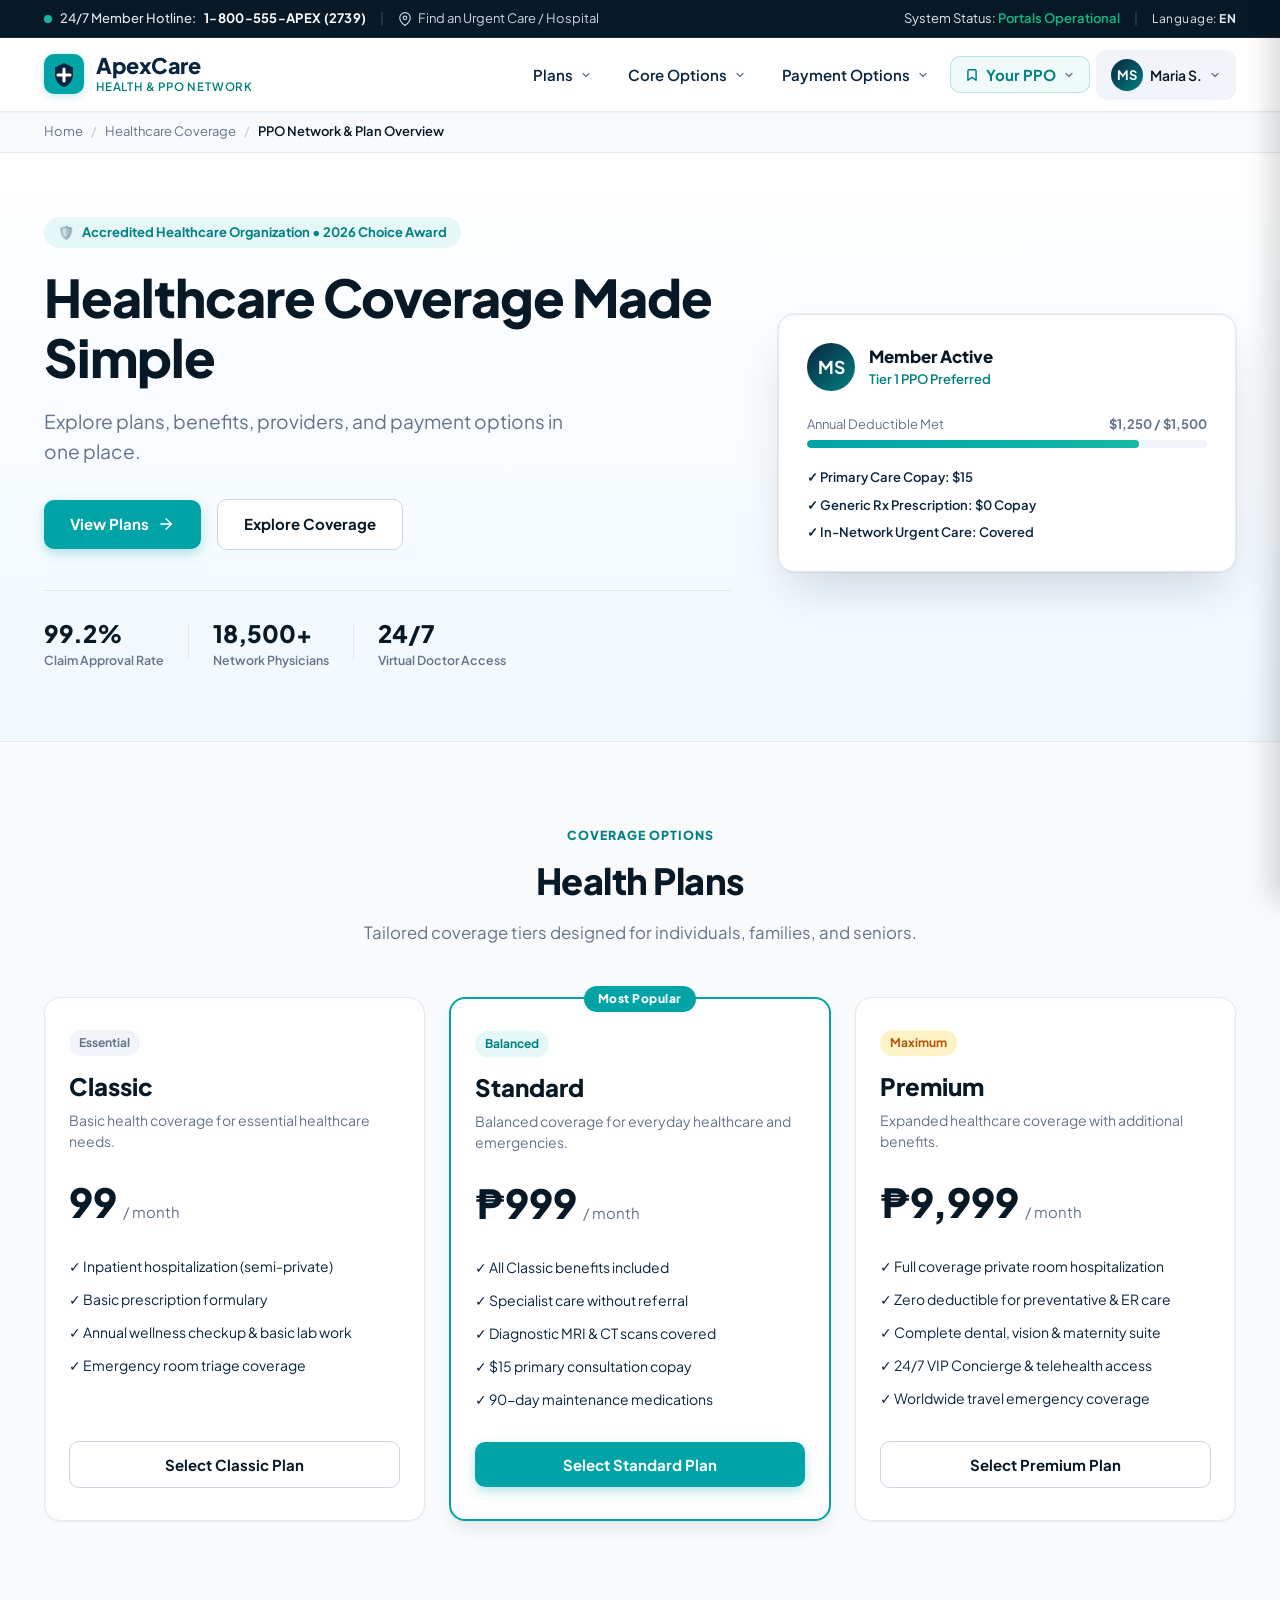
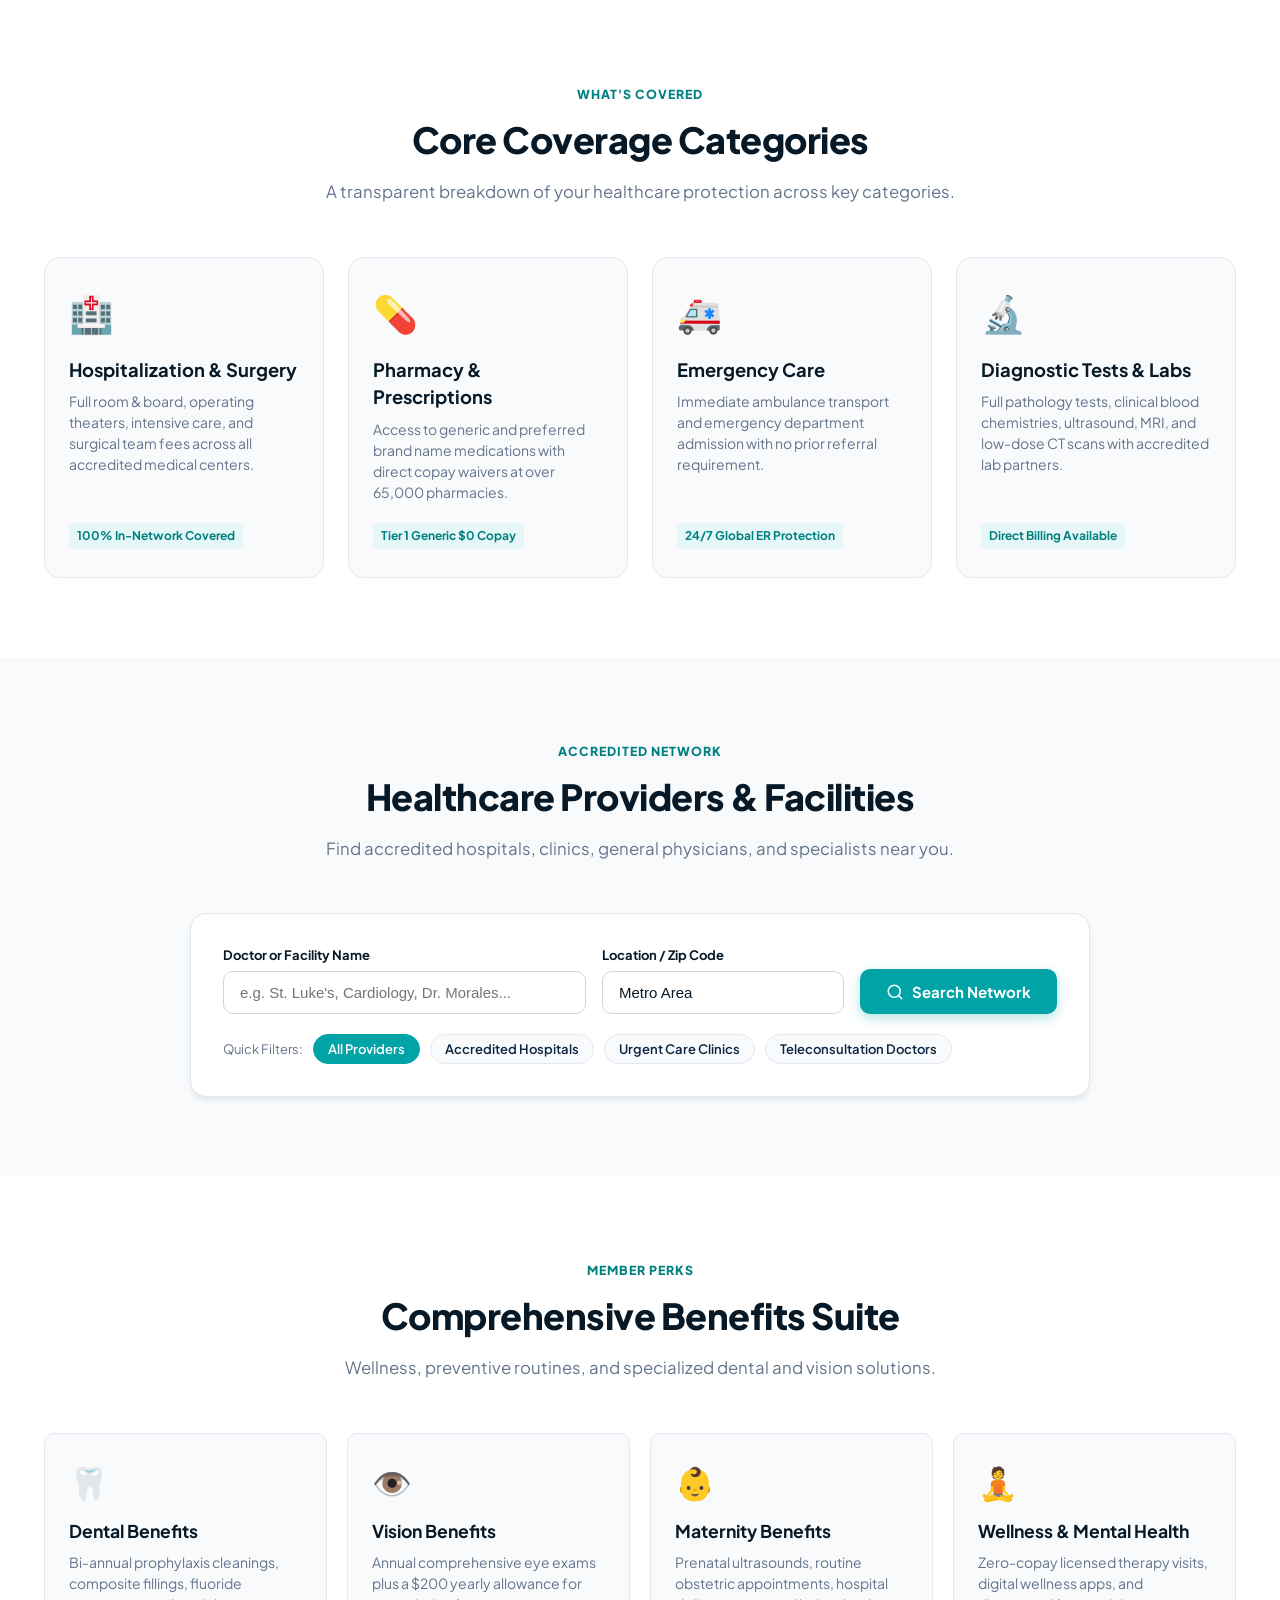
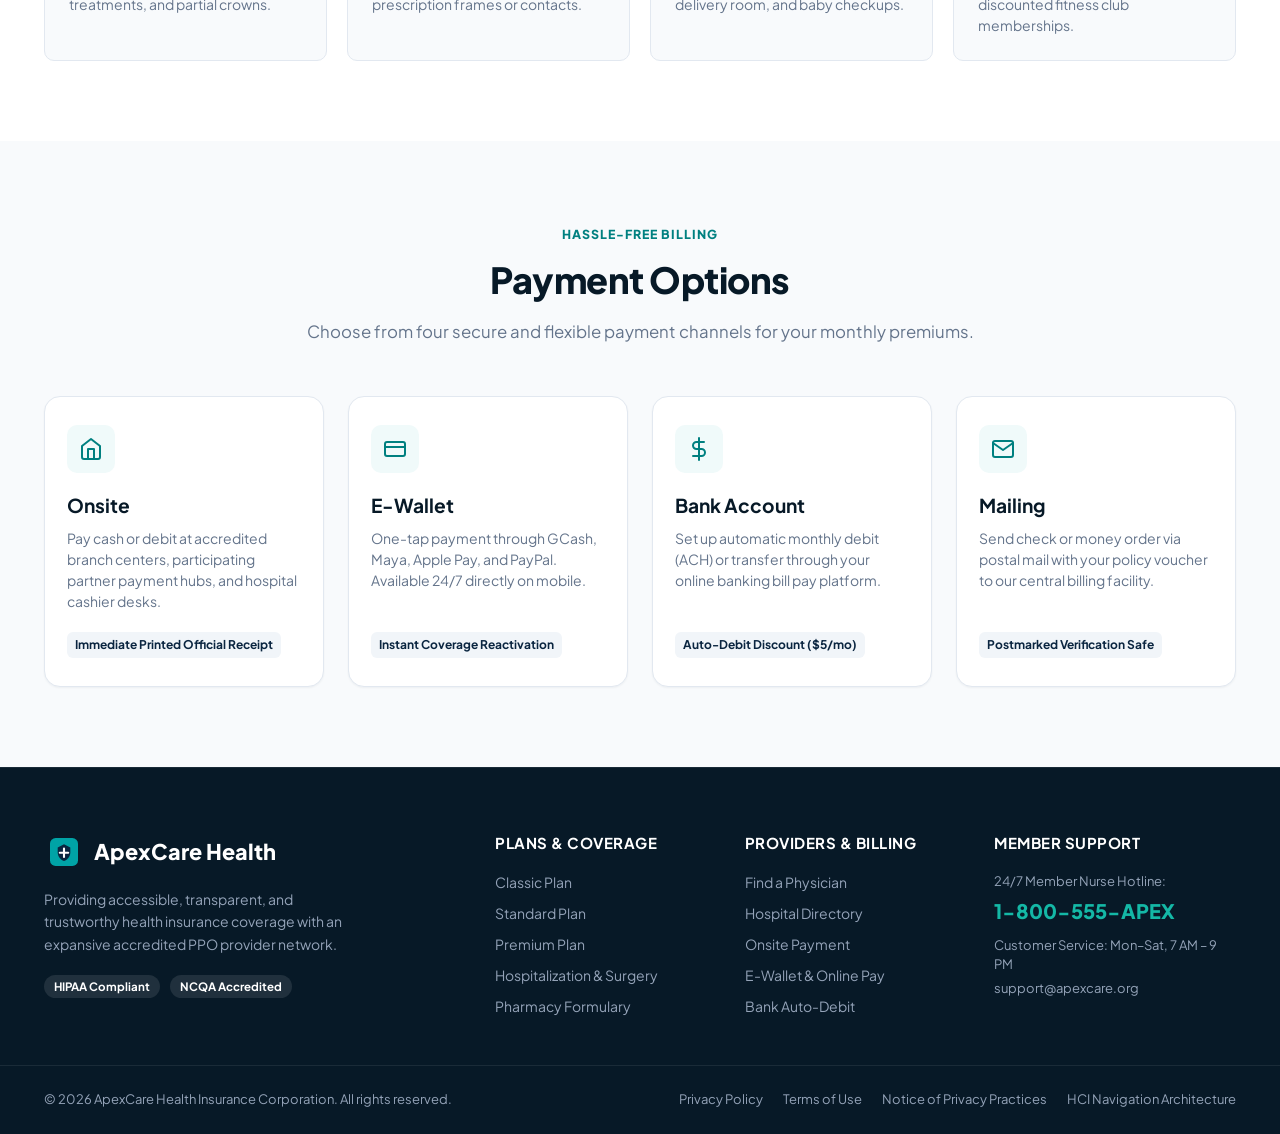
==== index.html @ ad9cd3d0 "Move navigation files to root and remove nav.html" ====
<!DOCTYPE html>
<html lang="en">
<head>
  <meta charset="UTF-8" />
  <meta name="viewport" content="width=device-width, initial-scale=1.0" />
  <meta name="description" content="ApexCare Health Insurance - Professional healthcare coverage with comprehensive PPO network, pharmacy benefits, and flexible payment options." />
  <title>ApexCare Health Insurance | Comprehensive Healthcare Coverage & PPO Network</title>
  <link rel="preconnect" href="https://fonts.googleapis.com" />
  <link rel="preconnect" href="https://fonts.gstatic.com" crossorigin />
  <link href="https://fonts.googleapis.com/css2?family=Plus+Jakarta+Sans:wght@400;500;600;700;800&display=swap" rel="stylesheet" />
  <link rel="stylesheet" href="style.css" />
</head>
<body>
  <!-- Accessible Skip Link -->
  <a href="#main-content" class="skip-link">Skip to main content</a>

  <!-- Top Utility Bar for Healthcare Wayfinding & Support -->
  <aside class="top-utility-bar" aria-label="Support and Accessibility Shortcuts">
    <div class="container utility-container">
      <div class="utility-left">
        <span class="emergency-badge"><span class="pulse-dot" aria-hidden="true"></span> 24/7 Member Hotline: <strong>1-800-555-APEX (2739)</strong></span>
        <span class="utility-divider" aria-hidden="true">|</span>
        <a href="#providers-section" class="utility-link">
          <svg width="14" height="14" viewBox="0 0 24 24" fill="none" stroke="currentColor" stroke-width="2" stroke-linecap="round" stroke-linejoin="round" aria-hidden="true"><path d="M21 10c0 7-9 13-9 13s-9-6-9-13a9 9 0 0 1 18 0z"></path><circle cx="12" cy="10" r="3"></circle></svg>
          Find an Urgent Care / Hospital
        </a>
      </div>
      <div class="utility-right">
        <span class="coverage-status">System Status: <span class="status-online">Portals Operational</span></span>
        <span class="utility-divider" aria-hidden="true">|</span>
        <div class="language-picker" aria-label="Language selector">
          <span class="lang-text">Language: <strong>EN</strong></span>
        </div>
      </div>
    </div>
  </aside>

  <!-- Global Header & Main Navigation -->
  <header class="site-header" id="site-header">
    <div class="container header-container">
      
      <!-- Brand Logo & Identity -->
      <a href="index.html" class="brand-logo" aria-label="ApexCare Health Insurance Home">
        <div class="logo-mark" aria-hidden="true">
          <svg viewBox="0 0 40 40" fill="none" xmlns="http://www.w3.org/2000/svg" class="logo-svg">
            <rect width="40" height="40" rx="10" fill="#00A3A6"/>
            <path d="M20 9L29 13.5V20.5C29 26.2 25.2 31.4 20 33C14.8 31.4 11 26.2 11 20.5V13.5L20 9Z" fill="#0A2540"/>
            <path d="M20 15V27M14 21H26" stroke="#FFFFFF" stroke-width="3" stroke-linecap="round"/>
          </svg>
        </div>
        <div class="logo-text">
          <span class="brand-name">ApexCare</span>
          <span class="brand-tagline">Health & PPO Network</span>
        </div>
      </a>

      <!-- DESKTOP NAVIGATION (Visible >= 1024px) -->
      <nav class="desktop-nav" aria-label="Primary Desktop Navigation">
        <ul class="nav-list" role="menubar">
          
          <!-- 1. PLANS DROPDOWN -->
          <li class="nav-item has-dropdown" role="none">
            <button type="button" 
                    class="nav-link dropdown-btn" 
                    id="plans-btn" 
                    aria-expanded="false" 
                    aria-haspopup="true" 
                    aria-controls="plans-menu"
                    role="menuitem">
              <span>Plans</span>
              <svg class="chevron-icon" width="12" height="12" viewBox="0 0 24 24" fill="none" stroke="currentColor" stroke-width="2.5" stroke-linecap="round" stroke-linejoin="round" aria-hidden="true"><polyline points="6 9 12 15 18 9"></polyline></svg>
            </button>
            
            <div class="dropdown-panel plans-dropdown" id="plans-menu" role="menu" aria-labelledby="plans-btn">
              <div class="dropdown-header">
                <span class="dropdown-title">Healthcare Insurance Plans</span>
                <span class="dropdown-subtitle">Choose the tier that protects your health and budget</span>
              </div>
              <div class="plans-grid">
                <!-- Classic -->
                <a href="#plans-section" class="plan-card-item" role="menuitem">
                  <div class="plan-card-top">
                    <span class="plan-name">Classic</span>
                    <span class="plan-tag tag-basic">Essential</span>
                  </div>
                  <p class="plan-desc">Basic health coverage for essential healthcare needs.</p>
                  <div class="plan-perk">
                    <svg width="14" height="14" viewBox="0 0 24 24" fill="none" stroke="#00A3A6" stroke-width="2.5" stroke-linecap="round" stroke-linejoin="round" aria-hidden="true"><polyline points="20 6 9 17 4 12"></polyline></svg>
                    <span>Annual checkups & generic Rx</span>
                  </div>
                </a>

                <!-- Standard -->
                <a href="#plans-section" class="plan-card-item featured-plan" role="menuitem">
                  <div class="plan-card-top">
                    <span class="plan-name">Standard</span>
                    <span class="plan-tag tag-popular">Most Popular</span>
                  </div>
                  <p class="plan-desc">Balanced coverage for everyday healthcare and emergencies.</p>
                  <div class="plan-perk">
                    <svg width="14" height="14" viewBox="0 0 24 24" fill="none" stroke="#00A3A6" stroke-width="2.5" stroke-linecap="round" stroke-linejoin="round" aria-hidden="true"><polyline points="20 6 9 17 4 12"></polyline></svg>
                    <span>Specialist care & hospital stays</span>
                  </div>
                </a>

                <!-- Premium -->
                <a href="#plans-section" class="plan-card-item" role="menuitem">
                  <div class="plan-card-top">
                    <span class="plan-name">Premium</span>
                    <span class="plan-tag tag-premium">Comprehensive</span>
                  </div>
                  <p class="plan-desc">Expanded healthcare coverage with additional benefits.</p>
                  <div class="plan-perk">
                    <svg width="14" height="14" viewBox="0 0 24 24" fill="none" stroke="#00A3A6" stroke-width="2.5" stroke-linecap="round" stroke-linejoin="round" aria-hidden="true"><polyline points="20 6 9 17 4 12"></polyline></svg>
                    <span>Zero deductible & global emergency</span>
                  </div>
                </a>
              </div>
              <div class="dropdown-footer">
                <a href="#plans-section" class="inline-action-link">
                  Compare all health plan tiers & benefits
                  <svg width="14" height="14" viewBox="0 0 24 24" fill="none" stroke="currentColor" stroke-width="2" stroke-linecap="round" stroke-linejoin="round" aria-hidden="true"><line x1="5" y1="12" x2="19" y2="12"></line><polyline points="12 5 19 12 12 19"></polyline></svg>
                </a>
              </div>
            </div>
          </li>

          <!-- 2. CORE OPTIONS MEGA MENU -->
          <li class="nav-item has-dropdown mega-nav-item" role="none">
            <button type="button" 
                    class="nav-link dropdown-btn" 
                    id="core-btn" 
                    aria-expanded="false" 
                    aria-haspopup="true" 
                    aria-controls="core-megamenu"
                    role="menuitem">
              <span>Core Options</span>
              <svg class="chevron-icon" width="12" height="12" viewBox="0 0 24 24" fill="none" stroke="currentColor" stroke-width="2.5" stroke-linecap="round" stroke-linejoin="round" aria-hidden="true"><polyline points="6 9 12 15 18 9"></polyline></svg>
            </button>

            <!-- MEGA MENU DROPDOWN PANEL -->
            <div class="dropdown-panel mega-menu-panel" id="core-megamenu" role="region" aria-label="Core Options Mega Menu">
              <div class="mega-menu-inner">
                
                <!-- LEFT COLUMN: Categories -->
                <div class="mega-categories-col" role="tablist" aria-label="Core Options Categories">
                  <div class="col-header">
                    <span class="col-label">CORE OPTIONS</span>
                    <span class="col-hint">Select a category to view coverage details</span>
                  </div>
                  
                  <button type="button" 
                          class="category-tab-btn active" 
                          id="tab-coverage" 
                          role="tab" 
                          aria-selected="true" 
                          aria-controls="panel-coverage"
                          tabindex="0"
                          data-category="coverage">
                    <span class="cat-tab-icon">
                      <svg width="18" height="18" viewBox="0 0 24 24" fill="none" stroke="currentColor" stroke-width="2" stroke-linecap="round" stroke-linejoin="round" aria-hidden="true"><path d="M12 22s8-4 8-10V5l-8-3-8 3v7c0 6 8 10 8 10z"></path></svg>
                    </span>
                    <span class="cat-tab-text">Coverage</span>
                    <svg class="cat-arrow" width="14" height="14" viewBox="0 0 24 24" fill="none" stroke="currentColor" stroke-width="2" stroke-linecap="round" stroke-linejoin="round" aria-hidden="true"><polyline points="9 18 15 12 9 6"></polyline></svg>
                  </button>

                  <button type="button" 
                          class="category-tab-btn" 
                          id="tab-pharmacy" 
                          role="tab" 
                          aria-selected="false" 
                          aria-controls="panel-pharmacy"
                          tabindex="-1"
                          data-category="pharmacy">
                    <span class="cat-tab-icon">
                      <svg width="18" height="18" viewBox="0 0 24 24" fill="none" stroke="currentColor" stroke-width="2" stroke-linecap="round" stroke-linejoin="round" aria-hidden="true"><path d="m10.5 20.5 10-10a4.95 4.95 0 1 0-7-7l-10 10a4.95 4.95 0 1 0 7 7Z"></path><path d="m8.5 8.5 7 7"></path></svg>
                    </span>
                    <span class="cat-tab-text">Pharmacy</span>
                    <svg class="cat-arrow" width="14" height="14" viewBox="0 0 24 24" fill="none" stroke="currentColor" stroke-width="2" stroke-linecap="round" stroke-linejoin="round" aria-hidden="true"><polyline points="9 18 15 12 9 6"></polyline></svg>
                  </button>

                  <button type="button" 
                          class="category-tab-btn" 
                          id="tab-hospital" 
                          role="tab" 
                          aria-selected="false" 
                          aria-controls="panel-hospital"
                          tabindex="-1"
                          data-category="hospital">
                    <span class="cat-tab-icon">
                      <svg width="18" height="18" viewBox="0 0 24 24" fill="none" stroke="currentColor" stroke-width="2" stroke-linecap="round" stroke-linejoin="round" aria-hidden="true"><rect x="3" y="3" width="18" height="18" rx="2"></rect><path d="M12 8v8M8 12h8"></path></svg>
                    </span>
                    <span class="cat-tab-text">Hospital / Clinic</span>
                    <svg class="cat-arrow" width="14" height="14" viewBox="0 0 24 24" fill="none" stroke="currentColor" stroke-width="2" stroke-linecap="round" stroke-linejoin="round" aria-hidden="true"><polyline points="9 18 15 12 9 6"></polyline></svg>
                  </button>

                  <button type="button" 
                          class="category-tab-btn" 
                          id="tab-physician" 
                          role="tab" 
                          aria-selected="false" 
                          aria-controls="panel-physician"
                          tabindex="-1"
                          data-category="physician">
                    <span class="cat-tab-icon">
                      <svg width="18" height="18" viewBox="0 0 24 24" fill="none" stroke="currentColor" stroke-width="2" stroke-linecap="round" stroke-linejoin="round" aria-hidden="true"><path d="M16 21v-2a4 4 0 0 0-4-4H6a4 4 0 0 0-4 4v2"></path><circle cx="9" cy="7" r="4"></circle><polyline points="16 11 18 13 22 9"></polyline></svg>
                    </span>
                    <span class="cat-tab-text">Physician</span>
                    <svg class="cat-arrow" width="14" height="14" viewBox="0 0 24 24" fill="none" stroke="currentColor" stroke-width="2" stroke-linecap="round" stroke-linejoin="round" aria-hidden="true"><polyline points="9 18 15 12 9 6"></polyline></svg>
                  </button>

                  <button type="button" 
                          class="category-tab-btn" 
                          id="tab-benefits" 
                          role="tab" 
                          aria-selected="false" 
                          aria-controls="panel-benefits"
                          tabindex="-1"
                          data-category="benefits">
                    <span class="cat-tab-icon">
                      <svg width="18" height="18" viewBox="0 0 24 24" fill="none" stroke="currentColor" stroke-width="2" stroke-linecap="round" stroke-linejoin="round" aria-hidden="true"><path d="M20.84 4.61a5.5 5.5 0 0 0-7.78 0L12 5.67l-1.06-1.06a5.5 5.5 0 0 0-7.78 7.78l1.06 1.06L12 21.23l7.78-7.78 1.06-1.06a5.5 5.5 0 0 0 0-7.78z"></path></svg>
                    </span>
                    <span class="cat-tab-text">Benefits</span>
                    <svg class="cat-arrow" width="14" height="14" viewBox="0 0 24 24" fill="none" stroke="currentColor" stroke-width="2" stroke-linecap="round" stroke-linejoin="round" aria-hidden="true"><polyline points="9 18 15 12 9 6"></polyline></svg>
                  </button>
                </div>

                <!-- RIGHT COLUMN: Sub-Content Panels -->
                <div class="mega-subcontent-col">
                  
                  <!-- Panel 1: Coverage -->
                  <div class="subcontent-panel active" id="panel-coverage" role="tabpanel" aria-labelledby="tab-coverage">
                    <div class="subpanel-header">
                      <div>
                        <h4 class="subpanel-title">Coverage Overview & Protection</h4>
                        <p class="subpanel-desc">Essential medical and surgical care protected by your policy</p>
                      </div>
                      <span class="category-pill">Category: Coverage</span>
                    </div>
                    <div class="sub-items-grid">
                      <a href="#coverage-section" class="sub-option-item">
                        <span class="bullet-dot" aria-hidden="true"></span>
                        <div class="item-info">
                          <span class="item-title">Hospitalization</span>
                          <span class="item-sub">Inpatient room, ICU, and acute care</span>
                        </div>
                      </a>
                      <a href="#coverage-section" class="sub-option-item">
                        <span class="bullet-dot" aria-hidden="true"></span>
                        <div class="item-info">
                          <span class="item-title">Surgery</span>
                          <span class="item-sub">Major & minor operative procedures</span>
                        </div>
                      </a>
                      <a href="#coverage-section" class="sub-option-item">
                        <span class="bullet-dot" aria-hidden="true"></span>
                        <div class="item-info">
                          <span class="item-title">Emergency Care</span>
                          <span class="item-sub">24/7 ER & trauma center coverage</span>
                        </div>
                      </a>
                      <a href="#coverage-section" class="sub-option-item">
                        <span class="bullet-dot" aria-hidden="true"></span>
                        <div class="item-info">
                          <span class="item-title">Doctor's Consultation</span>
                          <span class="item-sub">General practitioner checkups & visits</span>
                        </div>
                      </a>
                      <a href="#coverage-section" class="sub-option-item">
                        <span class="bullet-dot" aria-hidden="true"></span>
                        <div class="item-info">
                          <span class="item-title">Diagnostic Tests</span>
                          <span class="item-sub">X-rays, MRI, CT scans, and lab work</span>
                        </div>
                      </a>
                      <a href="#coverage-section" class="sub-option-item">
                        <span class="bullet-dot" aria-hidden="true"></span>
                        <div class="item-info">
                          <span class="item-title">Medicine Coverage</span>
                          <span class="item-sub">Inpatient medications & IV therapies</span>
                        </div>
                      </a>
                      <a href="#coverage-section" class="sub-option-item">
                        <span class="bullet-dot" aria-hidden="true"></span>
                        <div class="item-info">
                          <span class="item-title">Specialist Care</span>
                          <span class="item-sub">Cardiology, oncology, neurology, etc.</span>
                        </div>
                      </a>
                    </div>
                    <div class="subpanel-callout">
                      <svg width="18" height="18" viewBox="0 0 24 24" fill="none" stroke="#00A3A6" stroke-width="2" stroke-linecap="round" stroke-linejoin="round" aria-hidden="true"><circle cx="12" cy="12" r="10"></circle><line x1="12" y1="16" x2="12" y2="12"></line><line x1="12" y1="8" x2="12.01" y2="8"></line></svg>
                      <span>Pre-authorization is waived for verified hospital emergencies.</span>
                    </div>
                  </div>

                  <!-- Panel 2: Pharmacy -->
                  <div class="subcontent-panel" id="panel-pharmacy" role="tabpanel" aria-labelledby="tab-pharmacy" hidden>
                    <div class="subpanel-header">
                      <div>
                        <h4 class="subpanel-title">Pharmacy Benefits & Prescriptions</h4>
                        <p class="subpanel-desc">Formulary medicines, network pharmacies, and reimbursement</p>
                      </div>
                      <span class="category-pill">Category: Pharmacy</span>
                    </div>
                    <div class="sub-items-grid">
                      <a href="#coverage-section" class="sub-option-item">
                        <span class="bullet-dot" aria-hidden="true"></span>
                        <div class="item-info">
                          <span class="item-title">Prescription Coverage</span>
                          <span class="item-sub">Co-pay tiers and coverage formulas</span>
                        </div>
                      </a>
                      <a href="#coverage-section" class="sub-option-item">
                        <span class="bullet-dot" aria-hidden="true"></span>
                        <div class="item-info">
                          <span class="item-title">Generic Medicines</span>
                          <span class="item-sub">Low-cost Tier 1 FDA-approved generics</span>
                        </div>
                      </a>
                      <a href="#coverage-section" class="sub-option-item">
                        <span class="bullet-dot" aria-hidden="true"></span>
                        <div class="item-info">
                          <span class="item-title">Brand Medicines</span>
                          <span class="item-sub">Preferred & non-preferred branded drugs</span>
                        </div>
                      </a>
                      <a href="#coverage-section" class="sub-option-item">
                        <span class="bullet-dot" aria-hidden="true"></span>
                        <div class="item-info">
                          <span class="item-title">Maintenance Medicines</span>
                          <span class="item-sub">90-day supply for chronic treatments</span>
                        </div>
                      </a>
                      <a href="#coverage-section" class="sub-option-item">
                        <span class="bullet-dot" aria-hidden="true"></span>
                        <div class="item-info">
                          <span class="item-title">Pharmacy Network</span>
                          <span class="item-sub">Over 65,000 nationwide participating drugstores</span>
                        </div>
                      </a>
                      <a href="#coverage-section" class="sub-option-item">
                        <span class="bullet-dot" aria-hidden="true"></span>
                        <div class="item-info">
                          <span class="item-title">Medicine Reimbursement</span>
                          <span class="item-sub">Direct claims filing for out-of-network Rx</span>
                        </div>
                      </a>
                    </div>
                    <div class="subpanel-callout">
                      <svg width="18" height="18" viewBox="0 0 24 24" fill="none" stroke="#00A3A6" stroke-width="2" stroke-linecap="round" stroke-linejoin="round" aria-hidden="true"><circle cx="12" cy="12" r="10"></circle><line x1="12" y1="16" x2="12" y2="12"></line><line x1="12" y1="8" x2="12.01" y2="8"></line></svg>
                      <span>Check the 2026 Drug Formulary to verify covered medication tiers.</span>
                    </div>
                  </div>

                  <!-- Panel 3: Hospital / Clinic -->
                  <div class="subcontent-panel" id="panel-hospital" role="tabpanel" aria-labelledby="tab-hospital" hidden>
                    <div class="subpanel-header">
                      <div>
                        <h4 class="subpanel-title">Hospitals & Clinical Facilities</h4>
                        <p class="subpanel-desc">Accredited medical centers, surgery suites, and outpatient care</p>
                      </div>
                      <span class="category-pill">Category: Hospital / Clinic</span>
                    </div>
                    <div class="sub-items-grid">
                      <a href="#providers-section" class="sub-option-item">
                        <span class="bullet-dot" aria-hidden="true"></span>
                        <div class="item-info">
                          <span class="item-title">Accredited Hospitals</span>
                          <span class="item-sub">Tertiary, secondary, and specialty hospitals</span>
                        </div>
                      </a>
                      <a href="#providers-section" class="sub-option-item">
                        <span class="bullet-dot" aria-hidden="true"></span>
                        <div class="item-info">
                          <span class="item-title">Clinics</span>
                          <span class="item-sub">Ambulatory & primary community clinics</span>
                        </div>
                      </a>
                      <a href="#providers-section" class="sub-option-item">
                        <span class="bullet-dot" aria-hidden="true"></span>
                        <div class="item-info">
                          <span class="item-title">Emergency Facilities</span>
                          <span class="item-sub">Urgent care centers & trauma triage</span>
                        </div>
                      </a>
                      <a href="#providers-section" class="sub-option-item">
                        <span class="bullet-dot" aria-hidden="true"></span>
                        <div class="item-info">
                          <span class="item-title">Hospitalization</span>
                          <span class="item-sub">Admissions procedures & discharge planning</span>
                        </div>
                      </a>
                      <a href="#providers-section" class="sub-option-item">
                        <span class="bullet-dot" aria-hidden="true"></span>
                        <div class="item-info">
                          <span class="item-title">Outpatient Services</span>
                          <span class="item-sub">Day surgeries, rehab therapy, and dialysis</span>
                        </div>
                      </a>
                      <a href="#providers-section" class="sub-option-item">
                        <span class="bullet-dot" aria-hidden="true"></span>
                        <div class="item-info">
                          <span class="item-title">Room & Board</span>
                          <span class="item-sub">Standard private and semi-private room tiers</span>
                        </div>
                      </a>
                    </div>
                    <div class="subpanel-callout">
                      <svg width="18" height="18" viewBox="0 0 24 24" fill="none" stroke="#00A3A6" stroke-width="2" stroke-linecap="round" stroke-linejoin="round" aria-hidden="true"><circle cx="12" cy="12" r="10"></circle><line x1="12" y1="16" x2="12" y2="12"></line><line x1="12" y1="8" x2="12.01" y2="8"></line></svg>
                      <span>Present your ApexCare digital member ID card upon admission.</span>
                    </div>
                  </div>

                  <!-- Panel 4: Physician -->
                  <div class="subcontent-panel" id="panel-physician" role="tabpanel" aria-labelledby="tab-physician" hidden>
                    <div class="subpanel-header">
                      <div>
                        <h4 class="subpanel-title">Physicians & Healthcare Providers</h4>
                        <p class="subpanel-desc">Primary doctors, specialists, and virtual teleconsultations</p>
                      </div>
                      <span class="category-pill">Category: Physician</span>
                    </div>
                    <div class="sub-items-grid">
                      <a href="#providers-section" class="sub-option-item">
                        <span class="bullet-dot" aria-hidden="true"></span>
                        <div class="item-info">
                          <span class="item-title">General Physician</span>
                          <span class="item-sub">Family medicine, internists, and pediatricians</span>
                        </div>
                      </a>
                      <a href="#providers-section" class="sub-option-item">
                        <span class="bullet-dot" aria-hidden="true"></span>
                        <div class="item-info">
                          <span class="item-title">Specialist</span>
                          <span class="item-sub">Cardiologists, orthopedics, OB-GYN, and more</span>
                        </div>
                      </a>
                      <a href="#providers-section" class="sub-option-item">
                        <span class="bullet-dot" aria-hidden="true"></span>
                        <div class="item-info">
                          <span class="item-title">Doctor Consultation</span>
                          <span class="item-sub">In-clinic consultations with copay waiver</span>
                        </div>
                      </a>
                      <a href="#providers-section" class="sub-option-item">
                        <span class="bullet-dot" aria-hidden="true"></span>
                        <div class="item-info">
                          <span class="item-title">Teleconsultation</span>
                          <span class="item-sub">24/7 video and phone consultations on app</span>
                        </div>
                      </a>
                      <a href="#providers-section" class="sub-option-item">
                        <span class="bullet-dot" aria-hidden="true"></span>
                        <div class="item-info">
                          <span class="item-title">Accredited Doctors</span>
                          <span class="item-sub">Search our directory of certified practitioners</span>
                        </div>
                      </a>
                      <a href="#providers-section" class="sub-option-item">
                        <span class="bullet-dot" aria-hidden="true"></span>
                        <div class="item-info">
                          <span class="item-title">Referral</span>
                          <span class="item-sub">Direct referral letters for specialized treatments</span>
                        </div>
                      </a>
                    </div>
                    <div class="subpanel-callout">
                      <svg width="18" height="18" viewBox="0 0 24 24" fill="none" stroke="#00A3A6" stroke-width="2" stroke-linecap="round" stroke-linejoin="round" aria-hidden="true"><circle cx="12" cy="12" r="10"></circle><line x1="12" y1="16" x2="12" y2="12"></line><line x1="12" y1="8" x2="12.01" y2="8"></line></svg>
                      <span>PPO members can visit in-network specialists without a primary referral!</span>
                    </div>
                  </div>

                  <!-- Panel 5: Benefits -->
                  <div class="subcontent-panel" id="panel-benefits" role="tabpanel" aria-labelledby="tab-benefits" hidden>
                    <div class="subpanel-header">
                      <div>
                        <h4 class="subpanel-title">Value-Added Benefits & Wellness</h4>
                        <p class="subpanel-desc">Preventive care, maternity, dental, vision, and wellness programs</p>
                      </div>
                      <span class="category-pill">Category: Benefits</span>
                    </div>
                    <div class="sub-items-grid">
                      <a href="#benefits-section" class="sub-option-item">
                        <span class="bullet-dot" aria-hidden="true"></span>
                        <div class="item-info">
                          <span class="item-title">Preventive Care</span>
                          <span class="item-sub">100% covered annual physical exams & screenings</span>
                        </div>
                      </a>
                      <a href="#benefits-section" class="sub-option-item">
                        <span class="bullet-dot" aria-hidden="true"></span>
                        <div class="item-info">
                          <span class="item-title">Dental Benefits</span>
                          <span class="item-sub">Bi-annual cleanings, fillings, and dental X-rays</span>
                        </div>
                      </a>
                      <a href="#benefits-section" class="sub-option-item">
                        <span class="bullet-dot" aria-hidden="true"></span>
                        <div class="item-info">
                          <span class="item-title">Vision Benefits</span>
                          <span class="item-sub">Eye exams, contact lenses, and frame allowances</span>
                        </div>
                      </a>
                      <a href="#benefits-section" class="sub-option-item">
                        <span class="bullet-dot" aria-hidden="true"></span>
                        <div class="item-info">
                          <span class="item-title">Maternity Benefits</span>
                          <span class="item-sub">Prenatal, delivery, and post-natal newborn care</span>
                        </div>
                      </a>
                      <a href="#benefits-section" class="sub-option-item">
                        <span class="bullet-dot" aria-hidden="true"></span>
                        <div class="item-info">
                          <span class="item-title">Wellness Programs</span>
                          <span class="item-sub">Gym discounts, mental health counseling, & apps</span>
                        </div>
                      </a>
                      <a href="#benefits-section" class="sub-option-item">
                        <span class="bullet-dot" aria-hidden="true"></span>
                        <div class="item-info">
                          <span class="item-title">Annual Benefits</span>
                          <span class="item-sub">Maximum annual benefit limit & rollover features</span>
                        </div>
                      </a>
                    </div>
                    <div class="subpanel-callout">
                      <svg width="18" height="18" viewBox="0 0 24 24" fill="none" stroke="#00A3A6" stroke-width="2" stroke-linecap="round" stroke-linejoin="round" aria-hidden="true"><circle cx="12" cy="12" r="10"></circle><line x1="12" y1="16" x2="12" y2="12"></line><line x1="12" y1="8" x2="12.01" y2="8"></line></svg>
                      <span>Preventive screenings have $0 copay across all network tiers.</span>
                    </div>
                  </div>

                </div>
              </div>
            </div>
          </li>

          <!-- 3. PAYMENT OPTIONS DROPDOWN -->
          <li class="nav-item has-dropdown" role="none">
            <button type="button" 
                    class="nav-link dropdown-btn" 
                    id="payment-btn" 
                    aria-expanded="false" 
                    aria-haspopup="true" 
                    aria-controls="payment-menu"
                    role="menuitem">
              <span>Payment Options</span>
              <svg class="chevron-icon" width="12" height="12" viewBox="0 0 24 24" fill="none" stroke="currentColor" stroke-width="2.5" stroke-linecap="round" stroke-linejoin="round" aria-hidden="true"><polyline points="6 9 12 15 18 9"></polyline></svg>
            </button>
            
            <div class="dropdown-panel payment-dropdown" id="payment-menu" role="menu" aria-labelledby="payment-btn">
              <div class="dropdown-header">
                <span class="dropdown-title">Premium Payment Methods</span>
                <span class="dropdown-subtitle">Convenient, secure payment channels with instant receipt</span>
              </div>
              <div class="payment-options-list">
                
                <!-- Onsite -->
                <a href="#payment-section" class="payment-item" role="menuitem">
                  <div class="payment-icon-wrap" aria-hidden="true">
                    <svg width="20" height="20" viewBox="0 0 24 24" fill="none" stroke="currentColor" stroke-width="2" stroke-linecap="round" stroke-linejoin="round"><path d="M3 9l9-7 9 7v11a2 2 0 0 1-2 2H5a2 2 0 0 1-2-2z"></path><polyline points="9 22 9 12 15 12 15 22"></polyline></svg>
                  </div>
                  <div class="payment-text">
                    <div class="payment-label">Onsite</div>
                    <div class="payment-desc">Pay at regional branches, accredited centers, & hospital cashier desks.</div>
                  </div>
                </a>

                <!-- E-Wallet -->
                <a href="#payment-section" class="payment-item" role="menuitem">
                  <div class="payment-icon-wrap" aria-hidden="true">
                    <svg width="20" height="20" viewBox="0 0 24 24" fill="none" stroke="currentColor" stroke-width="2" stroke-linecap="round" stroke-linejoin="round"><rect x="2" y="5" width="20" height="14" rx="2"></rect><line x1="2" y1="10" x2="22" y2="10"></line></svg>
                  </div>
                  <div class="payment-text">
                    <div class="payment-label">E-Wallet</div>
                    <div class="payment-desc">Instant online payment via GCash, Maya, Apple Pay, and PayPal.</div>
                  </div>
                </a>

                <!-- Bank Account -->
                <a href="#payment-section" class="payment-item" role="menuitem">
                  <div class="payment-icon-wrap" aria-hidden="true">
                    <svg width="20" height="20" viewBox="0 0 24 24" fill="none" stroke="currentColor" stroke-width="2" stroke-linecap="round" stroke-linejoin="round"><line x1="12" y1="1" x2="12" y2="23"></line><path d="M17 5H9.5a3.5 3.5 0 0 0 0 7h5a3.5 3.5 0 0 1 0 7H6"></path></svg>
                  </div>
                  <div class="payment-text">
                    <div class="payment-label">Bank Account</div>
                    <div class="payment-desc">Direct auto-debit, electronic bank transfers, and bills payment.</div>
                  </div>
                </a>

                <!-- Mailing -->
                <a href="#payment-section" class="payment-item" role="menuitem">
                  <div class="payment-icon-wrap" aria-hidden="true">
                    <svg width="20" height="20" viewBox="0 0 24 24" fill="none" stroke="currentColor" stroke-width="2" stroke-linecap="round" stroke-linejoin="round"><path d="M4 4h16c1.1 0 2 .9 2 2v12c0 1.1-.9 2-2 2H4c-1.1 0-2-.9-2-2V6c0-1.1.9-2 2-2z"></path><polyline points="22,6 12,13 2,6"></polyline></svg>
                  </div>
                  <div class="payment-text">
                    <div class="payment-label">Mailing</div>
                    <div class="payment-desc">Send check or money order via postal mail with your policy voucher.</div>
                  </div>
                </a>

              </div>
              <div class="dropdown-footer">
                <span class="secure-note">
                  <svg width="14" height="14" viewBox="0 0 24 24" fill="none" stroke="#00A3A6" stroke-width="2" stroke-linecap="round" stroke-linejoin="round" aria-hidden="true"><rect x="3" y="11" width="18" height="11" rx="2" ry="2"></rect><path d="M7 11V7a5 5 0 0 1 10 0v4"></path></svg>
                  256-Bit SSL Encrypted Healthcare Billing Protection
                </span>
              </div>
            </div>
          </li>

          <!-- 4. YOUR PPO BUTTON / DASHBOARD -->
          <li class="nav-item has-dropdown ppo-nav-item" role="none">
            <button type="button" 
                    class="nav-link dropdown-btn ppo-toggle-btn" 
                    id="ppo-btn" 
                    aria-expanded="false" 
                    aria-haspopup="true" 
                    aria-controls="ppo-menu"
                    role="menuitem">
              <span class="ppo-pill-icon" aria-hidden="true">
                <svg width="14" height="14" viewBox="0 0 24 24" fill="none" stroke="currentColor" stroke-width="2.5" stroke-linecap="round" stroke-linejoin="round"><path d="M19 21l-7-5-7 5V5a2 2 0 0 1 2-2h10a2 2 0 0 1 2 2z"></path></svg>
              </span>
              <span>Your PPO</span>
              <svg class="chevron-icon" width="12" height="12" viewBox="0 0 24 24" fill="none" stroke="currentColor" stroke-width="2.5" stroke-linecap="round" stroke-linejoin="round" aria-hidden="true"><polyline points="6 9 12 15 18 9"></polyline></svg>
            </button>

            <!-- PPO DASHBOARD PANEL -->
            <div class="dropdown-panel ppo-dropdown" id="ppo-menu" role="menu" aria-labelledby="ppo-btn">
              <div class="ppo-member-card">
                <div class="ppo-status-row">
                  <span class="ppo-tier-tag">Standard PPO Plan</span>
                  <span class="ppo-status-indicator"><span class="green-dot" aria-hidden="true"></span> Active</span>
                </div>
                <div class="ppo-id-num">Policy #APX-948201-P</div>
                <div class="ppo-meta-row">
                  <span>Network: Tier 1 Metro PPO</span>
                  <span>Copay: $15 / visit</span>
                </div>
              </div>

              <div class="ppo-items-list">
                <a href="#user-portal" class="ppo-action-item" role="menuitem">
                  <span class="ppo-item-icon" aria-hidden="true">
                    <svg width="16" height="16" viewBox="0 0 24 24" fill="none" stroke="currentColor" stroke-width="2" stroke-linecap="round" stroke-linejoin="round"><rect x="3" y="4" width="18" height="18" rx="2" ry="2"></rect><line x1="16" y1="2" x2="16" y2="6"></line><line x1="8" y1="2" x2="8" y2="6"></line><line x1="3" y1="10" x2="21" y2="10"></line></svg>
                  </span>
                  <div class="ppo-item-content">
                    <span class="ppo-item-name">My Plan</span>
                    <span class="ppo-item-hint">View coverage summary & policy tier</span>
                  </div>
                </a>

                <a href="#user-portal" class="ppo-action-item" role="menuitem">
                  <span class="ppo-item-icon" aria-hidden="true">
                    <svg width="16" height="16" viewBox="0 0 24 24" fill="none" stroke="currentColor" stroke-width="2" stroke-linecap="round" stroke-linejoin="round"><path d="M12 22s8-4 8-10V5l-8-3-8 3v7c0 6 8 10 8 10z"></path></svg>
                  </span>
                  <div class="ppo-item-content">
                    <span class="ppo-item-name">Coverage</span>
                    <span class="ppo-item-hint">Inpatient, outpatient & deductibles</span>
                  </div>
                </a>

                <a href="#user-portal" class="ppo-action-item" role="menuitem">
                  <span class="ppo-item-icon" aria-hidden="true">
                    <svg width="16" height="16" viewBox="0 0 24 24" fill="none" stroke="currentColor" stroke-width="2" stroke-linecap="round" stroke-linejoin="round"><path d="M20.84 4.61a5.5 5.5 0 0 0-7.78 0L12 5.67l-1.06-1.06a5.5 5.5 0 0 0-7.78 7.78l1.06 1.06L12 21.23l7.78-7.78 1.06-1.06a5.5 5.5 0 0 0 0-7.78z"></path></svg>
                  </span>
                  <div class="ppo-item-content">
                    <span class="ppo-item-name">Benefits</span>
                    <span class="ppo-item-hint">Wellness perks & preventative care</span>
                  </div>
                </a>

                <a href="#user-portal" class="ppo-action-item" role="menuitem">
                  <span class="ppo-item-icon" aria-hidden="true">
                    <svg width="16" height="16" viewBox="0 0 24 24" fill="none" stroke="currentColor" stroke-width="2" stroke-linecap="round" stroke-linejoin="round"><path d="M14 2H6a2 2 0 0 0-2 2v16a2 2 0 0 0 2 2h12a2 2 0 0 0 2-2V8z"></path><polyline points="14 2 14 8 20 8"></polyline><line x1="16" y1="13" x2="8" y2="13"></line><line x1="16" y1="17" x2="8" y2="17"></line><polyline points="10 9 9 9 8 9"></polyline></svg>
                  </span>
                  <div class="ppo-item-content">
                    <span class="ppo-item-name">Claims</span>
                    <span class="ppo-item-hint">Track claim reimbursement (1 in review)</span>
                  </div>
                  <span class="notification-dot" title="1 claim in review" aria-label="1 claim pending"></span>
                </a>

                <a href="#user-portal" class="ppo-action-item" role="menuitem">
                  <span class="ppo-item-icon" aria-hidden="true">
                    <svg width="16" height="16" viewBox="0 0 24 24" fill="none" stroke="currentColor" stroke-width="2" stroke-linecap="round" stroke-linejoin="round"><circle cx="12" cy="12" r="10"></circle><polyline points="12 6 12 12 16 14"></polyline></svg>
                  </span>
                  <div class="ppo-item-content">
                    <span class="ppo-item-name">Appointments</span>
                    <span class="ppo-item-hint">Dr. Emily Morales (Sept 22, 10:00 AM)</span>
                  </div>
                </a>

                <a href="#user-portal" class="ppo-action-item" role="menuitem">
                  <span class="ppo-item-icon" aria-hidden="true">
                    <svg width="16" height="16" viewBox="0 0 24 24" fill="none" stroke="currentColor" stroke-width="2" stroke-linecap="round" stroke-linejoin="round"><circle cx="12" cy="12" r="10"></circle><path d="M16 8h-6a2 2 0 1 0 0 4h4a2 2 0 1 1 0 4H8"></path><path d="M12 18V6"></path></svg>
                  </span>
                  <div class="ppo-item-content">
                    <span class="ppo-item-name">Payment History</span>
                    <span class="ppo-item-hint">Monthly receipts & statements</span>
                  </div>
                </a>
              </div>

              <div class="dropdown-footer">
                <a href="#user-portal" class="ppo-portal-cta">
                  Open Member Portal Dashboard
                  <svg width="14" height="14" viewBox="0 0 24 24" fill="none" stroke="currentColor" stroke-width="2" stroke-linecap="round" stroke-linejoin="round" aria-hidden="true"><line x1="5" y1="12" x2="19" y2="12"></line><polyline points="12 5 19 12 12 19"></polyline></svg>
                </a>
              </div>
            </div>
          </li>

          <!-- 5. USER PROFILE DROPDOWN -->
          <li class="nav-item has-dropdown profile-nav-item" role="none">
            <button type="button" 
                    class="nav-link dropdown-btn user-profile-btn" 
                    id="profile-btn" 
                    aria-expanded="false" 
                    aria-haspopup="true" 
                    aria-controls="profile-menu"
                    aria-label="User Account Menu for Maria Santos"
                    role="menuitem">
              <div class="avatar-ring" aria-hidden="true">
                <span class="avatar-initials">MS</span>
              </div>
              <span class="user-name-label">Maria S.</span>
              <svg class="chevron-icon" width="12" height="12" viewBox="0 0 24 24" fill="none" stroke="currentColor" stroke-width="2.5" stroke-linecap="round" stroke-linejoin="round" aria-hidden="true"><polyline points="6 9 12 15 18 9"></polyline></svg>
            </button>

            <!-- PROFILE MENU PANEL -->
            <div class="dropdown-panel profile-dropdown" id="profile-menu" role="menu" aria-labelledby="profile-btn">
              <div class="profile-header-card">
                <div class="profile-avatar-large" aria-hidden="true">MS</div>
                <div class="profile-user-details">
                  <div class="profile-full-name">Maria Santos</div>
                  <div class="profile-email">maria.santos@apexcare.org</div>
                  <span class="profile-role-badge">Verified Primary Insured</span>
                </div>
              </div>

              <div class="profile-links-list">
                <a href="#user-portal" class="profile-item" role="menuitem">
                  <svg width="16" height="16" viewBox="0 0 24 24" fill="none" stroke="currentColor" stroke-width="2" stroke-linecap="round" stroke-linejoin="round" aria-hidden="true"><path d="M20 21v-2a4 4 0 0 0-4-4H8a4 4 0 0 0-4 4v2"></path><circle cx="12" cy="7" r="4"></circle></svg>
                  <span>My Profile</span>
                </a>

                <a href="#user-portal" class="profile-item" role="menuitem">
                  <svg width="16" height="16" viewBox="0 0 24 24" fill="none" stroke="currentColor" stroke-width="2" stroke-linecap="round" stroke-linejoin="round" aria-hidden="true"><circle cx="12" cy="12" r="3"></circle><path d="M19.4 15a1.65 1.65 0 0 0 .33 1.82l.06.06a2 2 0 0 1 0 2.83 2 2 0 0 1-2.83 0l-.06-.06a1.65 1.65 0 0 0-1.82-.33 1.65 1.65 0 0 0-1 1.51V21a2 2 0 0 1-2 2 2 2 0 0 1-2-2v-.09A1.65 1.65 0 0 0 9 19.4a1.65 1.65 0 0 0-1.82.33l-.06.06a2 2 0 0 1-2.83 0 2 2 0 0 1 0-2.83l.06-.06a1.65 1.65 0 0 0 .33-1.82 1.65 1.65 0 0 0-1.51-1H3a2 2 0 0 1-2-2 2 2 0 0 1 2-2h.09A1.65 1.65 0 0 0 4.6 9a1.65 1.65 0 0 0-.33-1.82l-.06-.06a2 2 0 0 1 0-2.83 2 2 0 0 1 2.83 0l.06.06a1.65 1.65 0 0 0 1.82.33H9a1.65 1.65 0 0 0 1-1.51V3a2 2 0 0 1 2-2 2 2 0 0 1 2 2v.09a1.65 1.65 0 0 0 1 1.51 1.65 1.65 0 0 0 1.82-.33l.06-.06a2 2 0 0 1 2.83 0 2 2 0 0 1 0 2.83l-.06.06a1.65 1.65 0 0 0-.33 1.82V9a1.65 1.65 0 0 0 1.51 1H21a2 2 0 0 1 2 2 2 2 0 0 1-2 2h-.09a1.65 1.65 0 0 0-1.51 1z"></path></svg>
                  <span>Account Settings</span>
                </a>

                <a href="#user-portal" class="profile-item" role="menuitem">
                  <div class="icon-with-badge">
                    <svg width="16" height="16" viewBox="0 0 24 24" fill="none" stroke="currentColor" stroke-width="2" stroke-linecap="round" stroke-linejoin="round" aria-hidden="true"><path d="M18 8A6 6 0 0 0 6 8c0 7-3 9-3 9h18s-3-2-3-9"></path><path d="M13.73 21a2 2 0 0 1-3.46 0"></path></svg>
                    <span class="unread-count" aria-label="3 unread notifications">3</span>
                  </div>
                  <span>Notifications</span>
                </a>

                <div class="profile-divider" role="separator"></div>

                <a href="#logout" class="profile-item logout-link" role="menuitem" id="logout-btn">
                  <svg width="16" height="16" viewBox="0 0 24 24" fill="none" stroke="currentColor" stroke-width="2" stroke-linecap="round" stroke-linejoin="round" aria-hidden="true"><path d="M9 21H5a2 2 0 0 1-2-2V5a2 2 0 0 1 2-2h4"></path><polyline points="16 17 21 12 16 7"></polyline><line x1="21" y1="12" x2="9" y2="12"></line></svg>
                  <span>Logout</span>
                </a>
              </div>
            </div>
          </li>

        </ul>
      </nav>

      <!-- MOBILE HAMBURGER BUTTON (Visible < 1024px) -->
      <div class="mobile-actions">
        <button type="button" 
                class="hamburger-btn" 
                id="hamburger-btn" 
                aria-label="Open primary navigation menu" 
                aria-expanded="false" 
                aria-controls="mobile-nav-drawer">
          <span class="hamburger-box" aria-hidden="true">
            <span class="hamburger-line top-line"></span>
            <span class="hamburger-line mid-line"></span>
            <span class="hamburger-line bot-line"></span>
          </span>
          <span class="hamburger-label">Menu</span>
        </button>
      </div>

    </div>
  </header>

  <!-- MOBILE NAVIGATION DRAWER & BACKDROP OVERLAY (< 1024px) -->
  <div class="mobile-drawer-overlay" id="mobile-overlay" aria-hidden="true"></div>
  
  <aside class="mobile-nav-drawer" id="mobile-nav-drawer" aria-label="Mobile Navigation Menu" aria-hidden="true">
    <div class="mobile-drawer-inner">
      
      <!-- Drawer Header -->
      <div class="mobile-drawer-header">
        <div class="mobile-brand">
          <div class="logo-mark small" aria-hidden="true">
            <svg viewBox="0 0 40 40" fill="none" width="28" height="28">
              <rect width="40" height="40" rx="8" fill="#00A3A6"/>
              <path d="M20 9L29 13.5V20.5C29 26.2 25.2 31.4 20 33C14.8 31.4 11 26.2 11 20.5V13.5L20 9Z" fill="#0A2540"/>
              <path d="M20 15V27M14 21H26" stroke="#FFFFFF" stroke-width="3" stroke-linecap="round"/>
            </svg>
          </div>
          <span class="mobile-brand-title">ApexCare Health</span>
        </div>
        <button type="button" class="mobile-close-btn" id="mobile-close-btn" aria-label="Close navigation menu">
          <svg width="22" height="22" viewBox="0 0 24 24" fill="none" stroke="currentColor" stroke-width="2.5" stroke-linecap="round" stroke-linejoin="round" aria-hidden="true"><line x1="18" y1="6" x2="6" y2="18"></line><line x1="6" y1="6" x2="18" y2="18"></line></svg>
        </button>
      </div>

      <!-- Member Quick Card inside Drawer -->
      <div class="mobile-user-quickcard">
        <div class="quickcard-avatar" aria-hidden="true">MS</div>
        <div class="quickcard-info">
          <div class="quickcard-name">Maria Santos</div>
          <div class="quickcard-plan">Standard PPO • #APX-948201</div>
        </div>
      </div>

      <!-- Accordion Navigation List -->
      <nav class="mobile-accordion-nav" aria-label="Mobile Navigation Accordions">
        <ul class="mobile-nav-list">
          
          <!-- Accordion 1: Plans -->
          <li class="mobile-accordion-item">
            <button type="button" class="accordion-trigger" id="m-plans-trigger" aria-expanded="false" aria-controls="m-plans-content">
              <span class="acc-trigger-left">
                <svg width="18" height="18" viewBox="0 0 24 24" fill="none" stroke="currentColor" stroke-width="2" stroke-linecap="round" stroke-linejoin="round" aria-hidden="true"><rect x="3" y="4" width="18" height="18" rx="2" ry="2"></rect><line x1="16" y1="2" x2="16" y2="6"></line><line x1="8" y1="2" x2="8" y2="6"></line><line x1="3" y1="10" x2="21" y2="10"></line></svg>
                <span class="acc-title">Plans</span>
              </span>
              <svg class="acc-chevron" width="16" height="16" viewBox="0 0 24 24" fill="none" stroke="currentColor" stroke-width="2.5" stroke-linecap="round" stroke-linejoin="round" aria-hidden="true"><polyline points="6 9 12 15 18 9"></polyline></svg>
            </button>
            <div class="accordion-panel" id="m-plans-content" aria-labelledby="m-plans-trigger" hidden>
              <ul class="sub-nav-list">
                <li><a href="#plans-section" class="mobile-sublink"><strong>Classic</strong><span>Basic essential coverage for everyday wellness</span></a></li>
                <li><a href="#plans-section" class="mobile-sublink"><strong>Standard</strong><span>Balanced coverage for routine care & emergencies</span></a></li>
                <li><a href="#plans-section" class="mobile-sublink"><strong>Premium</strong><span>Expanded comprehensive coverage with maximum benefits</span></a></li>
              </ul>
            </div>
          </li>

          <!-- Accordion 2: Core Options (Hierarchical) -->
          <li class="mobile-accordion-item">
            <button type="button" class="accordion-trigger" id="m-core-trigger" aria-expanded="false" aria-controls="m-core-content">
              <span class="acc-trigger-left">
                <svg width="18" height="18" viewBox="0 0 24 24" fill="none" stroke="currentColor" stroke-width="2" stroke-linecap="round" stroke-linejoin="round" aria-hidden="true"><circle cx="12" cy="12" r="10"></circle><line x1="12" y1="8" x2="12" y2="12"></line><line x1="12" y1="16" x2="12.01" y2="16"></line></svg>
                <span class="acc-title">Core Options</span>
              </span>
              <svg class="acc-chevron" width="16" height="16" viewBox="0 0 24 24" fill="none" stroke="currentColor" stroke-width="2.5" stroke-linecap="round" stroke-linejoin="round" aria-hidden="true"><polyline points="6 9 12 15 18 9"></polyline></svg>
            </button>
            <div class="accordion-panel" id="m-core-content" aria-labelledby="m-core-trigger" hidden>
              
              <!-- Nested Accordion: Coverage -->
              <div class="nested-accordion-group">
                <button type="button" class="nested-trigger" aria-expanded="false">
                  <span>1. Coverage</span>
                  <svg class="nested-chevron" width="14" height="14" viewBox="0 0 24 24" fill="none" stroke="currentColor" stroke-width="2"><polyline points="6 9 12 15 18 9"></polyline></svg>
                </button>
                <div class="nested-panel" hidden>
                  <ul class="nested-list">
                    <li><a href="#coverage-section">Hospitalization</a></li>
                    <li><a href="#coverage-section">Surgery</a></li>
                    <li><a href="#coverage-section">Emergency Care</a></li>
                    <li><a href="#coverage-section">Doctor's Consultation</a></li>
                    <li><a href="#coverage-section">Diagnostic Tests</a></li>
                    <li><a href="#coverage-section">Medicine Coverage</a></li>
                    <li><a href="#coverage-section">Specialist Care</a></li>
                  </ul>
                </div>

                <!-- Nested Accordion: Pharmacy -->
                <button type="button" class="nested-trigger" aria-expanded="false">
                  <span>2. Pharmacy</span>
                  <svg class="nested-chevron" width="14" height="14" viewBox="0 0 24 24" fill="none" stroke="currentColor" stroke-width="2"><polyline points="6 9 12 15 18 9"></polyline></svg>
                </button>
                <div class="nested-panel" hidden>
                  <ul class="nested-list">
                    <li><a href="#coverage-section">Prescription Coverage</a></li>
                    <li><a href="#coverage-section">Generic Medicines</a></li>
                    <li><a href="#coverage-section">Brand Medicines</a></li>
                    <li><a href="#coverage-section">Maintenance Medicines</a></li>
                    <li><a href="#coverage-section">Pharmacy Network</a></li>
                    <li><a href="#coverage-section">Medicine Reimbursement</a></li>
                  </ul>
                </div>

                <!-- Nested Accordion: Hospital / Clinic -->
                <button type="button" class="nested-trigger" aria-expanded="false">
                  <span>3. Hospital / Clinic</span>
                  <svg class="nested-chevron" width="14" height="14" viewBox="0 0 24 24" fill="none" stroke="currentColor" stroke-width="2"><polyline points="6 9 12 15 18 9"></polyline></svg>
                </button>
                <div class="nested-panel" hidden>
                  <ul class="nested-list">
                    <li><a href="#providers-section">Accredited Hospitals</a></li>
                    <li><a href="#providers-section">Clinics</a></li>
                    <li><a href="#providers-section">Emergency Facilities</a></li>
                    <li><a href="#providers-section">Hospitalization</a></li>
                    <li><a href="#providers-section">Outpatient Services</a></li>
                    <li><a href="#providers-section">Room & Board</a></li>
                  </ul>
                </div>

                <!-- Nested Accordion: Physician -->
                <button type="button" class="nested-trigger" aria-expanded="false">
                  <span>4. Physician</span>
                  <svg class="nested-chevron" width="14" height="14" viewBox="0 0 24 24" fill="none" stroke="currentColor" stroke-width="2"><polyline points="6 9 12 15 18 9"></polyline></svg>
                </button>
                <div class="nested-panel" hidden>
                  <ul class="nested-list">
                    <li><a href="#providers-section">General Physician</a></li>
                    <li><a href="#providers-section">Specialist</a></li>
                    <li><a href="#providers-section">Doctor Consultation</a></li>
                    <li><a href="#providers-section">Teleconsultation</a></li>
                    <li><a href="#providers-section">Accredited Doctors</a></li>
                    <li><a href="#providers-section">Referral</a></li>
                  </ul>
                </div>

                <!-- Nested Accordion: Benefits -->
                <button type="button" class="nested-trigger" aria-expanded="false">
                  <span>5. Benefits</span>
                  <svg class="nested-chevron" width="14" height="14" viewBox="0 0 24 24" fill="none" stroke="currentColor" stroke-width="2"><polyline points="6 9 12 15 18 9"></polyline></svg>
                </button>
                <div class="nested-panel" hidden>
                  <ul class="nested-list">
                    <li><a href="#benefits-section">Preventive Care</a></li>
                    <li><a href="#benefits-section">Dental Benefits</a></li>
                    <li><a href="#benefits-section">Vision Benefits</a></li>
                    <li><a href="#benefits-section">Maternity Benefits</a></li>
                    <li><a href="#benefits-section">Wellness Programs</a></li>
                    <li><a href="#benefits-section">Annual Benefits</a></li>
                  </ul>
                </div>
              </div>

            </div>
          </li>

          <!-- Accordion 3: Payment Options -->
          <li class="mobile-accordion-item">
            <button type="button" class="accordion-trigger" id="m-payment-trigger" aria-expanded="false" aria-controls="m-payment-content">
              <span class="acc-trigger-left">
                <svg width="18" height="18" viewBox="0 0 24 24" fill="none" stroke="currentColor" stroke-width="2" stroke-linecap="round" stroke-linejoin="round" aria-hidden="true"><rect x="1" y="4" width="22" height="16" rx="2" ry="2"></rect><line x1="10" y1="10" x2="23" y2="10"></line></svg>
                <span class="acc-title">Payment Options</span>
              </span>
              <svg class="acc-chevron" width="16" height="16" viewBox="0 0 24 24" fill="none" stroke="currentColor" stroke-width="2.5" stroke-linecap="round" stroke-linejoin="round" aria-hidden="true"><polyline points="6 9 12 15 18 9"></polyline></svg>
            </button>
            <div class="accordion-panel" id="m-payment-content" aria-labelledby="m-payment-trigger" hidden>
              <ul class="sub-nav-list">
                <li><a href="#payment-section" class="mobile-sublink"><strong>Onsite</strong><span>In-person at branches & hospital cashiers</span></a></li>
                <li><a href="#payment-section" class="mobile-sublink"><strong>E-Wallet</strong><span>Instant via GCash, Maya, Apple Pay, PayPal</span></a></li>
                <li><a href="#payment-section" class="mobile-sublink"><strong>Bank Account</strong><span>Auto-debit & direct online bank transfer</span></a></li>
                <li><a href="#payment-section" class="mobile-sublink"><strong>Mailing</strong><span>Check or money order mailed to billing HQ</span></a></li>
              </ul>
            </div>
          </li>

          <!-- Accordion 4: Your PPO -->
          <li class="mobile-accordion-item">
            <button type="button" class="accordion-trigger" id="m-ppo-trigger" aria-expanded="false" aria-controls="m-ppo-content">
              <span class="acc-trigger-left">
                <svg width="18" height="18" viewBox="0 0 24 24" fill="none" stroke="currentColor" stroke-width="2" stroke-linecap="round" stroke-linejoin="round" aria-hidden="true"><path d="M19 21l-7-5-7 5V5a2 2 0 0 1 2-2h10a2 2 0 0 1 2 2z"></path></svg>
                <span class="acc-title">Your PPO Dashboard</span>
              </span>
              <svg class="acc-chevron" width="16" height="16" viewBox="0 0 24 24" fill="none" stroke="currentColor" stroke-width="2.5" stroke-linecap="round" stroke-linejoin="round" aria-hidden="true"><polyline points="6 9 12 15 18 9"></polyline></svg>
            </button>
            <div class="accordion-panel" id="m-ppo-content" aria-labelledby="m-ppo-trigger" hidden>
              <ul class="sub-nav-list">
                <li><a href="#user-portal" class="mobile-sublink"><strong>My Plan</strong><span>Tier: Standard PPO</span></a></li>
                <li><a href="#user-portal" class="mobile-sublink"><strong>Coverage</strong><span>Deductible & copays</span></a></li>
                <li><a href="#user-portal" class="mobile-sublink"><strong>Benefits</strong><span>Wellness allowances</span></a></li>
                <li><a href="#user-portal" class="mobile-sublink"><strong>Claims</strong><span>1 claim currently in review</span></a></li>
                <li><a href="#user-portal" class="mobile-sublink"><strong>Appointments</strong><span>Dr. Morales (Sept 22)</span></a></li>
                <li><a href="#user-portal" class="mobile-sublink"><strong>Payment History</strong><span>Past billing receipts</span></a></li>
              </ul>
            </div>
          </li>

          <!-- Accordion 5: Profile & Settings -->
          <li class="mobile-accordion-item">
            <button type="button" class="accordion-trigger" id="m-profile-trigger" aria-expanded="false" aria-controls="m-profile-content">
              <span class="acc-trigger-left">
                <svg width="18" height="18" viewBox="0 0 24 24" fill="none" stroke="currentColor" stroke-width="2" stroke-linecap="round" stroke-linejoin="round" aria-hidden="true"><path d="M20 21v-2a4 4 0 0 0-4-4H8a4 4 0 0 0-4 4v2"></path><circle cx="12" cy="7" r="4"></circle></svg>
                <span class="acc-title">Profile & Account</span>
              </span>
              <svg class="acc-chevron" width="16" height="16" viewBox="0 0 24 24" fill="none" stroke="currentColor" stroke-width="2.5" stroke-linecap="round" stroke-linejoin="round" aria-hidden="true"><polyline points="6 9 12 15 18 9"></polyline></svg>
            </button>
            <div class="accordion-panel" id="m-profile-content" aria-labelledby="m-profile-trigger" hidden>
              <ul class="sub-nav-list">
                <li><a href="#user-portal" class="mobile-sublink"><strong>My Profile</strong><span>Personal and contact info</span></a></li>
                <li><a href="#user-portal" class="mobile-sublink"><strong>Account Settings</strong><span>Security, password, 2FA</span></a></li>
                <li><a href="#user-portal" class="mobile-sublink"><strong>Notifications</strong><span>3 new member updates</span></a></li>
                <li><a href="#logout" class="mobile-sublink logout-sublink"><strong>Logout</strong><span>Sign out safely</span></a></li>
              </ul>
            </div>
          </li>

        </ul>
      </nav>

      <!-- Drawer Emergency Footer -->
      <div class="mobile-drawer-footer">
        <div class="emergency-help-box">
          <span class="emergency-title">Need Immediate Care?</span>
          <a href="tel:18005552739" class="emergency-call-btn">
            <svg width="16" height="16" viewBox="0 0 24 24" fill="none" stroke="currentColor" stroke-width="2" stroke-linecap="round" stroke-linejoin="round"><path d="M22 16.92v3a2 2 0 0 1-2.18 2 19.79 19.79 0 0 1-8.63-3.07 19.5 19.5 0 0 1-6-6 19.79 19.79 0 0 1-3.07-8.67A2 2 0 0 1 4.11 2h3a2 2 0 0 1 2 1.72 12.84 12.84 0 0 0 .7 2.81 2 2 0 0 1-.45 2.11L8.09 9.91a16 16 0 0 0 6 6l1.27-1.27a2 2 0 0 1 2.11-.45 12.84 12.84 0 0 0 2.81.7A2 2 0 0 1 22 16.92z"></path></svg>
            Call Nurse Line: (800) 555-APEX
          </a>
        </div>
      </div>

    </div>
  </aside>

  <!-- MAIN CONTENT AREA FOR DEMO LANDING PAGE -->
  <main id="main-content">
    
    <!-- Breadcrumb Local Navigation (HCI Requirement) -->
    <nav class="breadcrumb-bar" aria-label="Breadcrumb Trail">
      <div class="container">
        <ol class="breadcrumb-list">
          <li class="breadcrumb-item"><a href="#">Home</a></li>
          <li class="breadcrumb-separator" aria-hidden="true">/</li>
          <li class="breadcrumb-item"><a href="#">Healthcare Coverage</a></li>
          <li class="breadcrumb-separator" aria-hidden="true">/</li>
          <li class="breadcrumb-item active" aria-current="page">PPO Network & Plan Overview</li>
        </ol>
      </div>
    </nav>

    <!-- HERO SECTION -->
    <section class="hero-section">
      <div class="container hero-container">
        <div class="hero-content">
          <div class="hero-badge">
            <span class="badge-icon">🛡️</span>
            <span>Accredited Healthcare Organization • 2026 Choice Award</span>
          </div>
          <h1 class="hero-title">Healthcare Coverage Made Simple</h1>
          <p class="hero-subtitle">Explore plans, benefits, providers, and payment options in one place.</p>
          
          <div class="hero-actions">
            <a href="#plans-section" class="btn btn-primary">
              <span>View Plans</span>
              <svg width="18" height="18" viewBox="0 0 24 24" fill="none" stroke="currentColor" stroke-width="2" stroke-linecap="round" stroke-linejoin="round" aria-hidden="true"><line x1="5" y1="12" x2="19" y2="12"></line><polyline points="12 5 19 12 12 19"></polyline></svg>
            </a>
            <a href="#coverage-section" class="btn btn-secondary">
              <span>Explore Coverage</span>
            </a>
          </div>

          <!-- Trust Badges Bar -->
          <div class="hero-trust-bar">
            <div class="trust-stat">
              <span class="stat-num">99.2%</span>
              <span class="stat-label">Claim Approval Rate</span>
            </div>
            <div class="trust-divider" aria-hidden="true"></div>
            <div class="trust-stat">
              <span class="stat-num">18,500+</span>
              <span class="stat-label">Network Physicians</span>
            </div>
            <div class="trust-divider" aria-hidden="true"></div>
            <div class="trust-stat">
              <span class="stat-num">24/7</span>
              <span class="stat-label">Virtual Doctor Access</span>
            </div>
          </div>
        </div>

        <div class="hero-card-preview" aria-hidden="true">
          <div class="floating-pfp-card">
            <div class="float-card-header">
              <div class="float-avatar">MS</div>
              <div>
                <div class="float-name">Member Active</div>
                <div class="float-sub">Tier 1 PPO Preferred</div>
              </div>
            </div>
            <div class="float-progress-wrap">
              <div class="float-progress-label">
                <span>Annual Deductible Met</span>
                <strong>$1,250 / $1,500</strong>
              </div>
              <div class="progress-bar-track">
                <div class="progress-bar-fill" style="width: 83%;"></div>
              </div>
            </div>
            <div class="float-perks-list">
              <div class="float-perk-row">✓ Primary Care Copay: $15</div>
              <div class="float-perk-row">✓ Generic Rx Prescription: $0 Copay</div>
              <div class="float-perk-row">✓ In-Network Urgent Care: Covered</div>
            </div>
          </div>
        </div>
      </div>
    </section>


    <!-- DEMO SECTION 1: HEALTH PLANS -->
    <section class="demo-section" id="plans-section">
      <div class="container">
        <div class="section-title-wrap">
          <span class="section-badge">Coverage Options</span>
          <h2 class="section-title">Health Plans</h2>
          <p class="section-subtitle">Tailored coverage tiers designed for individuals, families, and seniors.</p>
        </div>

        <div class="plans-cards-container">
          <!-- Classic Plan -->
          <div class="landing-plan-card">
            <div class="card-plan-badge">Essential</div>
            <h3 class="card-plan-name">Classic</h3>
            <p class="card-plan-tagline">Basic health coverage for essential healthcare needs.</p>
            <div class="plan-price"><span class="price-val">99</span><span class="price-period">/ month</span></div>
            <ul class="plan-features">
              <li>✓ Inpatient hospitalization (semi-private)</li>
              <li>✓ Basic prescription formulary</li>
              <li>✓ Annual wellness checkup & basic lab work</li>
              <li>✓ Emergency room triage coverage</li>
            </ul>
            <button type="button" class="btn btn-outline plan-select-btn" data-plan="Classic">Select Classic Plan</button>
          </div>

          <!-- Standard Plan (Featured) -->
          <div class="landing-plan-card featured">
            <div class="popular-ribbon">Most Popular</div>
            <div class="card-plan-badge badge-teal">Balanced</div>
            <h3 class="card-plan-name">Standard</h3>
            <p class="card-plan-tagline">Balanced coverage for everyday healthcare and emergencies.</p>
            <div class="plan-price"><span class="price-val">₱999</span><span class="price-period">/ month</span></div>
            <ul class="plan-features">
              <li>✓ All Classic benefits included</li>
              <li>✓ Specialist care without referral</li>
              <li>✓ Diagnostic MRI & CT scans covered</li>
              <li>✓ $15 primary consultation copay</li>
              <li>✓ 90-day maintenance medications</li>
            </ul>
            <button type="button" class="btn btn-primary plan-select-btn" data-plan="Standard">Select Standard Plan</button>
          </div>

          <!-- Premium Plan -->
          <div class="landing-plan-card">
            <div class="card-plan-badge badge-gold">Maximum</div>
            <h3 class="card-plan-name">Premium</h3>
            <p class="card-plan-tagline">Expanded healthcare coverage with additional benefits.</p>
            <div class="plan-price"><span class="price-val">₱9,999</span><span class="price-period">/ month</span></div>
            <ul class="plan-features">
              <li>✓ Full coverage private room hospitalization</li>
              <li>✓ Zero deductible for preventative & ER care</li>
              <li>✓ Complete dental, vision & maternity suite</li>
              <li>✓ 24/7 VIP Concierge & telehealth access</li>
              <li>✓ Worldwide travel emergency coverage</li>
            </ul>
            <button type="button" class="btn btn-outline plan-select-btn" data-plan="Premium">Select Premium Plan</button>
          </div>
        </div>
      </div>
    </section>

    <!-- DEMO SECTION 2: CORE COVERAGE -->
    <section class="demo-section bg-alt" id="coverage-section">
      <div class="container">
        <div class="section-title-wrap">
          <span class="section-badge">What's Covered</span>
          <h2 class="section-title">Core Coverage Categories</h2>
          <p class="section-subtitle">A transparent breakdown of your healthcare protection across key categories.</p>
        </div>

        <div class="coverage-grid">
          <div class="coverage-card">
            <div class="cov-icon">🏥</div>
            <h4>Hospitalization & Surgery</h4>
            <p>Full room & board, operating theaters, intensive care, and surgical team fees across all accredited medical centers.</p>
            <span class="cov-tag">100% In-Network Covered</span>
          </div>

          <div class="coverage-card">
            <div class="cov-icon">💊</div>
            <h4>Pharmacy & Prescriptions</h4>
            <p>Access to generic and preferred brand name medications with direct copay waivers at over 65,000 pharmacies.</p>
            <span class="cov-tag">Tier 1 Generic $0 Copay</span>
          </div>

          <div class="coverage-card">
            <div class="cov-icon">🚑</div>
            <h4>Emergency Care</h4>
            <p>Immediate ambulance transport and emergency department admission with no prior referral requirement.</p>
            <span class="cov-tag">24/7 Global ER Protection</span>
          </div>

          <div class="coverage-card">
            <div class="cov-icon">🔬</div>
            <h4>Diagnostic Tests & Labs</h4>
            <p>Full pathology tests, clinical blood chemistries, ultrasound, MRI, and low-dose CT scans with accredited lab partners.</p>
            <span class="cov-tag">Direct Billing Available</span>
          </div>
        </div>
      </div>
    </section>

    <!-- DEMO SECTION 3: HEALTHCARE PROVIDERS -->
    <section class="demo-section" id="providers-section">
      <div class="container">
        <div class="section-title-wrap">
          <span class="section-badge">Accredited Network</span>
          <h2 class="section-title">Healthcare Providers & Facilities</h2>
          <p class="section-subtitle">Find accredited hospitals, clinics, general physicians, and specialists near you.</p>
        </div>

        <div class="provider-search-box">
          <div class="search-inputs">
            <div class="input-field">
              <label for="provider-query">Doctor or Facility Name</label>
              <input type="text" id="provider-query" placeholder="e.g. St. Luke's, Cardiology, Dr. Morales..." />
            </div>
            <div class="input-field">
              <label for="provider-loc">Location / Zip Code</label>
              <input type="text" id="provider-loc" placeholder="City, State or Postal Code" value="Metro Area" />
            </div>
            <button type="button" class="btn btn-primary search-btn" id="provider-search-trigger">
              <svg width="18" height="18" viewBox="0 0 24 24" fill="none" stroke="currentColor" stroke-width="2" stroke-linecap="round" stroke-linejoin="round" aria-hidden="true"><circle cx="11" cy="11" r="8"></circle><line x1="21" y1="21" x2="16.65" y2="16.65"></line></svg>
              <span>Search Network</span>
            </button>
          </div>
          <div class="quick-filters">
            <span>Quick Filters:</span>
            <button type="button" class="filter-chip active">All Providers</button>
            <button type="button" class="filter-chip">Accredited Hospitals</button>
            <button type="button" class="filter-chip">Urgent Care Clinics</button>
            <button type="button" class="filter-chip">Teleconsultation Doctors</button>
          </div>
        </div>
      </div>
    </section>

    <!-- DEMO SECTION 4: BENEFITS & WELLNESS -->
    <section class="demo-section bg-alt" id="benefits-section">
      <div class="container">
        <div class="section-title-wrap">
          <span class="section-badge">Member Perks</span>
          <h2 class="section-title">Comprehensive Benefits Suite</h2>
          <p class="section-subtitle">Wellness, preventive routines, and specialized dental and vision solutions.</p>
        </div>

        <div class="benefits-row">
          <div class="benefit-block">
            <div class="benefit-badge-icon">🦷</div>
            <h4>Dental Benefits</h4>
            <p>Bi-annual prophylaxis cleanings, composite fillings, fluoride treatments, and partial crowns.</p>
          </div>

          <div class="benefit-block">
            <div class="benefit-badge-icon">👁️</div>
            <h4>Vision Benefits</h4>
            <p>Annual comprehensive eye exams plus a $200 yearly allowance for prescription frames or contacts.</p>
          </div>

          <div class="benefit-block">
            <div class="benefit-badge-icon">👶</div>
            <h4>Maternity Benefits</h4>
            <p>Prenatal ultrasounds, routine obstetric appointments, hospital delivery room, and baby checkups.</p>
          </div>

          <div class="benefit-block">
            <div class="benefit-badge-icon">🧘</div>
            <h4>Wellness & Mental Health</h4>
            <p>Zero-copay licensed therapy visits, digital wellness apps, and discounted fitness club memberships.</p>
          </div>
        </div>
      </div>
    </section>

    <!-- DEMO SECTION 5: PAYMENT OPTIONS -->
    <section class="demo-section" id="payment-section">
      <div class="container">
        <div class="section-title-wrap">
          <span class="section-badge">Hassle-Free Billing</span>
          <h2 class="section-title">Payment Options</h2>
          <p class="section-subtitle">Choose from four secure and flexible payment channels for your monthly premiums.</p>
        </div>

        <div class="payment-grid">
          <!-- Onsite Card -->
          <div class="payment-method-card">
            <div class="pm-icon-wrap">
              <svg width="24" height="24" viewBox="0 0 24 24" fill="none" stroke="currentColor" stroke-width="2" stroke-linecap="round" stroke-linejoin="round" aria-hidden="true"><path d="M3 9l9-7 9 7v11a2 2 0 0 1-2 2H5a2 2 0 0 1-2-2z"></path><polyline points="9 22 9 12 15 12 15 22"></polyline></svg>
            </div>
            <h3>Onsite</h3>
            <p>Pay cash or debit at accredited branch centers, participating partner payment hubs, and hospital cashier desks.</p>
            <span class="pm-perk">Immediate Printed Official Receipt</span>
          </div>

          <!-- E-Wallet Card -->
          <div class="payment-method-card">
            <div class="pm-icon-wrap">
              <svg width="24" height="24" viewBox="0 0 24 24" fill="none" stroke="currentColor" stroke-width="2" stroke-linecap="round" stroke-linejoin="round" aria-hidden="true"><rect x="2" y="5" width="20" height="14" rx="2"></rect><line x1="2" y1="10" x2="22" y2="10"></line></svg>
            </div>
            <h3>E-Wallet</h3>
            <p>One-tap payment through GCash, Maya, Apple Pay, and PayPal. Available 24/7 directly on mobile.</p>
            <span class="pm-perk">Instant Coverage Reactivation</span>
          </div>

          <!-- Bank Account Card -->
          <div class="payment-method-card">
            <div class="pm-icon-wrap">
              <svg width="24" height="24" viewBox="0 0 24 24" fill="none" stroke="currentColor" stroke-width="2" stroke-linecap="round" stroke-linejoin="round" aria-hidden="true"><line x1="12" y1="1" x2="12" y2="23"></line><path d="M17 5H9.5a3.5 3.5 0 0 0 0 7h5a3.5 3.5 0 0 1 0 7H6"></path></svg>
            </div>
            <h3>Bank Account</h3>
            <p>Set up automatic monthly debit (ACH) or transfer through your online banking bill pay platform.</p>
            <span class="pm-perk">Auto-Debit Discount ($5/mo)</span>
          </div>

          <!-- Mailing Card -->
          <div class="payment-method-card">
            <div class="pm-icon-wrap">
              <svg width="24" height="24" viewBox="0 0 24 24" fill="none" stroke="currentColor" stroke-width="2" stroke-linecap="round" stroke-linejoin="round" aria-hidden="true"><path d="M4 4h16c1.1 0 2 .9 2 2v12c0 1.1-.9 2-2 2H4c-1.1 0-2-.9-2-2V6c0-1.1.9-2 2-2z"></path><polyline points="22,6 12,13 2,6"></polyline></svg>
            </div>
            <h3>Mailing</h3>
            <p>Send check or money order via postal mail with your policy voucher to our central billing facility.</p>
            <span class="pm-perk">Postmarked Verification Safe</span>
          </div>
        </div>
      </div>
    </section>

  </main>

  <!-- Global Footer -->
  <footer class="site-footer">
    <div class="container footer-container">
      <div class="footer-col brand-col">
        <div class="footer-logo">
          <div class="logo-mark small" aria-hidden="true">
            <svg viewBox="0 0 40 40" fill="none" width="28" height="28">
              <rect width="40" height="40" rx="8" fill="#00A3A6"/>
              <path d="M20 9L29 13.5V20.5C29 26.2 25.2 31.4 20 33C14.8 31.4 11 26.2 11 20.5V13.5L20 9Z" fill="#0A2540"/>
              <path d="M20 15V27M14 21H26" stroke="#FFFFFF" stroke-width="3" stroke-linecap="round"/>
            </svg>
          </div>
          <span class="footer-brand-title">ApexCare Health</span>
        </div>
        <p class="footer-mission">Providing accessible, transparent, and trustworthy health insurance coverage with an expansive accredited PPO provider network.</p>
        <div class="footer-badges">
          <span class="badge-pill">HIPAA Compliant</span>
          <span class="badge-pill">NCQA Accredited</span>
        </div>
      </div>

      <div class="footer-col">
        <h4 class="footer-heading">Plans & Coverage</h4>
        <ul class="footer-links">
          <li><a href="#plans-section">Classic Plan</a></li>
          <li><a href="#plans-section">Standard Plan</a></li>
          <li><a href="#plans-section">Premium Plan</a></li>
          <li><a href="#coverage-section">Hospitalization & Surgery</a></li>
          <li><a href="#coverage-section">Pharmacy Formulary</a></li>
        </ul>
      </div>

      <div class="footer-col">
        <h4 class="footer-heading">Providers & Billing</h4>
        <ul class="footer-links">
          <li><a href="#providers-section">Find a Physician</a></li>
          <li><a href="#providers-section">Hospital Directory</a></li>
          <li><a href="#payment-section">Onsite Payment</a></li>
          <li><a href="#payment-section">E-Wallet & Online Pay</a></li>
          <li><a href="#payment-section">Bank Auto-Debit</a></li>
        </ul>
      </div>

      <div class="footer-col">
        <h4 class="footer-heading">Member Support</h4>
        <p class="support-text">24/7 Member Nurse Hotline:</p>
        <a href="tel:18005552739" class="footer-phone">1-800-555-APEX</a>
        <p class="support-hours">Customer Service: Mon–Sat, 7 AM – 9 PM</p>
        <p class="support-email">support@apexcare.org</p>
      </div>
    </div>

    <div class="footer-bottom">
      <div class="container bottom-container">
        <p class="copyright">© 2026 ApexCare Health Insurance Corporation. All rights reserved.</p>
        <div class="bottom-links">
          <a href="#">Privacy Policy</a>
          <a href="#">Terms of Use</a>
          <a href="#">Notice of Privacy Practices</a>
          <a href="#">HCI Navigation Architecture</a>
        </div>
      </div>
    </div>
  </footer>

  <!-- Vanilla JavaScript -->
  <script src="script.js"></script>
</body>
</html>
---- style.css ----
/* ==========================================================================
   ApexCare Health Insurance - Navigation Design & System Styles
   Theme: Professional Healthcare Blue & Teal
   Strictly Vanilla CSS (No Frameworks)
   Responsive Breakpoint: 1024px
   ========================================================================== */

/* --------------------------------------------------------------------------
   1. CSS Custom Properties / Design Tokens
   -------------------------------------------------------------------------- */
:root {
  /* Brand Healthcare Colors */
  --navy-900: #071927;
  --navy-800: #0A2540;
  --navy-700: #133355;
  --navy-600: #1C4670;
  --teal-600: #008080;
  --teal-500: #00A3A6;
  --teal-400: #14B8A6;
  --teal-100: #E6F7F8;
  --teal-50:  #F0FAFA;

  /* Neutral Surface & Typography Colors */
  --bg-body: #F8FAFC;
  --bg-surface: #FFFFFF;
  --bg-alt: #F1F5F9;
  --text-main: #0F172A;
  --text-muted: #64748B;
  --text-subtle: #94A3B8;
  --border-subtle: #E2E8F0;
  --border-medium: #CBD5E1;
  --border-focus: #00A3A6;

  /* State & Alert Colors */
  --green-emerald: #10B981;
  --green-emerald-light: #ECFDF5;
  --amber-gold: #F59E0B;
  --amber-gold-light: #FEF3C7;
  --rose-red: #EF4444;
  --rose-red-light: #FEE2E2;

  /* Shadows for Depth & Floating Navigation */
  --shadow-sm: 0 1px 2px rgba(10, 37, 64, 0.05);
  --shadow-md: 0 4px 6px -1px rgba(10, 37, 64, 0.08), 0 2px 4px -2px rgba(10, 37, 64, 0.06);
  --shadow-lg: 0 10px 15px -3px rgba(10, 37, 64, 0.08), 0 4px 6px -4px rgba(10, 37, 64, 0.04);
  --shadow-dropdown: 0 20px 25px -5px rgba(10, 37, 64, 0.12), 0 8px 10px -6px rgba(10, 37, 64, 0.08);
  --shadow-megamenu: 0 25px 50px -12px rgba(10, 37, 64, 0.18), 0 0 0 1px rgba(10, 37, 64, 0.05);

  /* Border Radii */
  --radius-sm: 6px;
  --radius-md: 10px;
  --radius-lg: 16px;
  --radius-full: 9999px;

  /* Animation Timings */
  --transition-fast: 150ms cubic-bezier(0.4, 0, 0.2, 1);
  --transition-normal: 240ms cubic-bezier(0.4, 0, 0.2, 1);
  --transition-slow: 350ms cubic-bezier(0.16, 1, 0.3, 1);

  /* Layout */
  --container-max: 1240px;
  --header-height: 74px;
  --utility-height: 38px;
}

/* --------------------------------------------------------------------------
   2. Reset & Base Typography
   -------------------------------------------------------------------------- */
*, *::before, *::after {
  box-sizing: border-box;
  margin: 0;
  padding: 0;
}

html {
  font-family: 'Plus Jakarta Sans', -apple-system, BlinkMacSystemFont, 'Segoe UI', Roboto, Helvetica, Arial, sans-serif;
  color: var(--text-main);
  background-color: var(--bg-body);
  line-height: 1.5;
  scroll-behavior: smooth;
  -webkit-font-smoothing: antialiased;
}

body {
  min-height: 100vh;
  display: flex;
  flex-direction: column;
  overflow-x: hidden;
}

body.drawer-open {
  overflow: hidden;
}

a {
  color: inherit;
  text-decoration: none;
}

button {
  font-family: inherit;
  cursor: pointer;
  border: none;
  background: none;
  color: inherit;
}

ul, ol {
  list-style: none;
}

/* Accessibility: High contrast focus ring for keyboard navigation */
:focus-visible {
  outline: 3px solid var(--teal-500);
  outline-offset: 2px;
}

/* Skip Link for WCAG */
.skip-link {
  position: absolute;
  top: -100px;
  left: 20px;
  background: var(--navy-900);
  color: #FFFFFF;
  padding: 12px 20px;
  font-weight: 700;
  border-radius: var(--radius-md);
  z-index: 99999;
  transition: top var(--transition-fast);
}

.skip-link:focus {
  top: 15px;
}

.container {
  width: 100%;
  max-width: var(--container-max);
  margin-left: auto;
  margin-right: auto;
  padding-left: 24px;
  padding-right: 24px;
}

/* --------------------------------------------------------------------------
   3. Top Utility Bar
   -------------------------------------------------------------------------- */
.top-utility-bar {
  background-color: var(--navy-900);
  color: #E2E8F0;
  font-size: 0.8125rem;
  height: var(--utility-height);
  display: flex;
  align-items: center;
  border-bottom: 1px solid rgba(255, 255, 255, 0.08);
}

.utility-container {
  display: flex;
  justify-content: space-between;
  align-items: center;
}

.utility-left, .utility-right {
  display: flex;
  align-items: center;
  gap: 14px;
}

.emergency-badge {
  display: inline-flex;
  align-items: center;
  gap: 8px;
  font-weight: 500;
}

.emergency-badge strong {
  color: #FFFFFF;
  letter-spacing: 0.3px;
}

.pulse-dot {
  width: 8px;
  height: 8px;
  border-radius: var(--radius-full);
  background-color: var(--teal-400);
  box-shadow: 0 0 0 0 rgba(20, 184, 166, 0.7);
  animation: pulseAnimation 2s infinite;
}

@keyframes pulseAnimation {
  0% { box-shadow: 0 0 0 0 rgba(20, 184, 166, 0.7); }
  70% { box-shadow: 0 0 0 6px rgba(20, 184, 166, 0); }
  100% { box-shadow: 0 0 0 0 rgba(20, 184, 166, 0); }
}

.utility-divider {
  opacity: 0.25;
}

.utility-link {
  display: inline-flex;
  align-items: center;
  gap: 6px;
  color: #CBD5E1;
  transition: color var(--transition-fast);
}

.utility-link:hover {
  color: #FFFFFF;
  text-decoration: underline;
}

.status-online {
  color: var(--green-emerald);
  font-weight: 600;
}

.lang-text {
  font-size: 0.75rem;
  letter-spacing: 0.5px;
}

/* --------------------------------------------------------------------------
   4. Desktop Header & Main Navigation Bar
   -------------------------------------------------------------------------- */
.site-header {
  position: sticky;
  top: 0;
  z-index: 1000;
  background-color: rgba(255, 255, 255, 0.98);
  backdrop-filter: blur(12px);
  -webkit-backdrop-filter: blur(12px);
  border-bottom: 1px solid var(--border-subtle);
  box-shadow: var(--shadow-sm);
  height: var(--header-height);
}

.header-container {
  display: flex;
  align-items: center;
  justify-content: space-between;
  height: 100%;
}

/* Brand Identity */
.brand-logo {
  display: flex;
  align-items: center;
  gap: 12px;
  user-select: none;
  transition: transform var(--transition-fast);
}

.brand-logo:hover {
  transform: translateY(-1px);
}

.logo-mark {
  width: 40px;
  height: 40px;
  flex-shrink: 0;
  display: flex;
  align-items: center;
  justify-content: center;
}

.logo-svg {
  width: 100%;
  height: 100%;
  filter: drop-shadow(0 2px 4px rgba(0, 163, 166, 0.25));
}

.logo-text {
  display: flex;
  flex-direction: column;
}

.brand-name {
  font-size: 1.35rem;
  font-weight: 800;
  color: var(--navy-800);
  line-height: 1.1;
  letter-spacing: -0.5px;
}

.brand-tagline {
  font-size: 0.72rem;
  font-weight: 600;
  color: var(--teal-600);
  text-transform: uppercase;
  letter-spacing: 0.8px;
}

/* --------------------------------------------------------------------------
   5. Desktop Navigation Menu List
   -------------------------------------------------------------------------- */
.desktop-nav {
  height: 100%;
  display: flex;
  align-items: center;
}

.nav-list {
  display: flex;
  align-items: center;
  gap: 6px;
  height: 100%;
}

.nav-item {
  position: relative;
  height: 100%;
  display: flex;
  align-items: center;
}

/* Nav Link Button Base */
.nav-link.dropdown-btn {
  display: inline-flex;
  align-items: center;
  gap: 7px;
  padding: 8px 14px;
  font-size: 0.9375rem;
  font-weight: 600;
  color: var(--navy-800);
  border-radius: var(--radius-md);
  transition: background-color var(--transition-fast), color var(--transition-fast), border-color var(--transition-fast);
  border: 1px solid transparent;
  user-select: none;
}

.nav-link.dropdown-btn:hover {
  background-color: var(--teal-50);
  color: var(--teal-600);
}

.nav-link.dropdown-btn[aria-expanded="true"] {
  background-color: var(--teal-100);
  color: var(--teal-600);
  border-color: rgba(0, 163, 166, 0.2);
}

.chevron-icon {
  transition: transform var(--transition-fast);
  color: var(--text-muted);
}

.nav-link.dropdown-btn:hover .chevron-icon {
  color: var(--teal-600);
}

.nav-link.dropdown-btn[aria-expanded="true"] .chevron-icon {
  transform: rotate(180deg);
  color: var(--teal-600);
}

/* PPO Highlight Button */
.ppo-toggle-btn {
  background-color: var(--teal-50);
  border: 1px solid rgba(0, 163, 166, 0.25) !important;
  color: var(--teal-600) !important;
  font-weight: 700 !important;
}

.ppo-toggle-btn:hover {
  background-color: var(--teal-100);
}

.ppo-pill-icon {
  display: flex;
  align-items: center;
  justify-content: center;
  color: var(--teal-600);
}

/* User Profile Trigger Button */
.user-profile-btn {
  display: inline-flex;
  align-items: center;
  gap: 9px;
  padding: 5px 12px 5px 6px;
  border-radius: var(--radius-full);
  background-color: var(--bg-alt);
  border: 1px solid var(--border-subtle);
  transition: all var(--transition-fast);
}

.user-profile-btn:hover {
  background-color: #E2E8F0;
  border-color: var(--border-medium);
}

.avatar-ring {
  width: 32px;
  height: 32px;
  border-radius: var(--radius-full);
  background: linear-gradient(135deg, var(--navy-800), var(--teal-600));
  color: #FFFFFF;
  display: flex;
  align-items: center;
  justify-content: center;
  font-size: 0.8125rem;
  font-weight: 700;
  box-shadow: var(--shadow-sm);
}

.user-name-label {
  font-size: 0.875rem;
  font-weight: 600;
  color: var(--navy-900);
}

/* --------------------------------------------------------------------------
   6. Dropdown Panels & Mega Menu System
   -------------------------------------------------------------------------- */
.dropdown-panel {
  position: absolute;
  top: calc(100% + 4px);
  left: 0;
  background-color: var(--bg-surface);
  border-radius: var(--radius-lg);
  border: 1px solid var(--border-subtle);
  box-shadow: var(--shadow-dropdown);
  visibility: hidden;
  opacity: 0;
  pointer-events: none;
  transform: translateY(-8px);
  transition: opacity var(--transition-normal), transform var(--transition-normal), visibility var(--transition-normal);
  z-index: 1050;
  overflow: hidden;
}

/* Open State */
.dropdown-panel.open {
  visibility: visible;
  opacity: 1;
  pointer-events: auto;
  transform: translateY(0);
}

/* Common Dropdown Header & Footer */
.dropdown-header {
  padding: 16px 20px 12px;
  background-color: #F8FAFC;
  border-bottom: 1px solid var(--border-subtle);
}

.dropdown-title {
  display: block;
  font-size: 0.875rem;
  font-weight: 700;
  color: var(--navy-900);
  text-transform: uppercase;
  letter-spacing: 0.5px;
}

.dropdown-subtitle {
  display: block;
  font-size: 0.8125rem;
  color: var(--text-muted);
  margin-top: 2px;
}

.dropdown-footer {
  padding: 12px 20px;
  background-color: #F8FAFC;
  border-top: 1px solid var(--border-subtle);
  font-size: 0.8125rem;
}

.inline-action-link {
  display: inline-flex;
  align-items: center;
  gap: 6px;
  color: var(--teal-600);
  font-weight: 600;
  transition: gap var(--transition-fast);
}

.inline-action-link:hover {
  gap: 9px;
  text-decoration: underline;
}

/* --------------------------------------------------------------------------
   7. Plans Dropdown
   -------------------------------------------------------------------------- */
.plans-dropdown {
  width: 580px;
  left: 0;
}

.plans-grid {
  display: grid;
  grid-template-columns: repeat(3, 1fr);
  gap: 12px;
  padding: 16px;
}

.plan-card-item {
  padding: 16px 14px;
  background: var(--bg-body);
  border: 1px solid var(--border-subtle);
  border-radius: var(--radius-md);
  display: flex;
  flex-direction: column;
  transition: all var(--transition-fast);
}

.plan-card-item:hover {
  border-color: var(--teal-500);
  background: var(--bg-surface);
  box-shadow: var(--shadow-md);
  transform: translateY(-2px);
}

.plan-card-item.featured-plan {
  border-color: rgba(0, 163, 166, 0.4);
  background: var(--teal-50);
}

.plan-card-top {
  display: flex;
  justify-content: space-between;
  align-items: center;
  margin-bottom: 8px;
}

.plan-name {
  font-size: 1rem;
  font-weight: 700;
  color: var(--navy-900);
}

.plan-tag {
  font-size: 0.6875rem;
  font-weight: 700;
  padding: 2px 7px;
  border-radius: var(--radius-full);
  text-transform: uppercase;
  letter-spacing: 0.4px;
}

.tag-basic {
  background: #E2E8F0;
  color: #475569;
}

.tag-popular {
  background: var(--teal-500);
  color: #FFFFFF;
}

.tag-premium {
  background: var(--navy-800);
  color: #FFFFFF;
}

.plan-desc {
  font-size: 0.8125rem;
  color: var(--text-muted);
  line-height: 1.4;
  margin-bottom: 12px;
  flex-grow: 1;
}

.plan-perk {
  display: flex;
  align-items: flex-start;
  gap: 6px;
  font-size: 0.75rem;
  font-weight: 600;
  color: var(--navy-800);
}

/* --------------------------------------------------------------------------
   8. CORE OPTIONS MEGA MENU (Multi-Column Layout with Interactive Category Rail)
   -------------------------------------------------------------------------- */
.mega-nav-item {
  position: static; /* Allows mega menu to center or align with container */
}

.mega-menu-panel {
  width: 820px;
  left: 50%;
  transform: translateX(-50%) translateY(-8px);
  box-shadow: var(--shadow-megamenu);
}

.mega-menu-panel.open {
  transform: translateX(-50%) translateY(0);
}

.mega-menu-inner {
  display: grid;
  grid-template-columns: 260px 1fr;
  min-height: 410px;
}

/* Left Column: Categories List */
.mega-categories-col {
  background-color: #F8FAFC;
  border-right: 1px solid var(--border-subtle);
  padding: 16px 12px;
  display: flex;
  flex-direction: column;
  gap: 6px;
}

.col-header {
  padding: 4px 8px 12px;
  border-bottom: 1px solid var(--border-subtle);
  margin-bottom: 6px;
}

.col-label {
  display: block;
  font-size: 0.75rem;
  font-weight: 800;
  color: var(--navy-900);
  letter-spacing: 0.8px;
}

.col-hint {
  display: block;
  font-size: 0.72rem;
  color: var(--text-muted);
  margin-top: 2px;
}

/* Category Tab Buttons */
.category-tab-btn {
  display: flex;
  align-items: center;
  gap: 12px;
  width: 100%;
  padding: 11px 14px;
  border-radius: var(--radius-md);
  font-size: 0.9375rem;
  font-weight: 600;
  color: var(--navy-800);
  text-align: left;
  transition: all var(--transition-fast);
  position: relative;
}

.cat-tab-icon {
  display: flex;
  align-items: center;
  justify-content: center;
  color: var(--text-muted);
  transition: color var(--transition-fast);
}

.cat-tab-text {
  flex-grow: 1;
}

.cat-arrow {
  opacity: 0;
  transform: translateX(-4px);
  transition: all var(--transition-fast);
  color: var(--teal-600);
}

.category-tab-btn:hover {
  background-color: #EDF2F7;
  color: var(--teal-600);
}

.category-tab-btn:hover .cat-tab-icon {
  color: var(--teal-600);
}

/* Active Category State */
.category-tab-btn.active {
  background-color: var(--bg-surface);
  color: var(--teal-600);
  box-shadow: var(--shadow-sm);
  border: 1px solid var(--border-subtle);
  font-weight: 700;
}

.category-tab-btn.active .cat-tab-icon {
  color: var(--teal-600);
}

.category-tab-btn.active .cat-arrow {
  opacity: 1;
  transform: translateX(0);
}

/* Right Column: Sub-Content Panels */
.mega-subcontent-col {
  padding: 24px 28px;
  background-color: var(--bg-surface);
}

.subcontent-panel {
  display: none;
  animation: fadeInPanel var(--transition-fast) forwards;
}

.subcontent-panel.active {
  display: block;
}

@keyframes fadeInPanel {
  from {
    opacity: 0;
    transform: translateY(4px);
  }
  to {
    opacity: 1;
    transform: translateY(0);
  }
}

.subpanel-header {
  display: flex;
  justify-content: space-between;
  align-items: flex-start;
  margin-bottom: 20px;
  padding-bottom: 12px;
  border-bottom: 1px solid var(--border-subtle);
}

.subpanel-title {
  font-size: 1.125rem;
  font-weight: 700;
  color: var(--navy-900);
}

.subpanel-desc {
  font-size: 0.8125rem;
  color: var(--text-muted);
  margin-top: 3px;
}

.category-pill {
  font-size: 0.72rem;
  font-weight: 700;
  background-color: var(--teal-100);
  color: var(--teal-600);
  padding: 4px 10px;
  border-radius: var(--radius-full);
  text-transform: uppercase;
  letter-spacing: 0.4px;
}

/* Sub-items Grid */
.sub-items-grid {
  display: grid;
  grid-template-columns: repeat(2, 1fr);
  gap: 12px 16px;
}

.sub-option-item {
  display: flex;
  align-items: flex-start;
  gap: 10px;
  padding: 8px 10px;
  border-radius: var(--radius-sm);
  transition: all var(--transition-fast);
}

.sub-option-item:hover {
  background-color: var(--teal-50);
  transform: translateX(2px);
}

.bullet-dot {
  width: 8px;
  height: 8px;
  border-radius: var(--radius-full);
  background-color: var(--teal-500);
  margin-top: 6px;
  flex-shrink: 0;
  transition: transform var(--transition-fast);
}

.sub-option-item:hover .bullet-dot {
  transform: scale(1.3);
  background-color: var(--teal-600);
}

.item-info {
  display: flex;
  flex-direction: column;
}

.item-title {
  font-size: 0.9375rem;
  font-weight: 600;
  color: var(--navy-800);
}

.item-sub {
  font-size: 0.775rem;
  color: var(--text-muted);
  line-height: 1.3;
}

.subpanel-callout {
  margin-top: 20px;
  padding: 12px 14px;
  background-color: #F8FAFC;
  border: 1px solid var(--border-subtle);
  border-radius: var(--radius-md);
  display: flex;
  align-items: center;
  gap: 10px;
  font-size: 0.8125rem;
  color: var(--navy-800);
}

/* --------------------------------------------------------------------------
   9. Payment Options Dropdown
   -------------------------------------------------------------------------- */
.payment-dropdown {
  width: 440px;
}

.payment-options-list {
  padding: 12px;
  display: flex;
  flex-direction: column;
  gap: 6px;
}

.payment-item {
  display: flex;
  align-items: flex-start;
  gap: 14px;
  padding: 12px 14px;
  border-radius: var(--radius-md);
  border: 1px solid transparent;
  transition: all var(--transition-fast);
}

.payment-item:hover {
  background-color: var(--teal-50);
  border-color: rgba(0, 163, 166, 0.2);
  transform: translateX(3px);
}

.payment-icon-wrap {
  width: 40px;
  height: 40px;
  border-radius: var(--radius-md);
  background-color: #F1F5F9;
  color: var(--navy-800);
  display: flex;
  align-items: center;
  justify-content: center;
  flex-shrink: 0;
  transition: all var(--transition-fast);
}

.payment-item:hover .payment-icon-wrap {
  background-color: var(--teal-500);
  color: #FFFFFF;
}

.payment-text {
  display: flex;
  flex-direction: column;
}

.payment-label {
  font-size: 0.9375rem;
  font-weight: 700;
  color: var(--navy-900);
}

.payment-desc {
  font-size: 0.8125rem;
  color: var(--text-muted);
  line-height: 1.4;
  margin-top: 2px;
}

.secure-note {
  display: inline-flex;
  align-items: center;
  gap: 7px;
  font-size: 0.775rem;
  color: var(--navy-800);
  font-weight: 500;
}

/* --------------------------------------------------------------------------
   10. Your PPO Dropdown (Patient/Member Portal Dashboard Card)
   -------------------------------------------------------------------------- */
.ppo-dropdown {
  width: 360px;
  right: 0;
  left: auto;
}

.ppo-member-card {
  padding: 16px;
  background: linear-gradient(135deg, var(--navy-800), #0d385f);
  color: #FFFFFF;
}

.ppo-status-row {
  display: flex;
  justify-content: space-between;
  align-items: center;
  margin-bottom: 6px;
}

.ppo-tier-tag {
  font-size: 0.75rem;
  font-weight: 700;
  background-color: rgba(255, 255, 255, 0.15);
  padding: 3px 8px;
  border-radius: var(--radius-full);
}

.ppo-status-indicator {
  font-size: 0.75rem;
  font-weight: 600;
  display: inline-flex;
  align-items: center;
  gap: 5px;
  color: #6EE7B7;
}

.green-dot {
  width: 7px;
  height: 7px;
  border-radius: var(--radius-full);
  background-color: #10B981;
}

.ppo-id-num {
  font-size: 1.1rem;
  font-weight: 800;
  letter-spacing: 0.5px;
  margin-bottom: 6px;
}

.ppo-meta-row {
  display: flex;
  justify-content: space-between;
  font-size: 0.75rem;
  color: #CBD5E1;
}

.ppo-items-list {
  padding: 10px 12px;
  display: flex;
  flex-direction: column;
  gap: 2px;
}

.ppo-action-item {
  display: flex;
  align-items: center;
  gap: 12px;
  padding: 10px 12px;
  border-radius: var(--radius-md);
  transition: background-color var(--transition-fast);
}

.ppo-action-item:hover {
  background-color: var(--teal-50);
}

.ppo-item-icon {
  width: 32px;
  height: 32px;
  border-radius: var(--radius-sm);
  background-color: #F1F5F9;
  color: var(--teal-600);
  display: flex;
  align-items: center;
  justify-content: center;
  flex-shrink: 0;
}

.ppo-action-item:hover .ppo-item-icon {
  background-color: var(--teal-100);
}

.ppo-item-content {
  flex-grow: 1;
  display: flex;
  flex-direction: column;
}

.ppo-item-name {
  font-size: 0.875rem;
  font-weight: 700;
  color: var(--navy-900);
}

.ppo-item-hint {
  font-size: 0.75rem;
  color: var(--text-muted);
}

.notification-dot {
  width: 8px;
  height: 8px;
  border-radius: var(--radius-full);
  background-color: var(--amber-gold);
}

.ppo-portal-cta {
  display: flex;
  align-items: center;
  justify-content: space-between;
  width: 100%;
  color: var(--teal-600);
  font-weight: 700;
  font-size: 0.8125rem;
}

.ppo-portal-cta:hover {
  text-decoration: underline;
}

/* --------------------------------------------------------------------------
   11. User Profile Dropdown
   -------------------------------------------------------------------------- */
.profile-dropdown {
  width: 280px;
  right: 0;
  left: auto;
}

.profile-header-card {
  padding: 16px;
  background-color: #F8FAFC;
  border-bottom: 1px solid var(--border-subtle);
  display: flex;
  align-items: center;
  gap: 12px;
}

.profile-avatar-large {
  width: 44px;
  height: 44px;
  border-radius: var(--radius-full);
  background: linear-gradient(135deg, var(--navy-800), var(--teal-600));
  color: #FFFFFF;
  display: flex;
  align-items: center;
  justify-content: center;
  font-weight: 700;
  font-size: 1rem;
  flex-shrink: 0;
}

.profile-user-details {
  overflow: hidden;
}

.profile-full-name {
  font-size: 0.9375rem;
  font-weight: 700;
  color: var(--navy-900);
}

.profile-email {
  font-size: 0.75rem;
  color: var(--text-muted);
  white-space: nowrap;
  overflow: hidden;
  text-overflow: ellipsis;
}

.profile-role-badge {
  display: inline-block;
  font-size: 0.6875rem;
  font-weight: 700;
  color: var(--teal-600);
  background-color: var(--teal-100);
  padding: 1px 6px;
  border-radius: var(--radius-full);
  margin-top: 3px;
}

.profile-links-list {
  padding: 8px;
}

.profile-item {
  display: flex;
  align-items: center;
  gap: 10px;
  padding: 9px 12px;
  border-radius: var(--radius-sm);
  font-size: 0.875rem;
  font-weight: 600;
  color: var(--navy-800);
  transition: background-color var(--transition-fast);
}

.profile-item:hover {
  background-color: var(--teal-50);
  color: var(--teal-600);
}

.icon-with-badge {
  position: relative;
  display: flex;
  align-items: center;
}

.unread-count {
  position: absolute;
  top: -5px;
  right: -8px;
  background-color: var(--rose-red);
  color: #FFFFFF;
  font-size: 0.625rem;
  font-weight: 700;
  padding: 1px 4px;
  border-radius: var(--radius-full);
}

.profile-divider {
  height: 1px;
  background-color: var(--border-subtle);
  margin: 6px 0;
}

.logout-link {
  color: var(--rose-red);
}

.logout-link:hover {
  background-color: var(--rose-red-light);
  color: var(--rose-red);
}

/* --------------------------------------------------------------------------
   12. Mobile Navigation & Hamburger Trigger (< 1024px)
   -------------------------------------------------------------------------- */
.mobile-actions {
  display: none; /* Hidden on desktop */
}

.hamburger-btn {
  display: inline-flex;
  align-items: center;
  gap: 8px;
  padding: 8px 12px;
  background-color: var(--bg-alt);
  border: 1px solid var(--border-subtle);
  border-radius: var(--radius-md);
  color: var(--navy-900);
  font-weight: 700;
  font-size: 0.875rem;
  transition: all var(--transition-fast);
}

.hamburger-btn:hover {
  background-color: #E2E8F0;
}

.hamburger-box {
  width: 20px;
  height: 14px;
  position: relative;
  display: inline-block;
}

.hamburger-line {
  position: absolute;
  left: 0;
  width: 100%;
  height: 2px;
  background-color: var(--navy-900);
  border-radius: 2px;
  transition: transform var(--transition-normal), opacity var(--transition-normal);
}

.top-line { top: 0; }
.mid-line { top: 6px; }
.bot-line { top: 12px; }

/* Hamburger Open Animation */
.hamburger-btn[aria-expanded="true"] .top-line {
  transform: translateY(6px) rotate(45deg);
}

.hamburger-btn[aria-expanded="true"] .mid-line {
  opacity: 0;
}

.hamburger-btn[aria-expanded="true"] .bot-line {
  transform: translateY(-6px) rotate(-45deg);
}

/* Mobile Drawer Backdrop Overlay */
.mobile-drawer-overlay {
  position: fixed;
  top: 0;
  left: 0;
  width: 100vw;
  height: 100vh;
  background-color: rgba(10, 37, 64, 0.6);
  backdrop-filter: blur(4px);
  z-index: 2000;
  opacity: 0;
  visibility: hidden;
  transition: opacity var(--transition-normal), visibility var(--transition-normal);
}

.mobile-drawer-overlay.active {
  opacity: 1;
  visibility: visible;
}

/* Mobile Drawer Side Panel */
.mobile-nav-drawer {
  position: fixed;
  top: 0;
  right: 0;
  width: 100%;
  max-width: 380px;
  height: 100vh;
  background-color: var(--bg-surface);
  z-index: 2010;
  box-shadow: -10px 0 25px rgba(0, 0, 0, 0.15);
  transform: translateX(100%);
  transition: transform var(--transition-slow);
  display: flex;
  flex-direction: column;
}

.mobile-nav-drawer.active {
  transform: translateX(0);
}

.mobile-drawer-inner {
  display: flex;
  flex-direction: column;
  height: 100%;
  overflow-y: auto;
  -webkit-overflow-scrolling: touch;
}

/* Drawer Header */
.mobile-drawer-header {
  display: flex;
  justify-content: space-between;
  align-items: center;
  padding: 16px 20px;
  border-bottom: 1px solid var(--border-subtle);
}

.mobile-brand {
  display: flex;
  align-items: center;
  gap: 10px;
}

.mobile-brand-title {
  font-size: 1.15rem;
  font-weight: 800;
  color: var(--navy-800);
}

.mobile-close-btn {
  width: 36px;
  height: 36px;
  border-radius: var(--radius-full);
  display: flex;
  align-items: center;
  justify-content: center;
  color: var(--navy-900);
  background-color: var(--bg-alt);
  transition: all var(--transition-fast);
}

.mobile-close-btn:hover {
  background-color: #E2E8F0;
  color: var(--rose-red);
}

/* User Quickcard in Drawer */
.mobile-user-quickcard {
  margin: 16px 20px 8px;
  padding: 12px 14px;
  background: linear-gradient(135deg, var(--navy-800), var(--navy-700));
  border-radius: var(--radius-md);
  color: #FFFFFF;
  display: flex;
  align-items: center;
  gap: 12px;
}

.quickcard-avatar {
  width: 36px;
  height: 36px;
  border-radius: var(--radius-full);
  background-color: var(--teal-500);
  display: flex;
  align-items: center;
  justify-content: center;
  font-weight: 700;
  font-size: 0.875rem;
  flex-shrink: 0;
}

.quickcard-name {
  font-size: 0.9375rem;
  font-weight: 700;
}

.quickcard-plan {
  font-size: 0.75rem;
  color: #CBD5E1;
}

/* --------------------------------------------------------------------------
   13. Mobile Accordion System
   -------------------------------------------------------------------------- */
.mobile-accordion-nav {
  padding: 8px 16px 20px;
  flex-grow: 1;
}

.mobile-accordion-item {
  border-bottom: 1px solid var(--border-subtle);
}

.accordion-trigger {
  width: 100%;
  display: flex;
  align-items: center;
  justify-content: space-between;
  padding: 16px 8px;
  font-size: 1rem;
  font-weight: 700;
  color: var(--navy-900);
  text-align: left;
  transition: color var(--transition-fast);
}

.acc-trigger-left {
  display: flex;
  align-items: center;
  gap: 12px;
}

.acc-chevron {
  transition: transform var(--transition-normal);
  color: var(--text-muted);
}

.accordion-trigger[aria-expanded="true"] {
  color: var(--teal-600);
}

.accordion-trigger[aria-expanded="true"] .acc-chevron {
  transform: rotate(180deg);
  color: var(--teal-600);
}

.accordion-panel {
  padding: 4px 8px 16px 36px;
}

.sub-nav-list {
  display: flex;
  flex-direction: column;
  gap: 10px;
}

.mobile-sublink {
  display: flex;
  flex-direction: column;
  padding: 6px 8px;
  border-radius: var(--radius-sm);
  transition: background-color var(--transition-fast);
}

.mobile-sublink:hover {
  background-color: var(--teal-50);
}

.mobile-sublink strong {
  font-size: 0.9375rem;
  color: var(--navy-800);
}

.mobile-sublink span {
  font-size: 0.775rem;
  color: var(--text-muted);
  margin-top: 1px;
}

.logout-sublink strong {
  color: var(--rose-red);
}

/* Nested Accordions inside Core Options */
.nested-accordion-group {
  display: flex;
  flex-direction: column;
  gap: 6px;
}

.nested-trigger {
  width: 100%;
  display: flex;
  align-items: center;
  justify-content: space-between;
  padding: 10px 12px;
  background-color: #F8FAFC;
  border-radius: var(--radius-sm);
  font-size: 0.875rem;
  font-weight: 700;
  color: var(--navy-800);
  transition: all var(--transition-fast);
}

.nested-chevron {
  transition: transform var(--transition-fast);
}

.nested-trigger[aria-expanded="true"] {
  background-color: var(--teal-100);
  color: var(--teal-600);
}

.nested-trigger[aria-expanded="true"] .nested-chevron {
  transform: rotate(180deg);
}

.nested-panel {
  padding: 6px 12px 10px 16px;
}

.nested-list {
  display: flex;
  flex-direction: column;
  gap: 8px;
}

.nested-list a {
  font-size: 0.85rem;
  color: var(--text-muted);
  display: block;
  padding: 4px 0;
  transition: color var(--transition-fast);
}

.nested-list a:hover {
  color: var(--teal-600);
  font-weight: 600;
}

/* Mobile Drawer Footer */
.mobile-drawer-footer {
  padding: 16px 20px 24px;
  background-color: #F8FAFC;
  border-top: 1px solid var(--border-subtle);
}

.emergency-help-box {
  display: flex;
  flex-direction: column;
  gap: 8px;
}

.emergency-title {
  font-size: 0.8125rem;
  font-weight: 700;
  color: var(--navy-900);
}

.emergency-call-btn {
  display: flex;
  align-items: center;
  justify-content: center;
  gap: 8px;
  background-color: var(--navy-800);
  color: #FFFFFF;
  padding: 10px 16px;
  border-radius: var(--radius-md);
  font-size: 0.875rem;
  font-weight: 700;
  transition: background-color var(--transition-fast);
}

.emergency-call-btn:hover {
  background-color: var(--teal-600);
}

/* --------------------------------------------------------------------------
   14. Demo Landing Page & UI Components
   -------------------------------------------------------------------------- */
/* Breadcrumb */
.breadcrumb-bar {
  background-color: #F8FAFC;
  border-bottom: 1px solid var(--border-subtle);
  padding: 10px 0;
  font-size: 0.8125rem;
}

.breadcrumb-list {
  display: flex;
  align-items: center;
  flex-wrap: wrap;
  gap: 8px;
  color: var(--text-muted);
}

.breadcrumb-item a:hover {
  color: var(--teal-600);
  text-decoration: underline;
}

.breadcrumb-item.active {
  color: var(--navy-900);
  font-weight: 600;
}

.breadcrumb-separator {
  opacity: 0.4;
}

/* Hero Section */
.hero-section {
  padding: 64px 0 72px;
  background: linear-gradient(180deg, #FFFFFF 0%, #F0F9FF 100%);
  border-bottom: 1px solid var(--border-subtle);
}

.hero-container {
  display: grid;
  grid-template-columns: 1.2fr 0.8fr;
  gap: 48px;
  align-items: center;
}

.hero-badge {
  display: inline-flex;
  align-items: center;
  gap: 8px;
  padding: 6px 14px;
  background-color: var(--teal-100);
  color: var(--teal-600);
  font-size: 0.8125rem;
  font-weight: 700;
  border-radius: var(--radius-full);
  margin-bottom: 20px;
}

.hero-title {
  font-size: 3.25rem;
  font-weight: 800;
  color: var(--navy-900);
  line-height: 1.15;
  letter-spacing: -1px;
  margin-bottom: 18px;
}

.hero-subtitle {
  font-size: 1.2rem;
  color: var(--text-muted);
  line-height: 1.6;
  margin-bottom: 32px;
  max-width: 540px;
}

.hero-actions {
  display: flex;
  align-items: center;
  gap: 16px;
  margin-bottom: 40px;
}

/* Buttons */
.btn {
  display: inline-flex;
  align-items: center;
  justify-content: center;
  gap: 8px;
  padding: 13px 26px;
  font-size: 0.9375rem;
  font-weight: 700;
  border-radius: var(--radius-md);
  transition: all var(--transition-fast);
  text-align: center;
}

.btn-primary {
  background-color: var(--teal-500);
  color: #FFFFFF;
  box-shadow: 0 4px 12px rgba(0, 163, 166, 0.3);
}

.btn-primary:hover {
  background-color: var(--teal-600);
  transform: translateY(-1px);
  box-shadow: 0 6px 16px rgba(0, 163, 166, 0.4);
}

.btn-secondary {
  background-color: #FFFFFF;
  color: var(--navy-900);
  border: 1px solid var(--border-medium);
}

.btn-secondary:hover {
  background-color: var(--bg-alt);
  border-color: var(--navy-800);
}

.btn-outline {
  background-color: transparent;
  color: var(--navy-900);
  border: 1px solid var(--border-medium);
  width: 100%;
}

.btn-outline:hover {
  border-color: var(--teal-500);
  color: var(--teal-600);
  background-color: var(--teal-50);
}

/* Trust Bar */
.hero-trust-bar {
  display: flex;
  align-items: center;
  gap: 24px;
  padding-top: 24px;
  border-top: 1px solid var(--border-subtle);
}

.trust-stat {
  display: flex;
  flex-direction: column;
}

.stat-num {
  font-size: 1.5rem;
  font-weight: 800;
  color: var(--navy-900);
}

.stat-label {
  font-size: 0.775rem;
  color: var(--text-muted);
  font-weight: 600;
}

.trust-divider {
  width: 1px;
  height: 36px;
  background-color: var(--border-subtle);
}

/* Hero Preview Card */
.floating-pfp-card {
  background: var(--bg-surface);
  border-radius: var(--radius-lg);
  padding: 28px;
  box-shadow: var(--shadow-megamenu);
  border: 1px solid var(--border-subtle);
  animation: floatCard 6s ease-in-out infinite;
}

@keyframes floatCard {
  0%, 100% { transform: translateY(0); }
  50% { transform: translateY(-8px); }
}

.float-card-header {
  display: flex;
  align-items: center;
  gap: 14px;
  margin-bottom: 24px;
}

.float-avatar {
  width: 48px;
  height: 48px;
  border-radius: var(--radius-full);
  background: linear-gradient(135deg, var(--navy-800), var(--teal-600));
  color: #FFFFFF;
  display: flex;
  align-items: center;
  justify-content: center;
  font-weight: 700;
  font-size: 1.1rem;
}

.float-name {
  font-size: 1.05rem;
  font-weight: 800;
  color: var(--navy-900);
}

.float-sub {
  font-size: 0.8125rem;
  color: var(--teal-600);
  font-weight: 600;
}

.float-progress-wrap {
  margin-bottom: 20px;
}

.float-progress-label {
  display: flex;
  justify-content: space-between;
  font-size: 0.8125rem;
  margin-bottom: 6px;
  color: var(--text-muted);
}

.progress-bar-track {
  width: 100%;
  height: 8px;
  background-color: var(--bg-alt);
  border-radius: var(--radius-full);
  overflow: hidden;
}

.progress-bar-fill {
  height: 100%;
  background: linear-gradient(90deg, var(--teal-500), var(--teal-400));
  border-radius: var(--radius-full);
}

.float-perks-list {
  display: flex;
  flex-direction: column;
  gap: 8px;
  font-size: 0.8125rem;
  color: var(--navy-800);
  font-weight: 600;
}

/* --------------------------------------------------------------------------
   15. HCI Pedagogical Banner
   -------------------------------------------------------------------------- */
.hci-banner-section {
  padding: 40px 0;
  background-color: #F8FAFC;
}

.hci-card {
  background-color: #FFFFFF;
  border: 1px solid #CBD5E1;
  border-left: 6px solid var(--teal-500);
  border-radius: var(--radius-md);
  padding: 24px 28px;
  box-shadow: var(--shadow-sm);
}

.hci-tag {
  font-size: 0.75rem;
  font-weight: 800;
  color: var(--teal-600);
  text-transform: uppercase;
  letter-spacing: 0.8px;
}

.hci-header h3 {
  font-size: 1.25rem;
  font-weight: 800;
  color: var(--navy-900);
  margin-top: 4px;
}

.hci-description {
  font-size: 0.9375rem;
  color: var(--text-muted);
  margin: 8px 0 20px;
}

.hci-grid {
  display: grid;
  grid-template-columns: repeat(4, 1fr);
  gap: 18px;
}

.hci-item strong {
  display: block;
  font-size: 0.875rem;
  color: var(--navy-900);
  margin-bottom: 4px;
}

.hci-item p {
  font-size: 0.8125rem;
  color: var(--text-muted);
  line-height: 1.45;
}

/* --------------------------------------------------------------------------
   16. Common Section Components
   -------------------------------------------------------------------------- */
.demo-section {
  padding: 80px 0;
}

.demo-section.bg-alt {
  background-color: #FFFFFF;
}

.section-title-wrap {
  text-align: center;
  max-width: 680px;
  margin: 0 auto 52px;
}

.section-badge {
  font-size: 0.775rem;
  font-weight: 800;
  color: var(--teal-600);
  text-transform: uppercase;
  letter-spacing: 1px;
}

.section-title {
  font-size: 2.25rem;
  font-weight: 800;
  color: var(--navy-900);
  letter-spacing: -0.5px;
  margin: 8px 0 12px;
}

.section-subtitle {
  font-size: 1.05rem;
  color: var(--text-muted);
}

/* Plan Cards in Landing Page */
.plans-cards-container {
  display: grid;
  grid-template-columns: repeat(3, 1fr);
  gap: 24px;
  align-items: stretch;
}

.landing-plan-card {
  background: #FFFFFF;
  border: 1px solid var(--border-subtle);
  border-radius: var(--radius-lg);
  padding: 32px 24px;
  display: flex;
  flex-direction: column;
  position: relative;
  transition: all var(--transition-fast);
  box-shadow: var(--shadow-sm);
}

.landing-plan-card:hover {
  transform: translateY(-4px);
  box-shadow: var(--shadow-lg);
  border-color: var(--teal-500);
}

.landing-plan-card.featured {
  border: 2px solid var(--teal-500);
  box-shadow: var(--shadow-lg);
}

.popular-ribbon {
  position: absolute;
  top: -13px;
  left: 50%;
  transform: translateX(-50%);
  background-color: var(--teal-500);
  color: #FFFFFF;
  font-size: 0.75rem;
  font-weight: 800;
  padding: 4px 14px;
  border-radius: var(--radius-full);
  letter-spacing: 0.5px;
}

.card-plan-badge {
  display: inline-block;
  font-size: 0.75rem;
  font-weight: 700;
  color: var(--text-muted);
  background-color: var(--bg-alt);
  padding: 4px 10px;
  border-radius: var(--radius-full);
  width: fit-content;
  margin-bottom: 12px;
}

.badge-teal {
  background-color: var(--teal-100);
  color: var(--teal-600);
}

.badge-gold {
  background-color: var(--amber-gold-light);
  color: #B45309;
}

.card-plan-name {
  font-size: 1.5rem;
  font-weight: 800;
  color: var(--navy-900);
}

.card-plan-tagline {
  font-size: 0.875rem;
  color: var(--text-muted);
  margin: 6px 0 20px;
}

.plan-price {
  margin-bottom: 24px;
  display: flex;
  align-items: baseline;
}

.price-val {
  font-size: 2.5rem;
  font-weight: 800;
  color: var(--navy-900);
}

.price-period {
  font-size: 0.9375rem;
  color: var(--text-muted);
  margin-left: 6px;
}

.plan-features {
  display: flex;
  flex-direction: column;
  gap: 12px;
  font-size: 0.875rem;
  color: var(--navy-800);
  margin-bottom: 32px;
  flex-grow: 1;
}

/* Coverage Grid */
.coverage-grid {
  display: grid;
  grid-template-columns: repeat(4, 1fr);
  gap: 24px;
}

.coverage-card {
  background: var(--bg-body);
  border: 1px solid var(--border-subtle);
  border-radius: var(--radius-lg);
  padding: 28px 24px;
  display: flex;
  flex-direction: column;
  transition: all var(--transition-fast);
}

.coverage-card:hover {
  background: #FFFFFF;
  border-color: var(--teal-500);
  box-shadow: var(--shadow-md);
  transform: translateY(-3px);
}

.cov-icon {
  font-size: 2.25rem;
  margin-bottom: 16px;
}

.coverage-card h4 {
  font-size: 1.15rem;
  font-weight: 700;
  color: var(--navy-900);
  margin-bottom: 8px;
}

.coverage-card p {
  font-size: 0.875rem;
  color: var(--text-muted);
  line-height: 1.5;
  margin-bottom: 20px;
  flex-grow: 1;
}

.cov-tag {
  font-size: 0.75rem;
  font-weight: 700;
  color: var(--teal-600);
  background: var(--teal-100);
  padding: 4px 8px;
  border-radius: var(--radius-sm);
  width: fit-content;
}

/* Provider Search Mockup */
.provider-search-box {
  background: #FFFFFF;
  border: 1px solid var(--border-subtle);
  border-radius: var(--radius-lg);
  padding: 32px;
  box-shadow: var(--shadow-md);
  max-width: 900px;
  margin: 0 auto;
}

.search-inputs {
  display: grid;
  grid-template-columns: 1.5fr 1fr auto;
  gap: 16px;
  align-items: flex-end;
  margin-bottom: 20px;
}

.input-field {
  display: flex;
  flex-direction: column;
  gap: 6px;
}

.input-field label {
  font-size: 0.8125rem;
  font-weight: 700;
  color: var(--navy-900);
}

.input-field input {
  padding: 12px 16px;
  border: 1px solid var(--border-medium);
  border-radius: var(--radius-md);
  font-size: 0.9375rem;
  color: var(--navy-900);
}

.quick-filters {
  display: flex;
  align-items: center;
  gap: 10px;
  flex-wrap: wrap;
  font-size: 0.8125rem;
  color: var(--text-muted);
}

.filter-chip {
  padding: 6px 14px;
  border-radius: var(--radius-full);
  background: var(--bg-body);
  border: 1px solid var(--border-subtle);
  font-size: 0.8125rem;
  font-weight: 600;
  color: var(--navy-800);
  transition: all var(--transition-fast);
}

.filter-chip:hover {
  border-color: var(--teal-500);
  color: var(--teal-600);
}

.filter-chip.active {
  background-color: var(--teal-500);
  color: #FFFFFF;
  border-color: var(--teal-500);
}

/* Benefits Row */
.benefits-row {
  display: grid;
  grid-template-columns: repeat(4, 1fr);
  gap: 20px;
}

.benefit-block {
  background: var(--bg-body);
  border: 1px solid var(--border-subtle);
  border-radius: var(--radius-md);
  padding: 24px;
  transition: all var(--transition-fast);
}

.benefit-block:hover {
  transform: translateY(-2px);
  border-color: var(--teal-500);
}

.benefit-badge-icon {
  font-size: 2rem;
  margin-bottom: 12px;
}

.benefit-block h4 {
  font-size: 1.1rem;
  font-weight: 700;
  color: var(--navy-900);
  margin-bottom: 8px;
}

.benefit-block p {
  font-size: 0.875rem;
  color: var(--text-muted);
  line-height: 1.5;
}

/* Payment Grid */
.payment-grid {
  display: grid;
  grid-template-columns: repeat(4, 1fr);
  gap: 24px;
}

.payment-method-card {
  background: #FFFFFF;
  border: 1px solid var(--border-subtle);
  border-radius: var(--radius-lg);
  padding: 28px 22px;
  display: flex;
  flex-direction: column;
  transition: all var(--transition-fast);
  box-shadow: var(--shadow-sm);
}

.payment-method-card:hover {
  transform: translateY(-3px);
  border-color: var(--teal-500);
  box-shadow: var(--shadow-md);
}

.pm-icon-wrap {
  width: 48px;
  height: 48px;
  border-radius: var(--radius-md);
  background-color: var(--teal-50);
  color: var(--teal-600);
  display: flex;
  align-items: center;
  justify-content: center;
  margin-bottom: 18px;
}

.payment-method-card h3 {
  font-size: 1.2rem;
  font-weight: 700;
  color: var(--navy-900);
  margin-bottom: 8px;
}

.payment-method-card p {
  font-size: 0.875rem;
  color: var(--text-muted);
  line-height: 1.5;
  margin-bottom: 20px;
  flex-grow: 1;
}

.pm-perk {
  font-size: 0.75rem;
  font-weight: 700;
  color: var(--navy-800);
  background-color: var(--bg-alt);
  padding: 4px 8px;
  border-radius: var(--radius-sm);
  width: fit-content;
}

/* --------------------------------------------------------------------------
   17. Global Footer
   -------------------------------------------------------------------------- */
.site-footer {
  background-color: var(--navy-900);
  color: #94A3B8;
  padding: 64px 0 24px;
  margin-top: auto;
  border-top: 1px solid rgba(255, 255, 255, 0.08);
}

.footer-container {
  display: grid;
  grid-template-columns: 2fr 1fr 1fr 1.2fr;
  gap: 48px;
  margin-bottom: 48px;
}

.footer-logo {
  display: flex;
  align-items: center;
  gap: 10px;
  margin-bottom: 16px;
}

.footer-brand-title {
  font-size: 1.35rem;
  font-weight: 800;
  color: #FFFFFF;
}

.footer-mission {
  font-size: 0.875rem;
  line-height: 1.6;
  margin-bottom: 20px;
  max-width: 320px;
}

.footer-badges {
  display: flex;
  gap: 10px;
}

.badge-pill {
  font-size: 0.72rem;
  font-weight: 700;
  background-color: rgba(255, 255, 255, 0.1);
  color: #FFFFFF;
  padding: 3px 10px;
  border-radius: var(--radius-full);
}

.footer-heading {
  font-size: 0.9375rem;
  font-weight: 700;
  color: #FFFFFF;
  margin-bottom: 18px;
  text-transform: uppercase;
  letter-spacing: 0.5px;
}

.footer-links {
  display: flex;
  flex-direction: column;
  gap: 10px;
  font-size: 0.875rem;
}

.footer-links a {
  color: #94A3B8;
  transition: color var(--transition-fast);
}

.footer-links a:hover {
  color: #FFFFFF;
}

.support-text {
  font-size: 0.8125rem;
  color: #94A3B8;
  margin-bottom: 4px;
}

.footer-phone {
  display: inline-block;
  font-size: 1.25rem;
  font-weight: 800;
  color: var(--teal-400);
  margin-bottom: 10px;
}

.support-hours, .support-email {
  font-size: 0.8125rem;
  margin-bottom: 4px;
}

.footer-bottom {
  border-top: 1px solid rgba(255, 255, 255, 0.08);
  padding-top: 24px;
  font-size: 0.8125rem;
}

.bottom-container {
  display: flex;
  justify-content: space-between;
  align-items: center;
  flex-wrap: wrap;
  gap: 16px;
}

.bottom-links {
  display: flex;
  gap: 20px;
}

.bottom-links a:hover {
  color: #FFFFFF;
}

/* --------------------------------------------------------------------------
   18. Responsive Breakpoints
   Desktop: 1024px and above
   Mobile/Tablet: Below 1024px
   -------------------------------------------------------------------------- */
@media (max-width: 1023px) {
  /* Hide Desktop Horizontal Navigation */
  .desktop-nav {
    display: none !important;
  }

  /* Show Mobile Hamburger Button */
  .mobile-actions {
    display: flex;
    align-items: center;
  }

  /* Adjust Hero & Layout */
  .hero-container {
    grid-template-columns: 1fr;
    gap: 36px;
  }

  .hero-card-preview {
    display: none; /* Keep clean on tablet/mobile */
  }

  .hero-title {
    font-size: 2.4rem;
  }

  .hci-grid {
    grid-template-columns: repeat(2, 1fr);
  }

  .plans-cards-container {
    grid-template-columns: 1fr;
    max-width: 520px;
    margin: 0 auto;
  }

  .coverage-grid {
    grid-template-columns: repeat(2, 1fr);
  }

  .payment-grid {
    grid-template-columns: repeat(2, 1fr);
  }

  .benefits-row {
    grid-template-columns: repeat(2, 1fr);
  }

  .search-inputs {
    grid-template-columns: 1fr;
  }

  .footer-container {
    grid-template-columns: 1fr 1fr;
  }
}

@media (max-width: 640px) {
  .top-utility-bar {
    display: none; /* Save vertical space on phones */
  }

  .hero-title {
    font-size: 2rem;
  }

  .hero-actions {
    flex-direction: column;
    align-items: stretch;
  }

  .hero-trust-bar {
    flex-direction: column;
    align-items: flex-start;
    gap: 12px;
  }

  .trust-divider {
    display: none;
  }

  .coverage-grid, .payment-grid, .benefits-row, .hci-grid {
    grid-template-columns: 1fr;
  }

  .footer-container {
    grid-template-columns: 1fr;
    gap: 32px;
  }

  .bottom-container {
    flex-direction: column;
    align-items: flex-start;
  }

  .bottom-links {
    flex-direction: column;
    gap: 8px;
  }
}
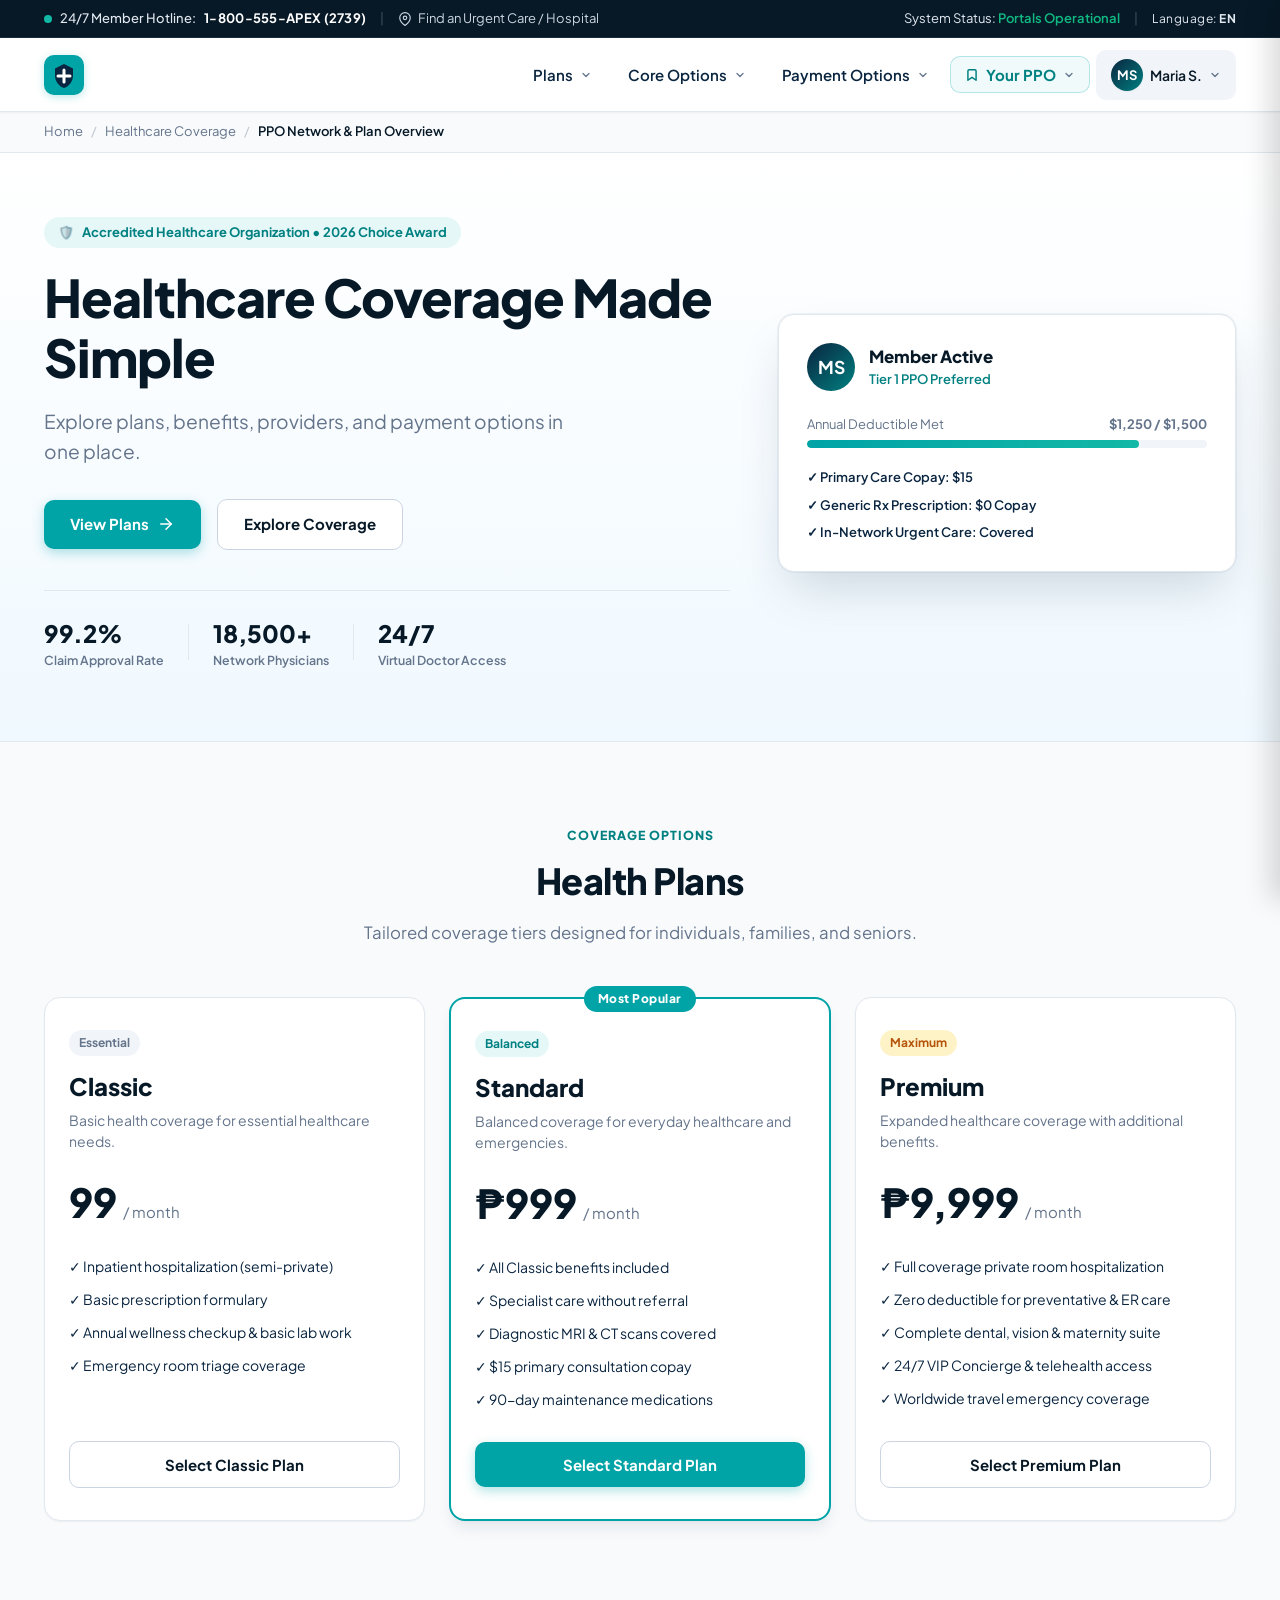
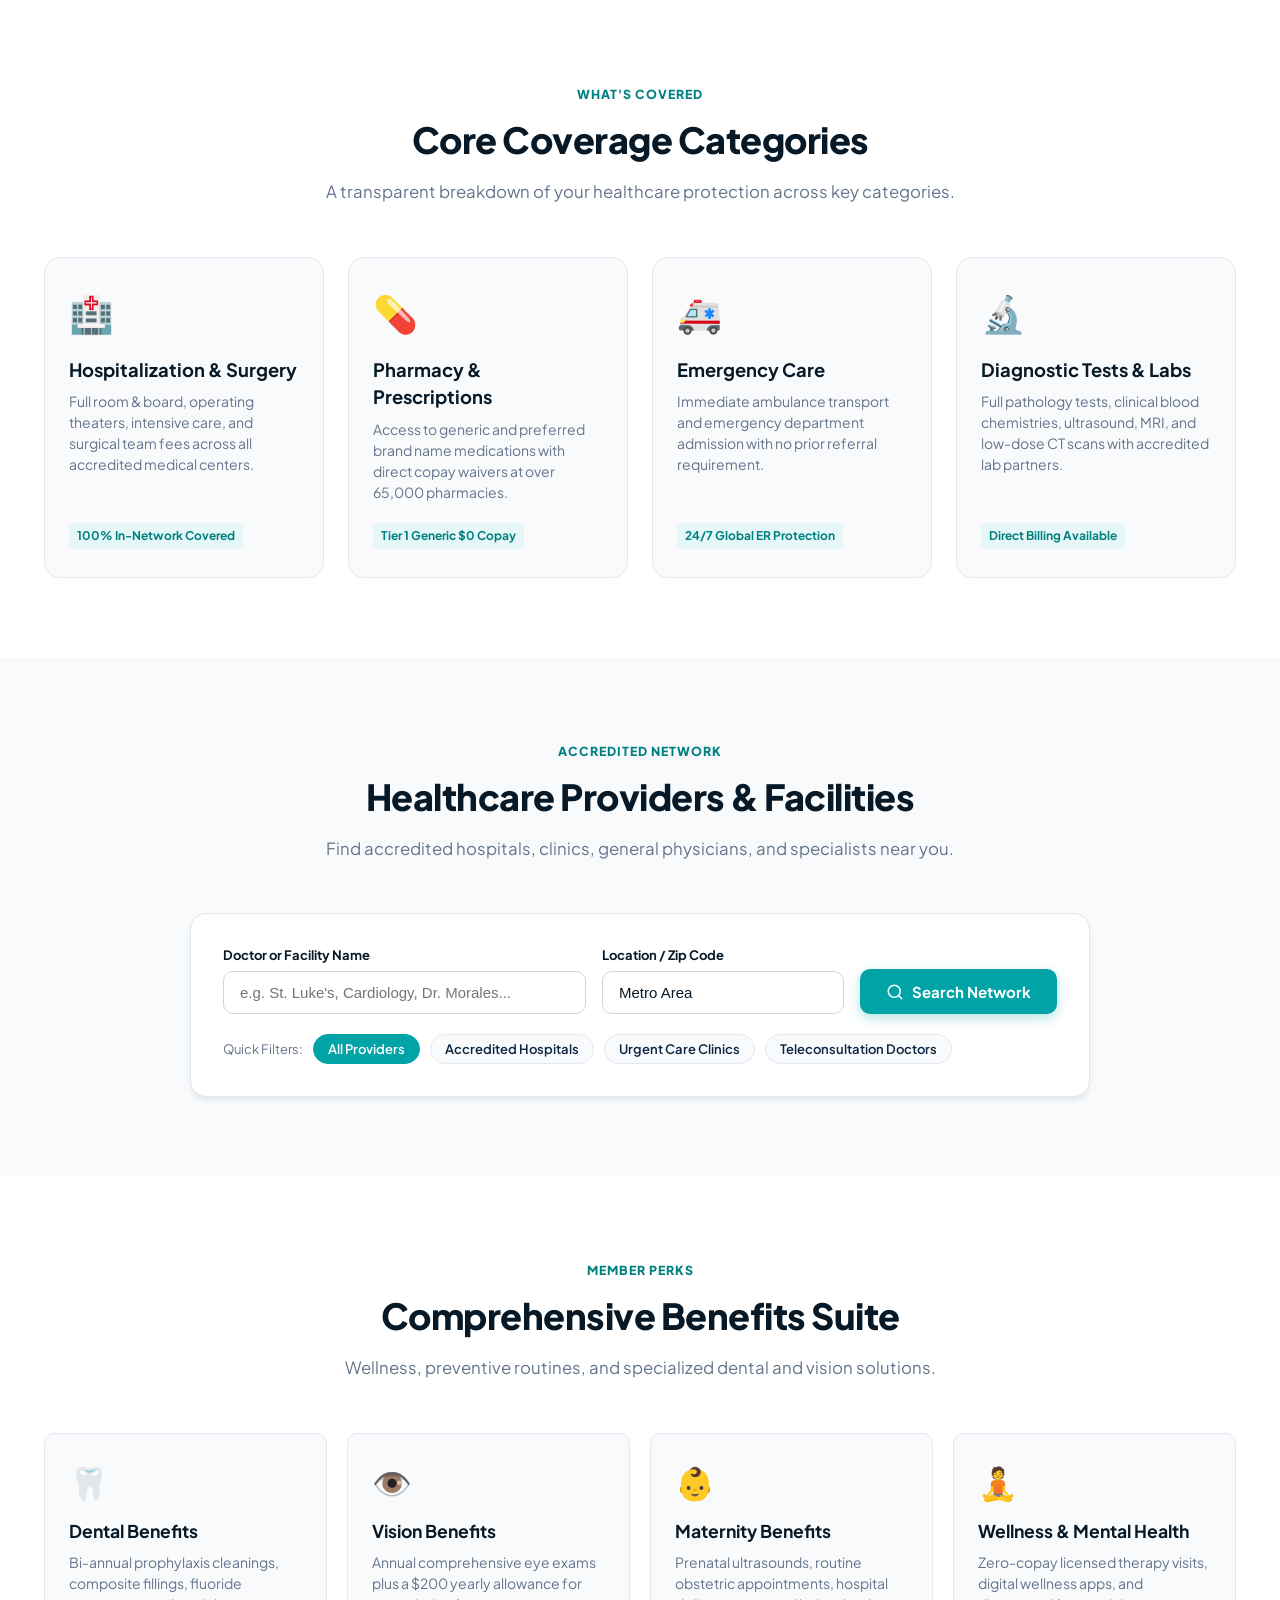
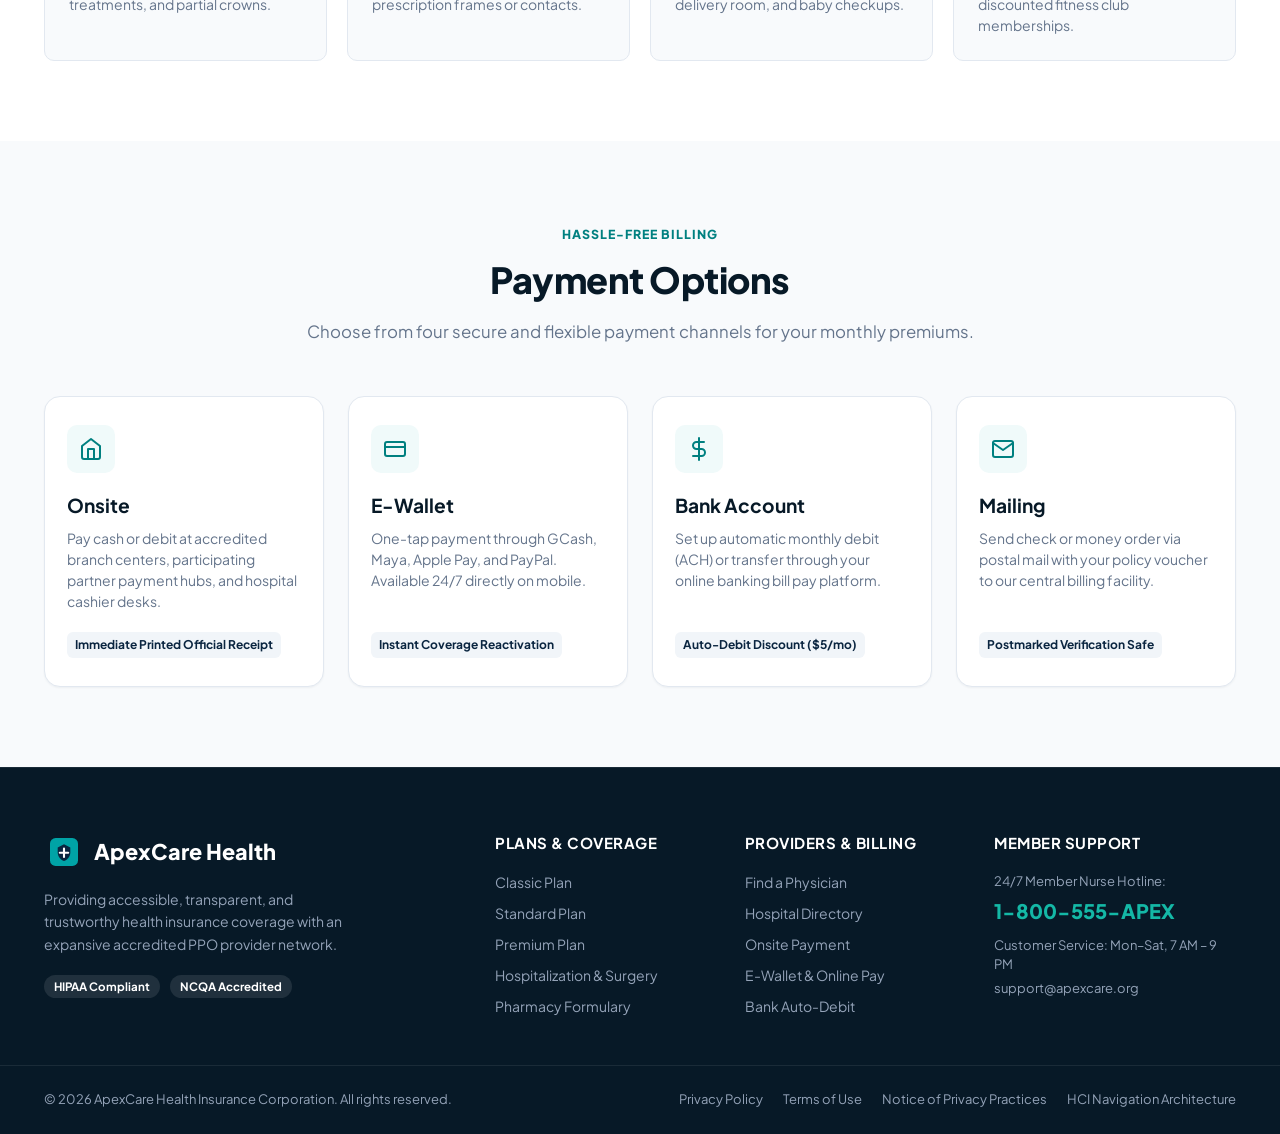
==== commit 1ec68253: "Update index.html" ====
--- a/index.html
+++ b/index.html
@@ -49,8 +49,7 @@
           </svg>
         </div>
         <div class="logo-text">
-          <span class="brand-name">ApexCare</span>
-          <span class="brand-tagline">Health & PPO Network</span>
+
         </div>
       </a>
 
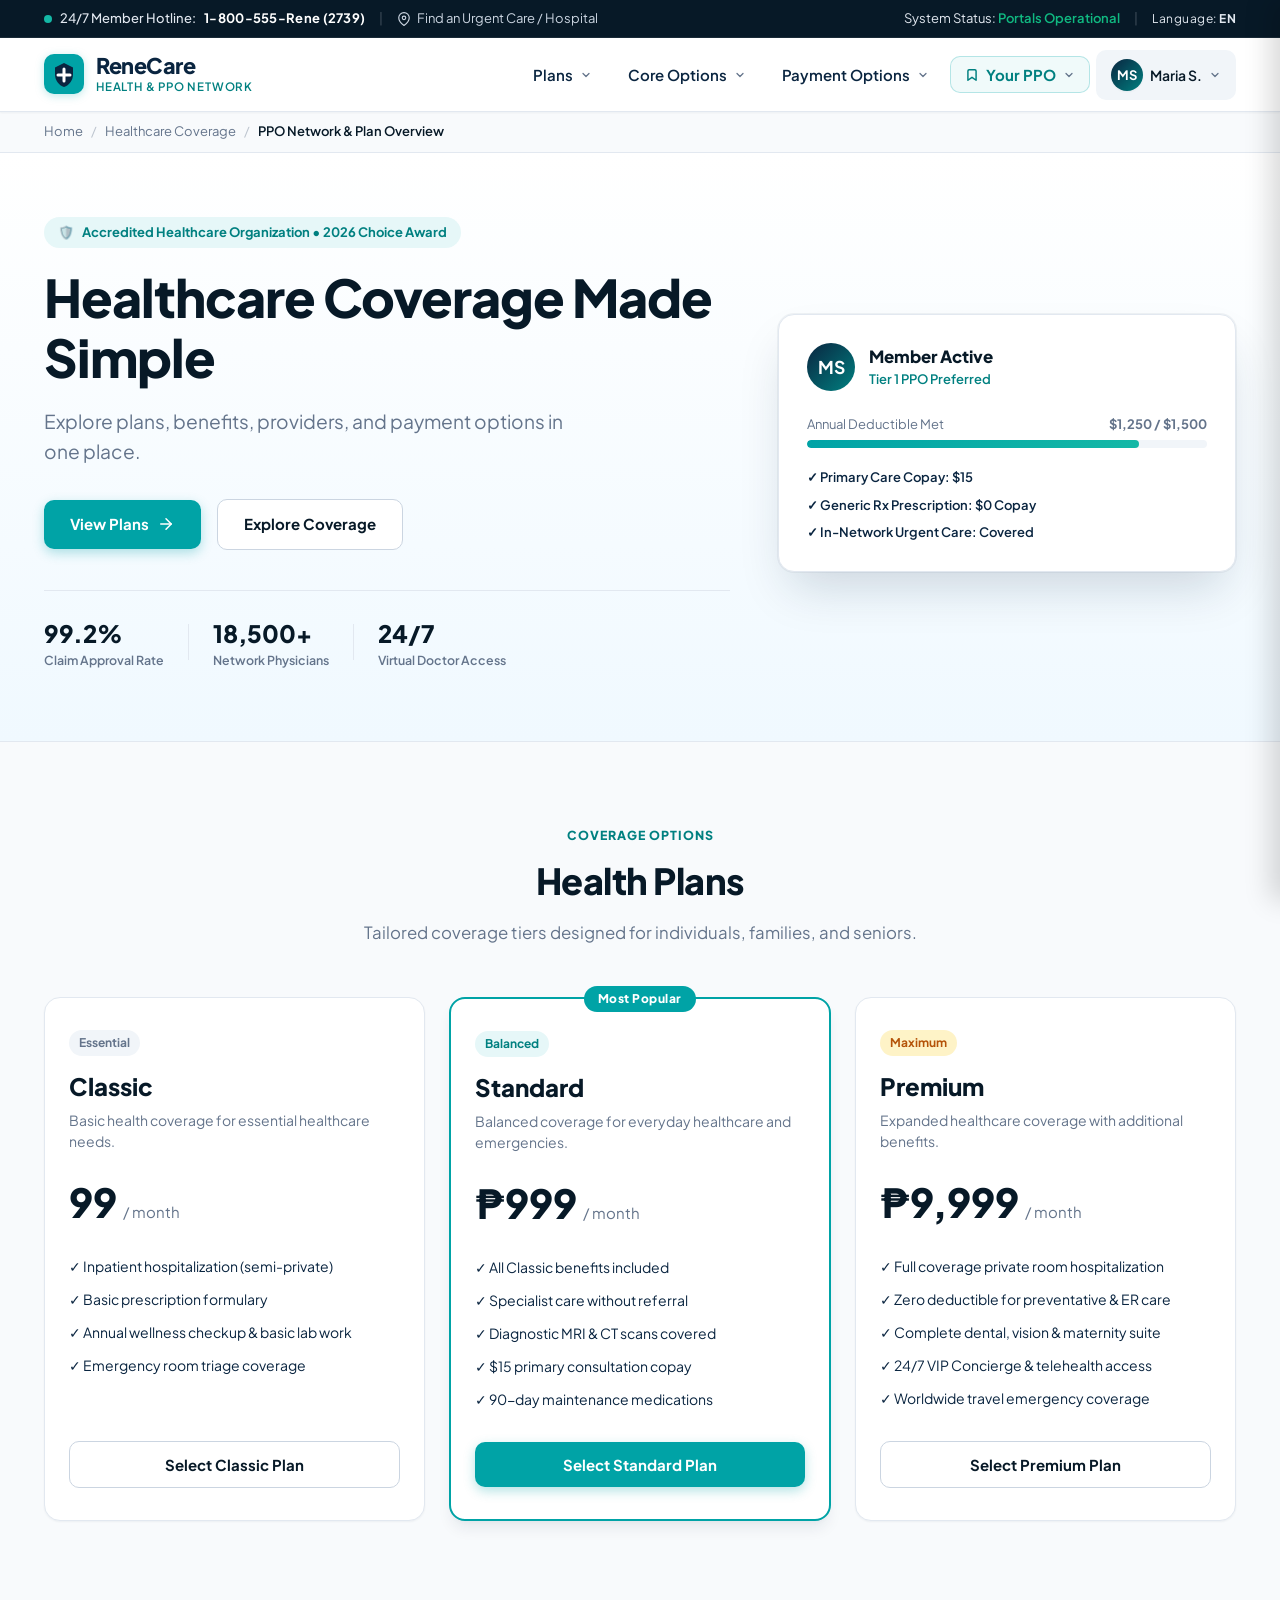
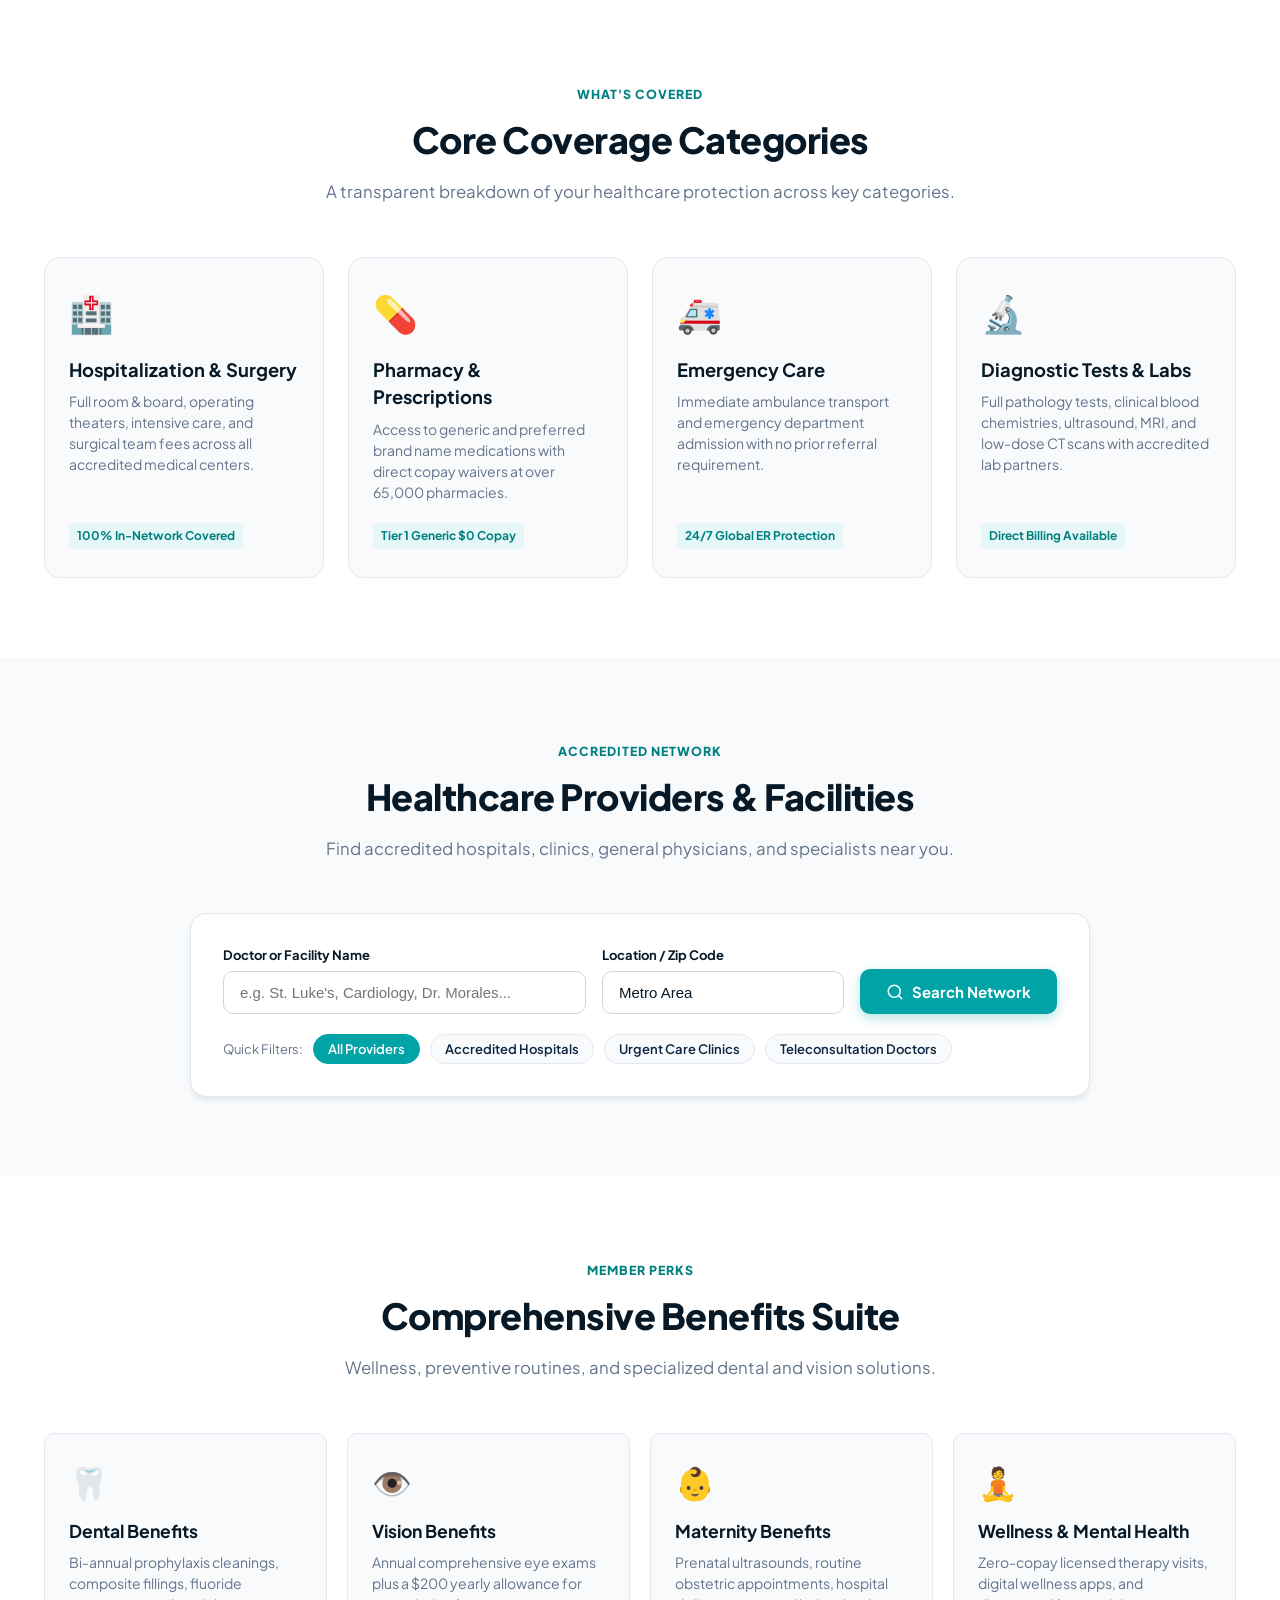
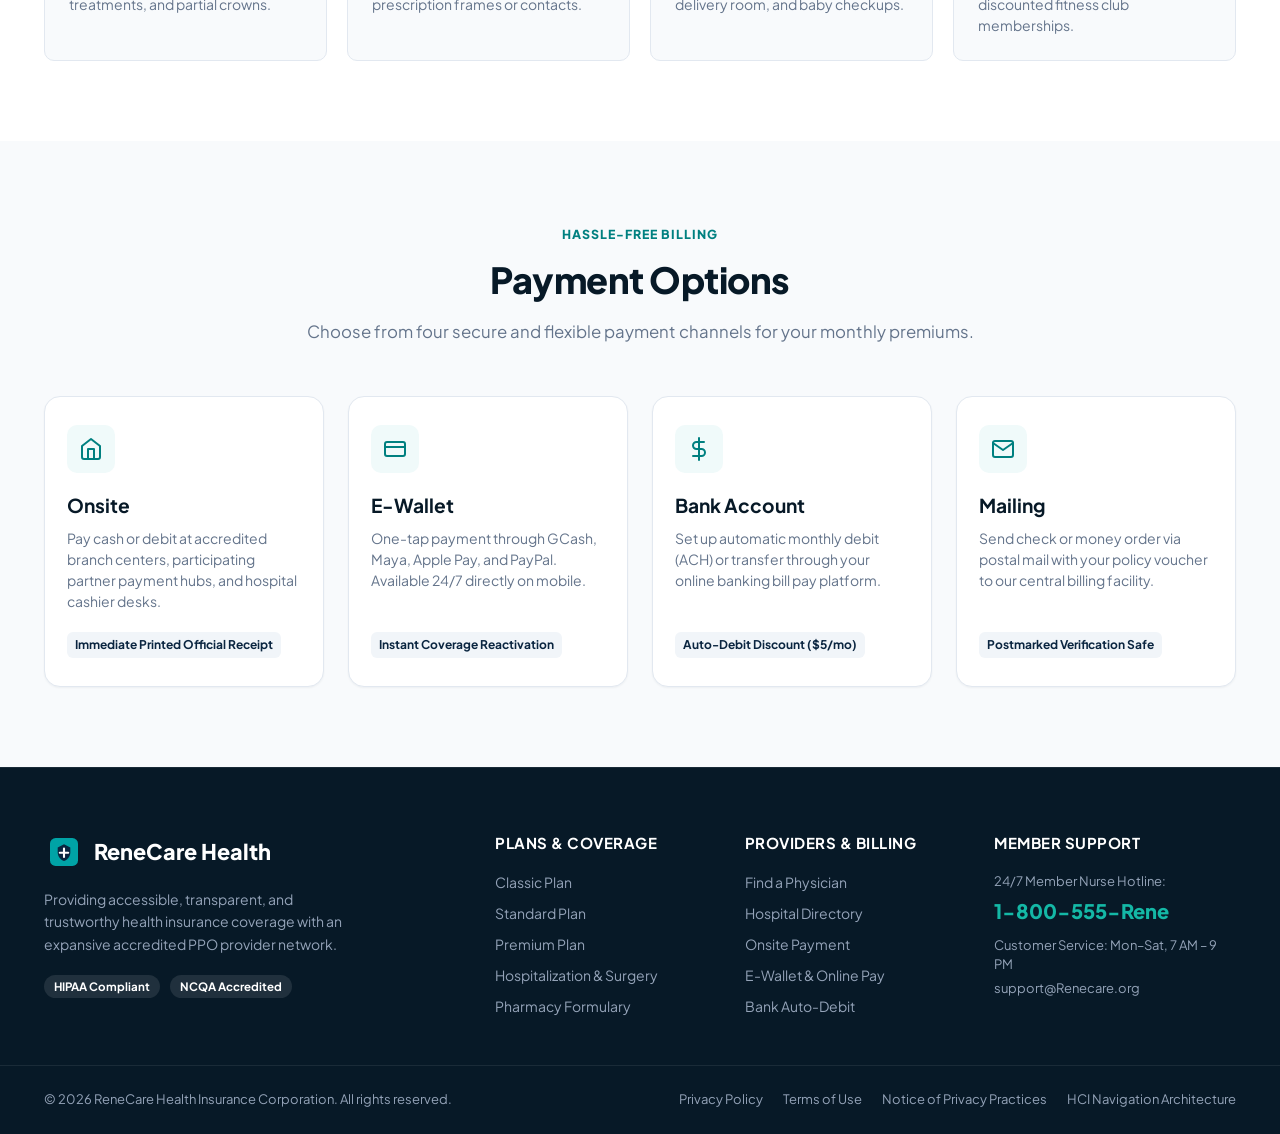
==== commit 108e93f2: "Update index.html" ====
--- a/index.html
+++ b/index.html
@@ -3,8 +3,8 @@
 <head>
   <meta charset="UTF-8" />
   <meta name="viewport" content="width=device-width, initial-scale=1.0" />
-  <meta name="description" content="ApexCare Health Insurance - Professional healthcare coverage with comprehensive PPO network, pharmacy benefits, and flexible payment options." />
-  <title>ApexCare Health Insurance | Comprehensive Healthcare Coverage & PPO Network</title>
+  <meta name="description" content="ReneCare Health Insurance - Professional healthcare coverage with comprehensive PPO network, pharmacy benefits, and flexible payment options." />
+  <title>ReneCare Health Insurance | Comprehensive Healthcare Coverage & PPO Network</title>
   <link rel="preconnect" href="https://fonts.googleapis.com" />
   <link rel="preconnect" href="https://fonts.gstatic.com" crossorigin />
   <link href="https://fonts.googleapis.com/css2?family=Plus+Jakarta+Sans:wght@400;500;600;700;800&display=swap" rel="stylesheet" />
@@ -18,7 +18,7 @@
   <aside class="top-utility-bar" aria-label="Support and Accessibility Shortcuts">
     <div class="container utility-container">
       <div class="utility-left">
-        <span class="emergency-badge"><span class="pulse-dot" aria-hidden="true"></span> 24/7 Member Hotline: <strong>1-800-555-APEX (2739)</strong></span>
+        <span class="emergency-badge"><span class="pulse-dot" aria-hidden="true"></span> 24/7 Member Hotline: <strong>1-800-555-Rene (2739)</strong></span>
         <span class="utility-divider" aria-hidden="true">|</span>
         <a href="#providers-section" class="utility-link">
           <svg width="14" height="14" viewBox="0 0 24 24" fill="none" stroke="currentColor" stroke-width="2" stroke-linecap="round" stroke-linejoin="round" aria-hidden="true"><path d="M21 10c0 7-9 13-9 13s-9-6-9-13a9 9 0 0 1 18 0z"></path><circle cx="12" cy="10" r="3"></circle></svg>
@@ -40,7 +40,7 @@
     <div class="container header-container">
       
       <!-- Brand Logo & Identity -->
-      <a href="index.html" class="brand-logo" aria-label="ApexCare Health Insurance Home">
+      <a href="index.html" class="brand-logo" aria-label="ReneCare Health Insurance Home">
         <div class="logo-mark" aria-hidden="true">
           <svg viewBox="0 0 40 40" fill="none" xmlns="http://www.w3.org/2000/svg" class="logo-svg">
             <rect width="40" height="40" rx="10" fill="#00A3A6"/>
@@ -48,8 +48,9 @@
             <path d="M20 15V27M14 21H26" stroke="#FFFFFF" stroke-width="3" stroke-linecap="round"/>
           </svg>
         </div>
-        <div class="logo-text">
-
+         <div class="logo-text">
+          <span class="brand-name">ReneCare</span>
+          <span class="brand-tagline">Health & PPO Network</span>
         </div>
       </a>
 
@@ -407,7 +408,7 @@
                     </div>
                     <div class="subpanel-callout">
                       <svg width="18" height="18" viewBox="0 0 24 24" fill="none" stroke="#00A3A6" stroke-width="2" stroke-linecap="round" stroke-linejoin="round" aria-hidden="true"><circle cx="12" cy="12" r="10"></circle><line x1="12" y1="16" x2="12" y2="12"></line><line x1="12" y1="8" x2="12.01" y2="8"></line></svg>
-                      <span>Present your ApexCare digital member ID card upon admission.</span>
+                      <span>Present your ReneCare digital member ID card upon admission.</span>
                     </div>
                   </div>
 
@@ -733,7 +734,7 @@
                 <div class="profile-avatar-large" aria-hidden="true">MS</div>
                 <div class="profile-user-details">
                   <div class="profile-full-name">Maria Santos</div>
-                  <div class="profile-email">maria.santos@apexcare.org</div>
+                  <div class="profile-email">maria.santos@Renecare.org</div>
                   <span class="profile-role-badge">Verified Primary Insured</span>
                 </div>
               </div>
@@ -806,7 +807,7 @@
               <path d="M20 15V27M14 21H26" stroke="#FFFFFF" stroke-width="3" stroke-linecap="round"/>
             </svg>
           </div>
-          <span class="mobile-brand-title">ApexCare Health</span>
+          <span class="mobile-brand-title">ReneCare Health</span>
         </div>
         <button type="button" class="mobile-close-btn" id="mobile-close-btn" aria-label="Close navigation menu">
           <svg width="22" height="22" viewBox="0 0 24 24" fill="none" stroke="currentColor" stroke-width="2.5" stroke-linecap="round" stroke-linejoin="round" aria-hidden="true"><line x1="18" y1="6" x2="6" y2="18"></line><line x1="6" y1="6" x2="18" y2="18"></line></svg>
@@ -1009,7 +1010,7 @@
           <span class="emergency-title">Need Immediate Care?</span>
           <a href="tel:18005552739" class="emergency-call-btn">
             <svg width="16" height="16" viewBox="0 0 24 24" fill="none" stroke="currentColor" stroke-width="2" stroke-linecap="round" stroke-linejoin="round"><path d="M22 16.92v3a2 2 0 0 1-2.18 2 19.79 19.79 0 0 1-8.63-3.07 19.5 19.5 0 0 1-6-6 19.79 19.79 0 0 1-3.07-8.67A2 2 0 0 1 4.11 2h3a2 2 0 0 1 2 1.72 12.84 12.84 0 0 0 .7 2.81 2 2 0 0 1-.45 2.11L8.09 9.91a16 16 0 0 0 6 6l1.27-1.27a2 2 0 0 1 2.11-.45 12.84 12.84 0 0 0 2.81.7A2 2 0 0 1 22 16.92z"></path></svg>
-            Call Nurse Line: (800) 555-APEX
+            Call Nurse Line: (800) 555-Rene
           </a>
         </div>
       </div>
@@ -1343,7 +1344,7 @@
               <path d="M20 15V27M14 21H26" stroke="#FFFFFF" stroke-width="3" stroke-linecap="round"/>
             </svg>
           </div>
-          <span class="footer-brand-title">ApexCare Health</span>
+          <span class="footer-brand-title">ReneCare Health</span>
         </div>
         <p class="footer-mission">Providing accessible, transparent, and trustworthy health insurance coverage with an expansive accredited PPO provider network.</p>
         <div class="footer-badges">
@@ -1377,15 +1378,15 @@
       <div class="footer-col">
         <h4 class="footer-heading">Member Support</h4>
         <p class="support-text">24/7 Member Nurse Hotline:</p>
-        <a href="tel:18005552739" class="footer-phone">1-800-555-APEX</a>
+        <a href="tel:18005552739" class="footer-phone">1-800-555-Rene</a>
         <p class="support-hours">Customer Service: Mon–Sat, 7 AM – 9 PM</p>
-        <p class="support-email">support@apexcare.org</p>
+        <p class="support-email">support@Renecare.org</p>
       </div>
     </div>
 
     <div class="footer-bottom">
       <div class="container bottom-container">
-        <p class="copyright">© 2026 ApexCare Health Insurance Corporation. All rights reserved.</p>
+        <p class="copyright">© 2026 ReneCare Health Insurance Corporation. All rights reserved.</p>
         <div class="bottom-links">
           <a href="#">Privacy Policy</a>
           <a href="#">Terms of Use</a>
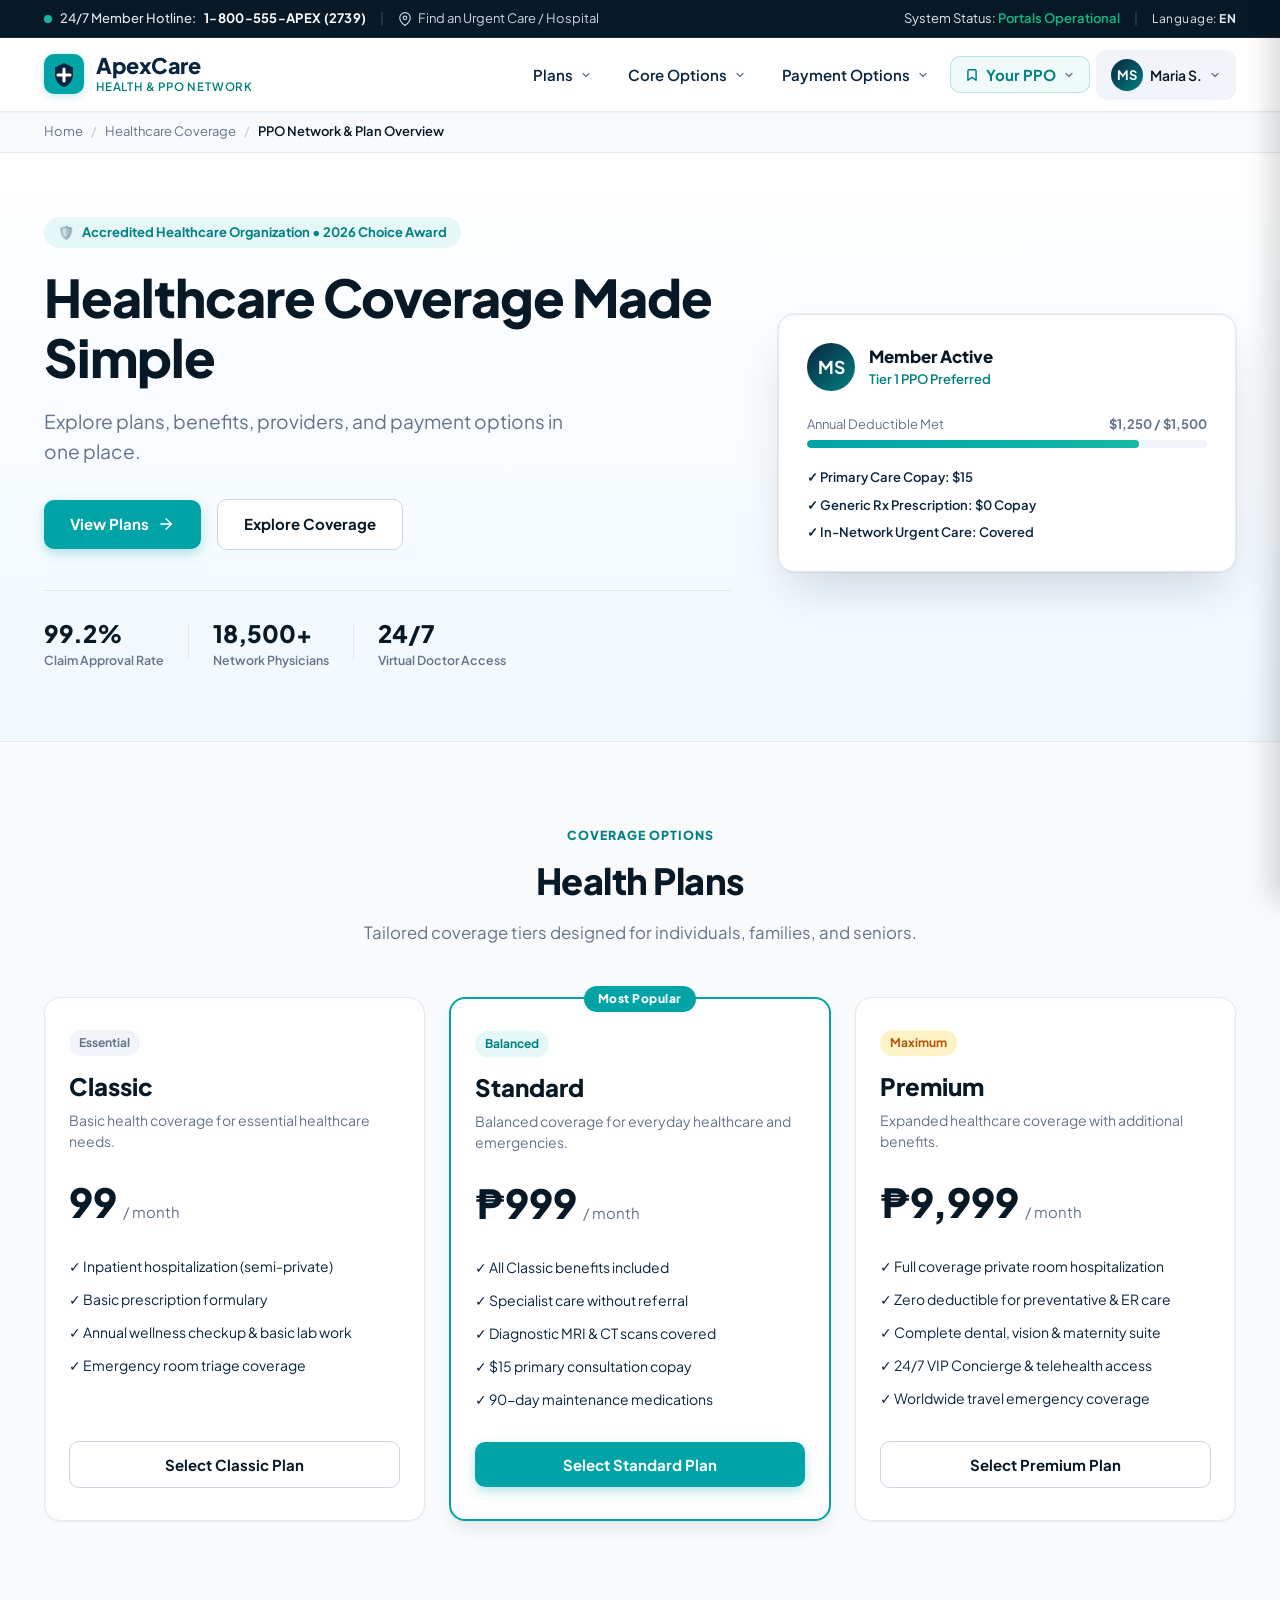
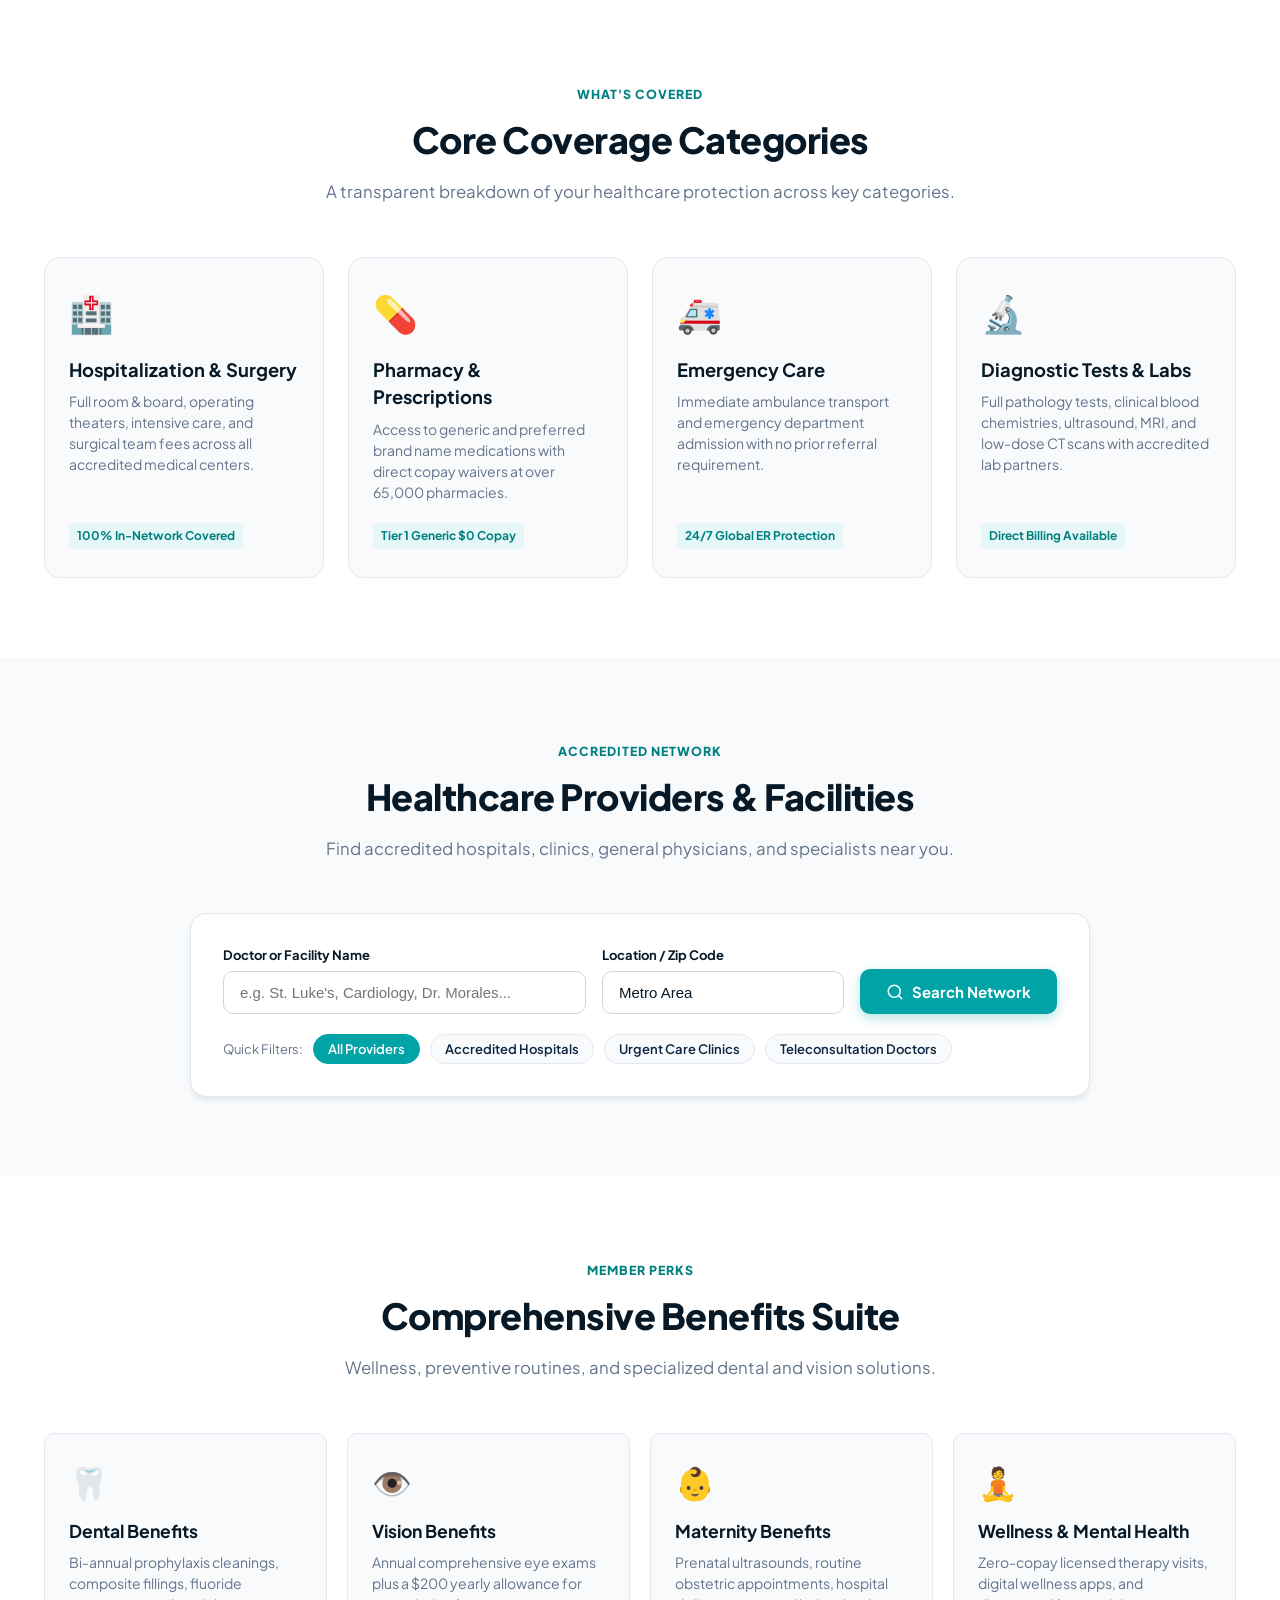
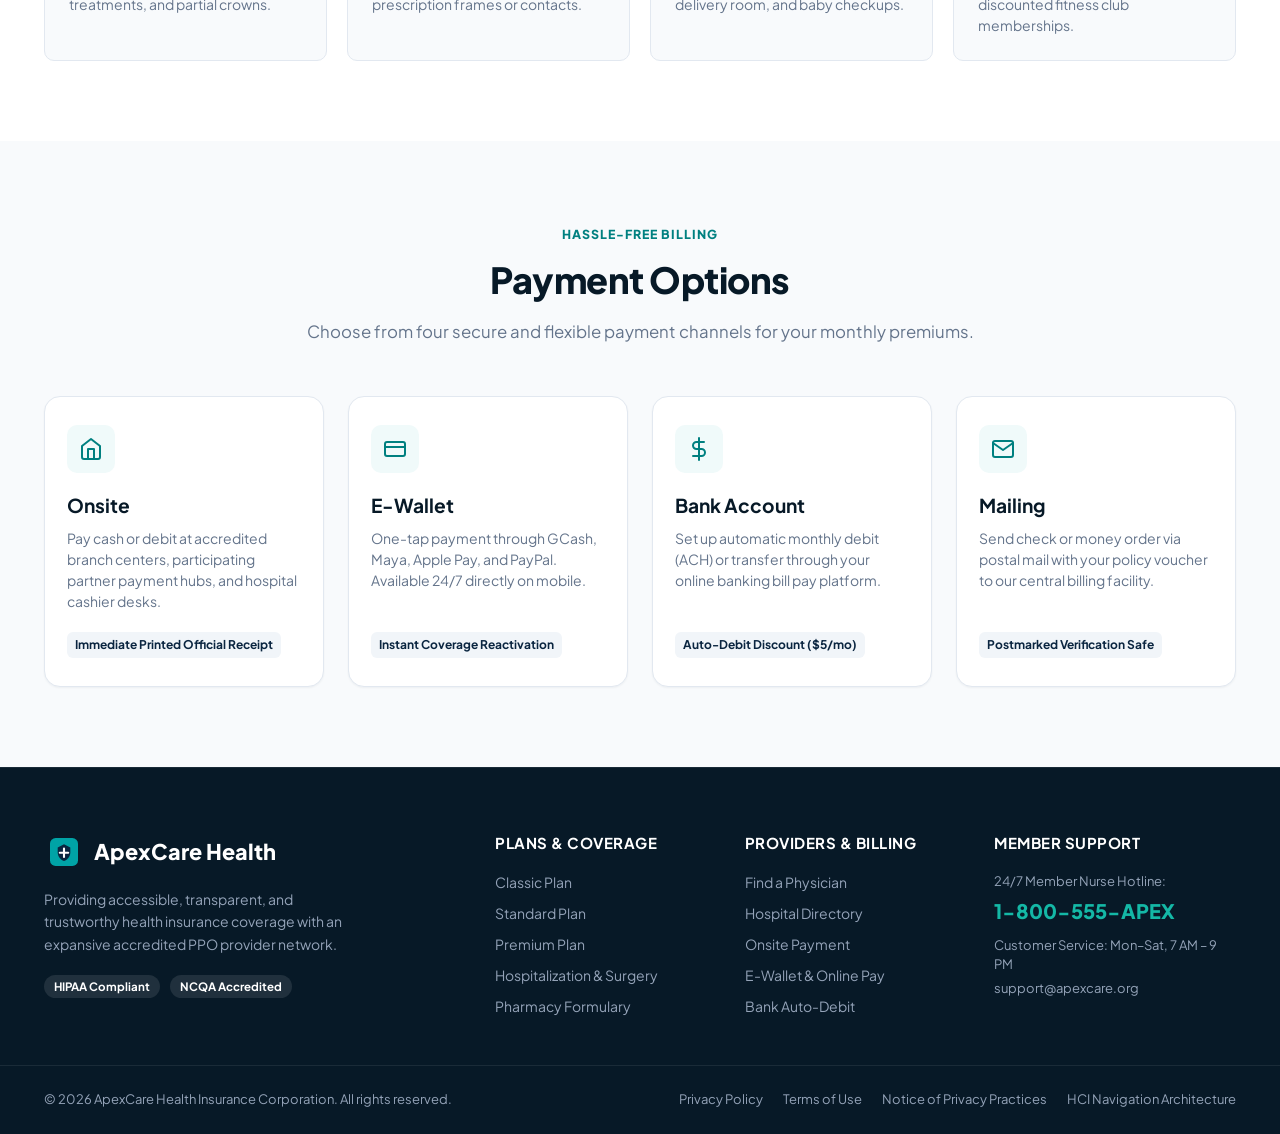
==== commit f6cbefbd: "Update index.html" ====
--- a/index.html
+++ b/index.html
@@ -3,8 +3,8 @@
 <head>
   <meta charset="UTF-8" />
   <meta name="viewport" content="width=device-width, initial-scale=1.0" />
-  <meta name="description" content="ReneCare Health Insurance - Professional healthcare coverage with comprehensive PPO network, pharmacy benefits, and flexible payment options." />
-  <title>ReneCare Health Insurance | Comprehensive Healthcare Coverage & PPO Network</title>
+  <meta name="description" content="ApexCare Health Insurance - Professional healthcare coverage with comprehensive PPO network, pharmacy benefits, and flexible payment options." />
+  <title>ApexCare Health Insurance | Comprehensive Healthcare Coverage & PPO Network</title>
   <link rel="preconnect" href="https://fonts.googleapis.com" />
   <link rel="preconnect" href="https://fonts.gstatic.com" crossorigin />
   <link href="https://fonts.googleapis.com/css2?family=Plus+Jakarta+Sans:wght@400;500;600;700;800&display=swap" rel="stylesheet" />
@@ -18,7 +18,7 @@
   <aside class="top-utility-bar" aria-label="Support and Accessibility Shortcuts">
     <div class="container utility-container">
       <div class="utility-left">
-        <span class="emergency-badge"><span class="pulse-dot" aria-hidden="true"></span> 24/7 Member Hotline: <strong>1-800-555-Rene (2739)</strong></span>
+        <span class="emergency-badge"><span class="pulse-dot" aria-hidden="true"></span> 24/7 Member Hotline: <strong>1-800-555-APEX (2739)</strong></span>
         <span class="utility-divider" aria-hidden="true">|</span>
         <a href="#providers-section" class="utility-link">
           <svg width="14" height="14" viewBox="0 0 24 24" fill="none" stroke="currentColor" stroke-width="2" stroke-linecap="round" stroke-linejoin="round" aria-hidden="true"><path d="M21 10c0 7-9 13-9 13s-9-6-9-13a9 9 0 0 1 18 0z"></path><circle cx="12" cy="10" r="3"></circle></svg>
@@ -40,7 +40,7 @@
     <div class="container header-container">
       
       <!-- Brand Logo & Identity -->
-      <a href="index.html" class="brand-logo" aria-label="ReneCare Health Insurance Home">
+      <a href="index.html" class="brand-logo" aria-label="ApexCare Health Insurance Home">
         <div class="logo-mark" aria-hidden="true">
           <svg viewBox="0 0 40 40" fill="none" xmlns="http://www.w3.org/2000/svg" class="logo-svg">
             <rect width="40" height="40" rx="10" fill="#00A3A6"/>
@@ -48,8 +48,8 @@
             <path d="M20 15V27M14 21H26" stroke="#FFFFFF" stroke-width="3" stroke-linecap="round"/>
           </svg>
         </div>
-         <div class="logo-text">
-          <span class="brand-name">ReneCare</span>
+        <div class="logo-text">
+          <span class="brand-name">ApexCare</span>
           <span class="brand-tagline">Health & PPO Network</span>
         </div>
       </a>
@@ -408,7 +408,7 @@
                     </div>
                     <div class="subpanel-callout">
                       <svg width="18" height="18" viewBox="0 0 24 24" fill="none" stroke="#00A3A6" stroke-width="2" stroke-linecap="round" stroke-linejoin="round" aria-hidden="true"><circle cx="12" cy="12" r="10"></circle><line x1="12" y1="16" x2="12" y2="12"></line><line x1="12" y1="8" x2="12.01" y2="8"></line></svg>
-                      <span>Present your ReneCare digital member ID card upon admission.</span>
+                      <span>Present your ApexCare digital member ID card upon admission.</span>
                     </div>
                   </div>
 
@@ -734,7 +734,7 @@
                 <div class="profile-avatar-large" aria-hidden="true">MS</div>
                 <div class="profile-user-details">
                   <div class="profile-full-name">Maria Santos</div>
-                  <div class="profile-email">maria.santos@Renecare.org</div>
+                  <div class="profile-email">maria.santos@apexcare.org</div>
                   <span class="profile-role-badge">Verified Primary Insured</span>
                 </div>
               </div>
@@ -807,7 +807,7 @@
               <path d="M20 15V27M14 21H26" stroke="#FFFFFF" stroke-width="3" stroke-linecap="round"/>
             </svg>
           </div>
-          <span class="mobile-brand-title">ReneCare Health</span>
+          <span class="mobile-brand-title">ApexCare Health</span>
         </div>
         <button type="button" class="mobile-close-btn" id="mobile-close-btn" aria-label="Close navigation menu">
           <svg width="22" height="22" viewBox="0 0 24 24" fill="none" stroke="currentColor" stroke-width="2.5" stroke-linecap="round" stroke-linejoin="round" aria-hidden="true"><line x1="18" y1="6" x2="6" y2="18"></line><line x1="6" y1="6" x2="18" y2="18"></line></svg>
@@ -1010,7 +1010,7 @@
           <span class="emergency-title">Need Immediate Care?</span>
           <a href="tel:18005552739" class="emergency-call-btn">
             <svg width="16" height="16" viewBox="0 0 24 24" fill="none" stroke="currentColor" stroke-width="2" stroke-linecap="round" stroke-linejoin="round"><path d="M22 16.92v3a2 2 0 0 1-2.18 2 19.79 19.79 0 0 1-8.63-3.07 19.5 19.5 0 0 1-6-6 19.79 19.79 0 0 1-3.07-8.67A2 2 0 0 1 4.11 2h3a2 2 0 0 1 2 1.72 12.84 12.84 0 0 0 .7 2.81 2 2 0 0 1-.45 2.11L8.09 9.91a16 16 0 0 0 6 6l1.27-1.27a2 2 0 0 1 2.11-.45 12.84 12.84 0 0 0 2.81.7A2 2 0 0 1 22 16.92z"></path></svg>
-            Call Nurse Line: (800) 555-Rene
+            Call Nurse Line: (800) 555-APEX
           </a>
         </div>
       </div>
@@ -1344,7 +1344,7 @@
               <path d="M20 15V27M14 21H26" stroke="#FFFFFF" stroke-width="3" stroke-linecap="round"/>
             </svg>
           </div>
-          <span class="footer-brand-title">ReneCare Health</span>
+          <span class="footer-brand-title">ApexCare Health</span>
         </div>
         <p class="footer-mission">Providing accessible, transparent, and trustworthy health insurance coverage with an expansive accredited PPO provider network.</p>
         <div class="footer-badges">
@@ -1378,15 +1378,15 @@
       <div class="footer-col">
         <h4 class="footer-heading">Member Support</h4>
         <p class="support-text">24/7 Member Nurse Hotline:</p>
-        <a href="tel:18005552739" class="footer-phone">1-800-555-Rene</a>
+        <a href="tel:18005552739" class="footer-phone">1-800-555-APEX</a>
         <p class="support-hours">Customer Service: Mon–Sat, 7 AM – 9 PM</p>
-        <p class="support-email">support@Renecare.org</p>
+        <p class="support-email">support@apexcare.org</p>
       </div>
     </div>
 
     <div class="footer-bottom">
       <div class="container bottom-container">
-        <p class="copyright">© 2026 ReneCare Health Insurance Corporation. All rights reserved.</p>
+        <p class="copyright">© 2026 ApexCare Health Insurance Corporation. All rights reserved.</p>
         <div class="bottom-links">
           <a href="#">Privacy Policy</a>
           <a href="#">Terms of Use</a>
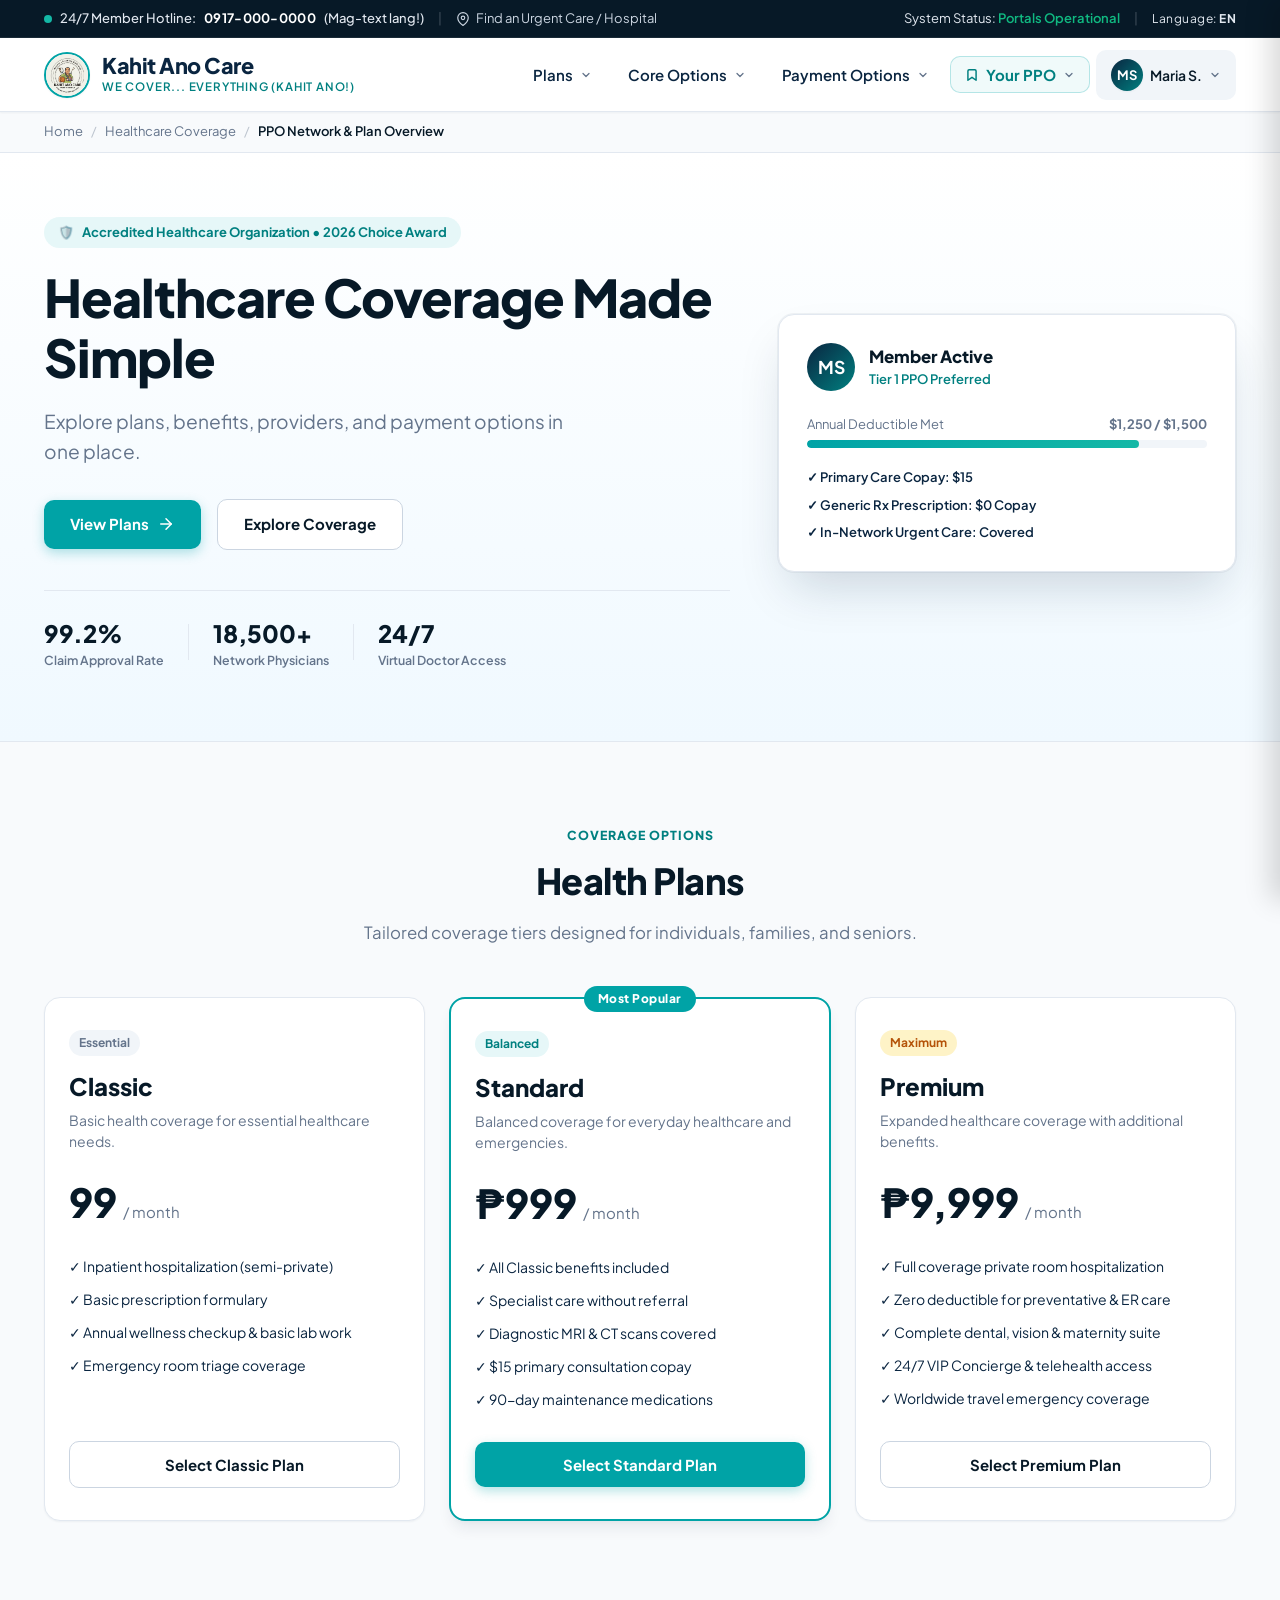
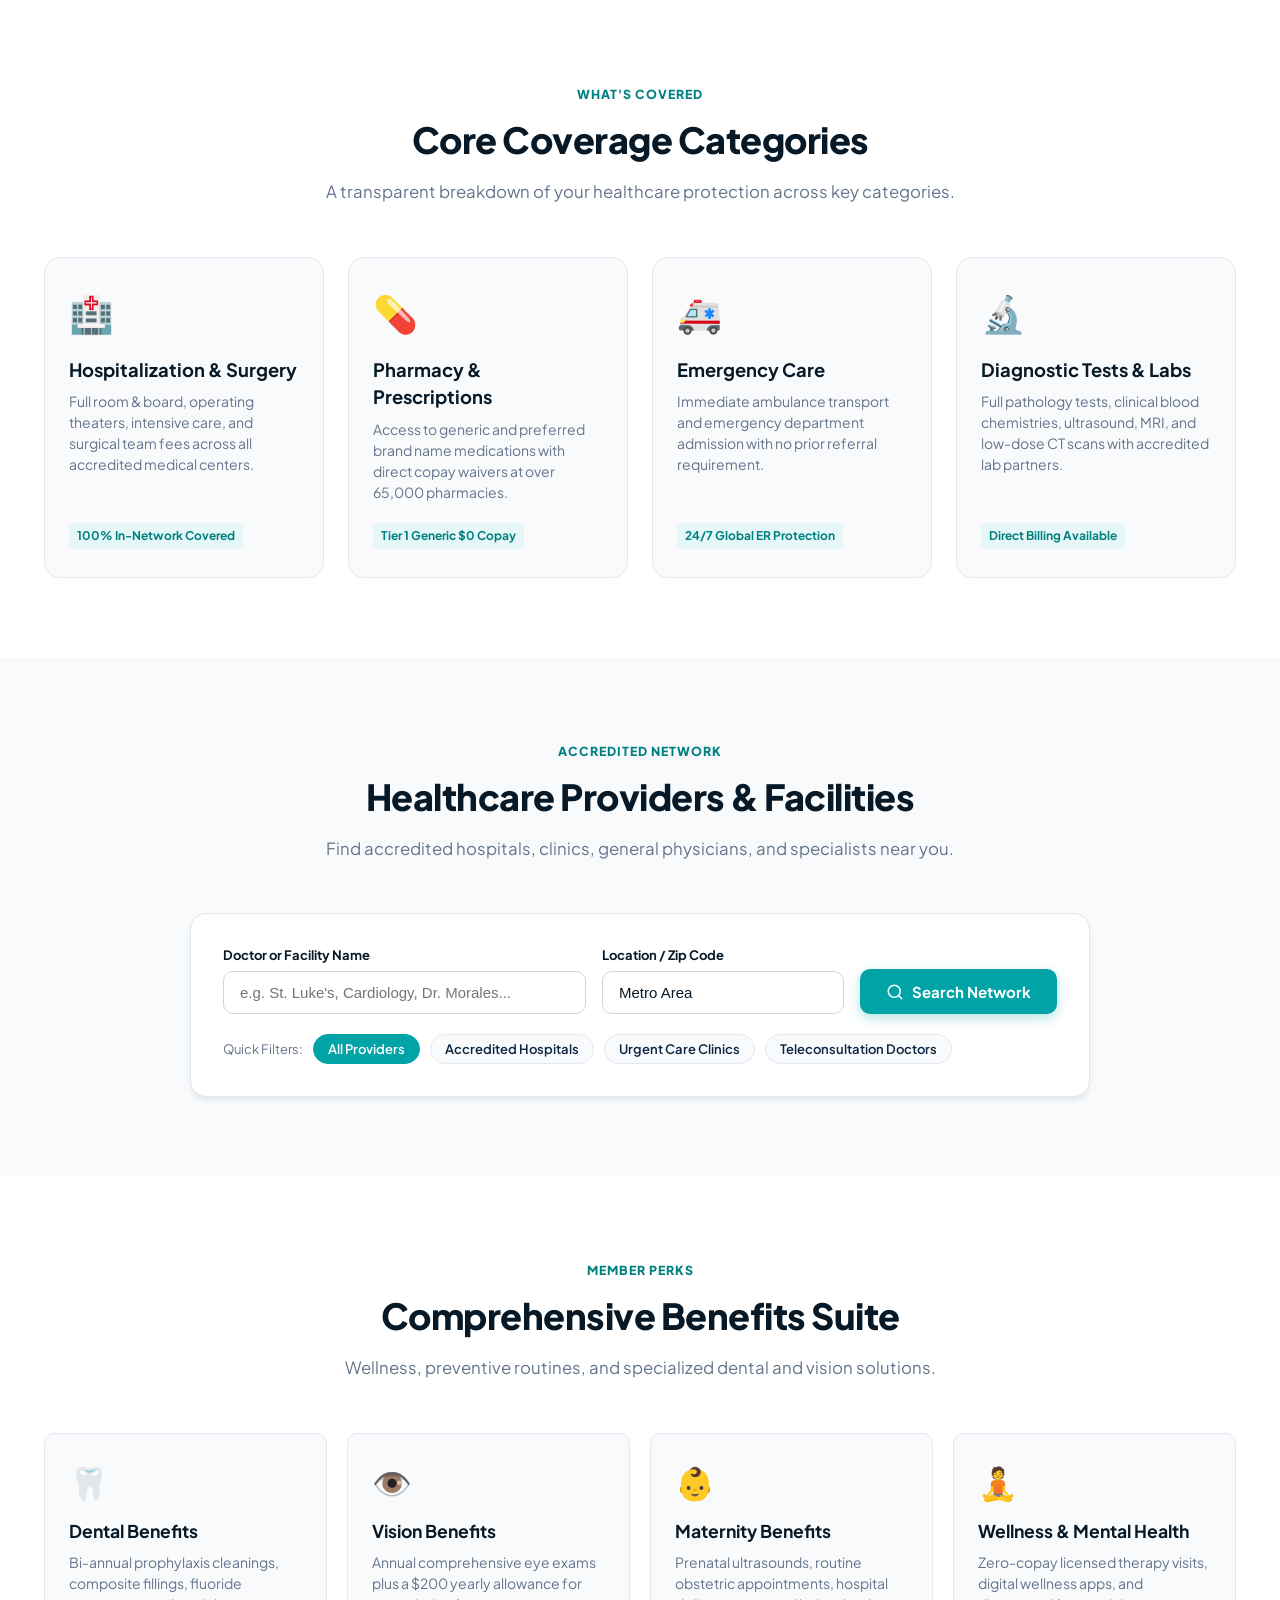
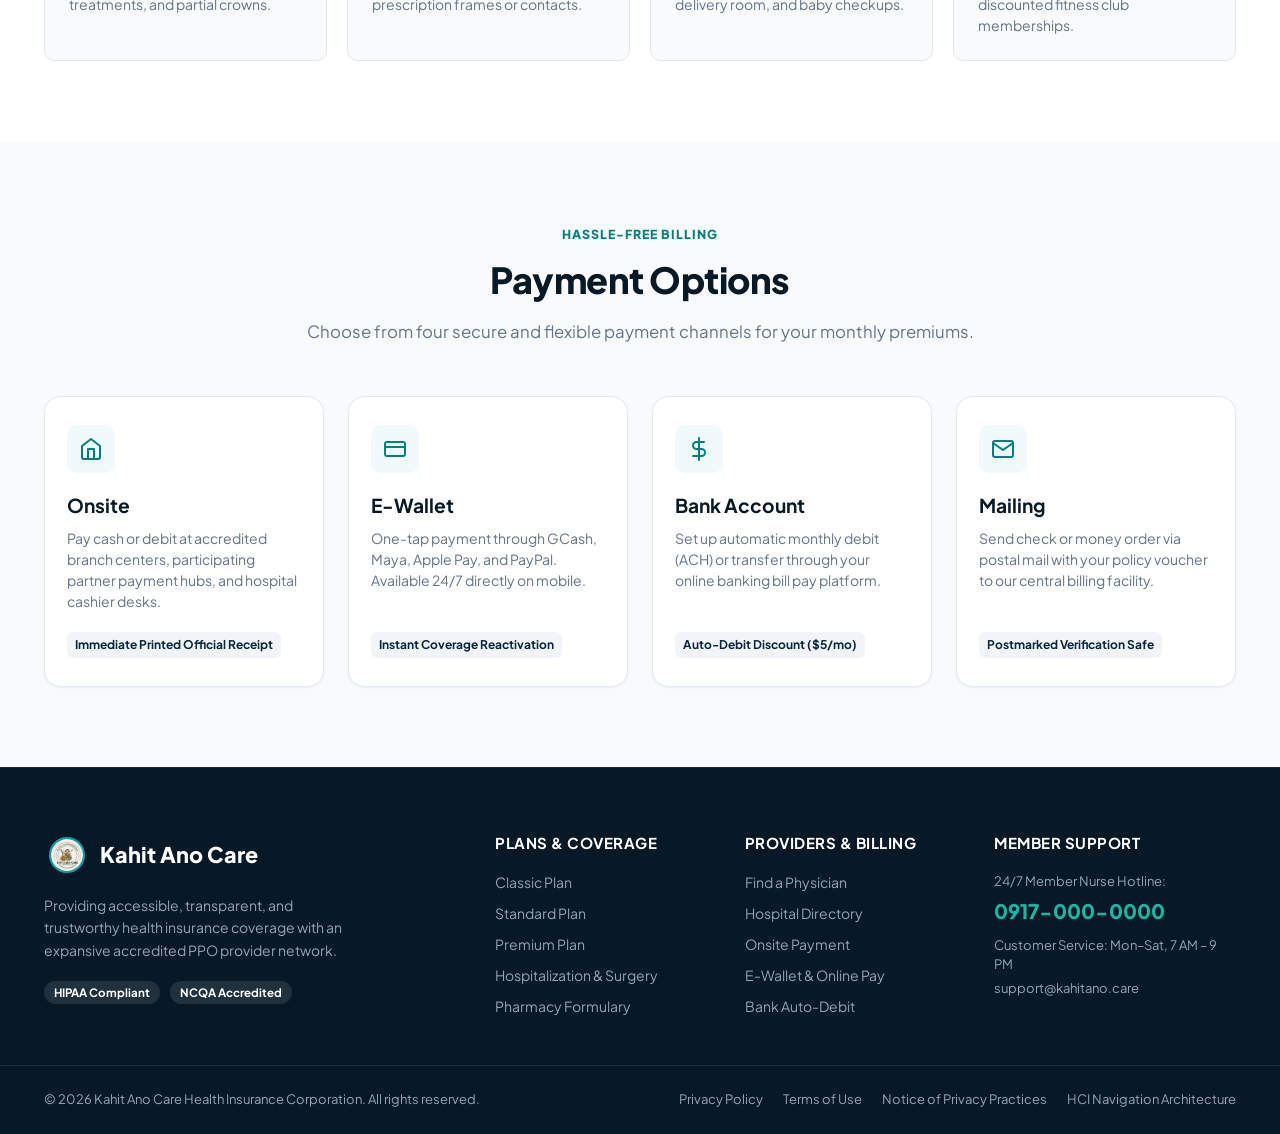
==== commit 2d09c096: "Update branding to Kahit Ano Care with custom logo and tagline" ====
--- a/index.html
+++ b/index.html
@@ -3,8 +3,8 @@
 <head>
   <meta charset="UTF-8" />
   <meta name="viewport" content="width=device-width, initial-scale=1.0" />
-  <meta name="description" content="ApexCare Health Insurance - Professional healthcare coverage with comprehensive PPO network, pharmacy benefits, and flexible payment options." />
-  <title>ApexCare Health Insurance | Comprehensive Healthcare Coverage & PPO Network</title>
+  <meta name="description" content="Kahit Ano Care Health Insurance - Professional healthcare coverage with comprehensive PPO network, pharmacy benefits, and flexible payment options." />
+  <title>Kahit Ano Care Health Insurance | Comprehensive Healthcare Coverage & PPO Network</title>
   <link rel="preconnect" href="https://fonts.googleapis.com" />
   <link rel="preconnect" href="https://fonts.gstatic.com" crossorigin />
   <link href="https://fonts.googleapis.com/css2?family=Plus+Jakarta+Sans:wght@400;500;600;700;800&display=swap" rel="stylesheet" />
@@ -18,7 +18,7 @@
   <aside class="top-utility-bar" aria-label="Support and Accessibility Shortcuts">
     <div class="container utility-container">
       <div class="utility-left">
-        <span class="emergency-badge"><span class="pulse-dot" aria-hidden="true"></span> 24/7 Member Hotline: <strong>1-800-555-APEX (2739)</strong></span>
+        <span class="emergency-badge"><span class="pulse-dot" aria-hidden="true"></span> 24/7 Member Hotline: <strong>0917-000-0000</strong> (Mag-text lang!)</strong></span>
         <span class="utility-divider" aria-hidden="true">|</span>
         <a href="#providers-section" class="utility-link">
           <svg width="14" height="14" viewBox="0 0 24 24" fill="none" stroke="currentColor" stroke-width="2" stroke-linecap="round" stroke-linejoin="round" aria-hidden="true"><path d="M21 10c0 7-9 13-9 13s-9-6-9-13a9 9 0 0 1 18 0z"></path><circle cx="12" cy="10" r="3"></circle></svg>
@@ -40,17 +40,11 @@
     <div class="container header-container">
       
       <!-- Brand Logo & Identity -->
-      <a href="index.html" class="brand-logo" aria-label="ApexCare Health Insurance Home">
-        <div class="logo-mark" aria-hidden="true">
-          <svg viewBox="0 0 40 40" fill="none" xmlns="http://www.w3.org/2000/svg" class="logo-svg">
-            <rect width="40" height="40" rx="10" fill="#00A3A6"/>
-            <path d="M20 9L29 13.5V20.5C29 26.2 25.2 31.4 20 33C14.8 31.4 11 26.2 11 20.5V13.5L20 9Z" fill="#0A2540"/>
-            <path d="M20 15V27M14 21H26" stroke="#FFFFFF" stroke-width="3" stroke-linecap="round"/>
-          </svg>
-        </div>
+      <a href="index.html" class="brand-logo" aria-label="Kahit Ano Care Health Insurance Home">
+        <div class="logo-mark" aria-hidden="true"><img src="logo.png" alt="Kahit Ano Care Logo" class="brand-logo-img" /></div>
         <div class="logo-text">
-          <span class="brand-name">ApexCare</span>
-          <span class="brand-tagline">Health & PPO Network</span>
+          <span class="brand-name">Kahit Ano Care</span>
+          <span class="brand-tagline">We Cover... Everything (Kahit Ano!)</span>
         </div>
       </a>
 
@@ -408,7 +402,7 @@
                     </div>
                     <div class="subpanel-callout">
                       <svg width="18" height="18" viewBox="0 0 24 24" fill="none" stroke="#00A3A6" stroke-width="2" stroke-linecap="round" stroke-linejoin="round" aria-hidden="true"><circle cx="12" cy="12" r="10"></circle><line x1="12" y1="16" x2="12" y2="12"></line><line x1="12" y1="8" x2="12.01" y2="8"></line></svg>
-                      <span>Present your ApexCare digital member ID card upon admission.</span>
+                      <span>Present your Kahit Ano Care digital member ID card upon admission.</span>
                     </div>
                   </div>
 
@@ -632,7 +626,7 @@
                   <span class="ppo-tier-tag">Standard PPO Plan</span>
                   <span class="ppo-status-indicator"><span class="green-dot" aria-hidden="true"></span> Active</span>
                 </div>
-                <div class="ppo-id-num">Policy #APX-948201-P</div>
+                <div class="ppo-id-num">Policy #KAC-948201-P</div>
                 <div class="ppo-meta-row">
                   <span>Network: Tier 1 Metro PPO</span>
                   <span>Copay: $15 / visit</span>
@@ -734,7 +728,7 @@
                 <div class="profile-avatar-large" aria-hidden="true">MS</div>
                 <div class="profile-user-details">
                   <div class="profile-full-name">Maria Santos</div>
-                  <div class="profile-email">maria.santos@apexcare.org</div>
+                  <div class="profile-email">maria.santos@kahitano.care</div>
                   <span class="profile-role-badge">Verified Primary Insured</span>
                 </div>
               </div>
@@ -800,14 +794,8 @@
       <!-- Drawer Header -->
       <div class="mobile-drawer-header">
         <div class="mobile-brand">
-          <div class="logo-mark small" aria-hidden="true">
-            <svg viewBox="0 0 40 40" fill="none" width="28" height="28">
-              <rect width="40" height="40" rx="8" fill="#00A3A6"/>
-              <path d="M20 9L29 13.5V20.5C29 26.2 25.2 31.4 20 33C14.8 31.4 11 26.2 11 20.5V13.5L20 9Z" fill="#0A2540"/>
-              <path d="M20 15V27M14 21H26" stroke="#FFFFFF" stroke-width="3" stroke-linecap="round"/>
-            </svg>
-          </div>
-          <span class="mobile-brand-title">ApexCare Health</span>
+          <div class="logo-mark small" aria-hidden="true"><img src="logo.png" alt="Kahit Ano Care Logo" class="brand-logo-img-small" /></div>
+          <span class="mobile-brand-title">Kahit Ano Care</span>
         </div>
         <button type="button" class="mobile-close-btn" id="mobile-close-btn" aria-label="Close navigation menu">
           <svg width="22" height="22" viewBox="0 0 24 24" fill="none" stroke="currentColor" stroke-width="2.5" stroke-linecap="round" stroke-linejoin="round" aria-hidden="true"><line x1="18" y1="6" x2="6" y2="18"></line><line x1="6" y1="6" x2="18" y2="18"></line></svg>
@@ -819,7 +807,7 @@
         <div class="quickcard-avatar" aria-hidden="true">MS</div>
         <div class="quickcard-info">
           <div class="quickcard-name">Maria Santos</div>
-          <div class="quickcard-plan">Standard PPO • #APX-948201</div>
+          <div class="quickcard-plan">Standard PPO • #KAC-948201</div>
         </div>
       </div>
 
@@ -1008,9 +996,9 @@
       <div class="mobile-drawer-footer">
         <div class="emergency-help-box">
           <span class="emergency-title">Need Immediate Care?</span>
-          <a href="tel:18005552739" class="emergency-call-btn">
+          <a href="tel:09170000000" class="emergency-call-btn">
             <svg width="16" height="16" viewBox="0 0 24 24" fill="none" stroke="currentColor" stroke-width="2" stroke-linecap="round" stroke-linejoin="round"><path d="M22 16.92v3a2 2 0 0 1-2.18 2 19.79 19.79 0 0 1-8.63-3.07 19.5 19.5 0 0 1-6-6 19.79 19.79 0 0 1-3.07-8.67A2 2 0 0 1 4.11 2h3a2 2 0 0 1 2 1.72 12.84 12.84 0 0 0 .7 2.81 2 2 0 0 1-.45 2.11L8.09 9.91a16 16 0 0 0 6 6l1.27-1.27a2 2 0 0 1 2.11-.45 12.84 12.84 0 0 0 2.81.7A2 2 0 0 1 22 16.92z"></path></svg>
-            Call Nurse Line: (800) 555-APEX
+            Mag-text lang: 0917-000-0000
           </a>
         </div>
       </div>
@@ -1337,14 +1325,8 @@
     <div class="container footer-container">
       <div class="footer-col brand-col">
         <div class="footer-logo">
-          <div class="logo-mark small" aria-hidden="true">
-            <svg viewBox="0 0 40 40" fill="none" width="28" height="28">
-              <rect width="40" height="40" rx="8" fill="#00A3A6"/>
-              <path d="M20 9L29 13.5V20.5C29 26.2 25.2 31.4 20 33C14.8 31.4 11 26.2 11 20.5V13.5L20 9Z" fill="#0A2540"/>
-              <path d="M20 15V27M14 21H26" stroke="#FFFFFF" stroke-width="3" stroke-linecap="round"/>
-            </svg>
-          </div>
-          <span class="footer-brand-title">ApexCare Health</span>
+          <div class="logo-mark small" aria-hidden="true"><img src="logo.png" alt="Kahit Ano Care Logo" class="brand-logo-img-small" /></div>
+          <span class="footer-brand-title">Kahit Ano Care</span>
         </div>
         <p class="footer-mission">Providing accessible, transparent, and trustworthy health insurance coverage with an expansive accredited PPO provider network.</p>
         <div class="footer-badges">
@@ -1378,15 +1360,15 @@
       <div class="footer-col">
         <h4 class="footer-heading">Member Support</h4>
         <p class="support-text">24/7 Member Nurse Hotline:</p>
-        <a href="tel:18005552739" class="footer-phone">1-800-555-APEX</a>
+        <a href="tel:09170000000" class="footer-phone">0917-000-0000</a>
         <p class="support-hours">Customer Service: Mon–Sat, 7 AM – 9 PM</p>
-        <p class="support-email">support@apexcare.org</p>
+        <p class="support-email">support@kahitano.care</p>
       </div>
     </div>
 
     <div class="footer-bottom">
       <div class="container bottom-container">
-        <p class="copyright">© 2026 ApexCare Health Insurance Corporation. All rights reserved.</p>
+        <p class="copyright">© 2026 Kahit Ano Care Health Insurance Corporation. All rights reserved.</p>
         <div class="bottom-links">
           <a href="#">Privacy Policy</a>
           <a href="#">Terms of Use</a>
--- a/style.css
+++ b/style.css
@@ -257,12 +257,31 @@
 }
 
 .logo-mark {
-  width: 40px;
-  height: 40px;
+  width: 46px;
+  height: 46px;
   flex-shrink: 0;
   display: flex;
   align-items: center;
   justify-content: center;
+}
+
+.brand-logo-img {
+  width: 46px;
+  height: 46px;
+  border-radius: var(--radius-full);
+  object-fit: cover;
+  border: 2px solid var(--teal-500);
+  box-shadow: var(--shadow-sm);
+  background-color: #FFFFFF;
+}
+
+.brand-logo-img-small {
+  width: 36px;
+  height: 36px;
+  border-radius: var(--radius-full);
+  object-fit: cover;
+  border: 2px solid var(--teal-500);
+  background-color: #FFFFFF;
 }
 
 .logo-svg {
